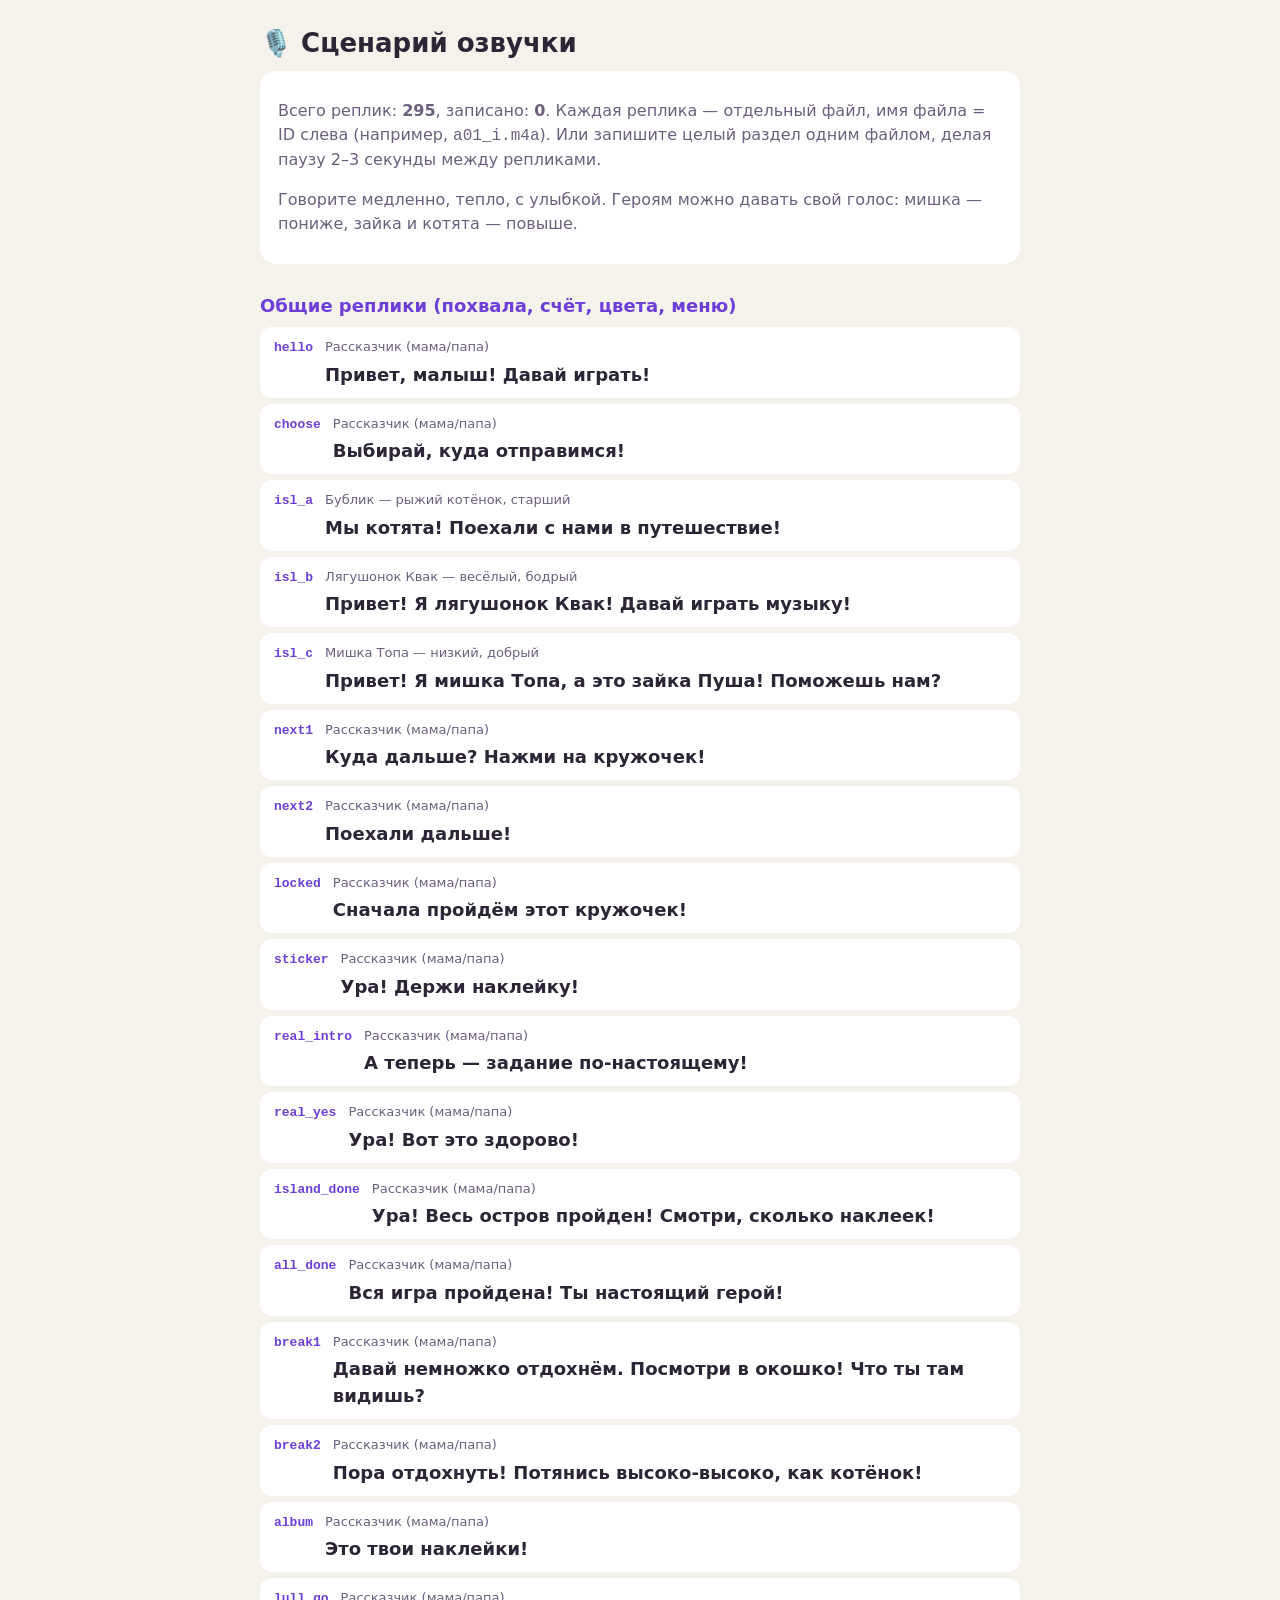
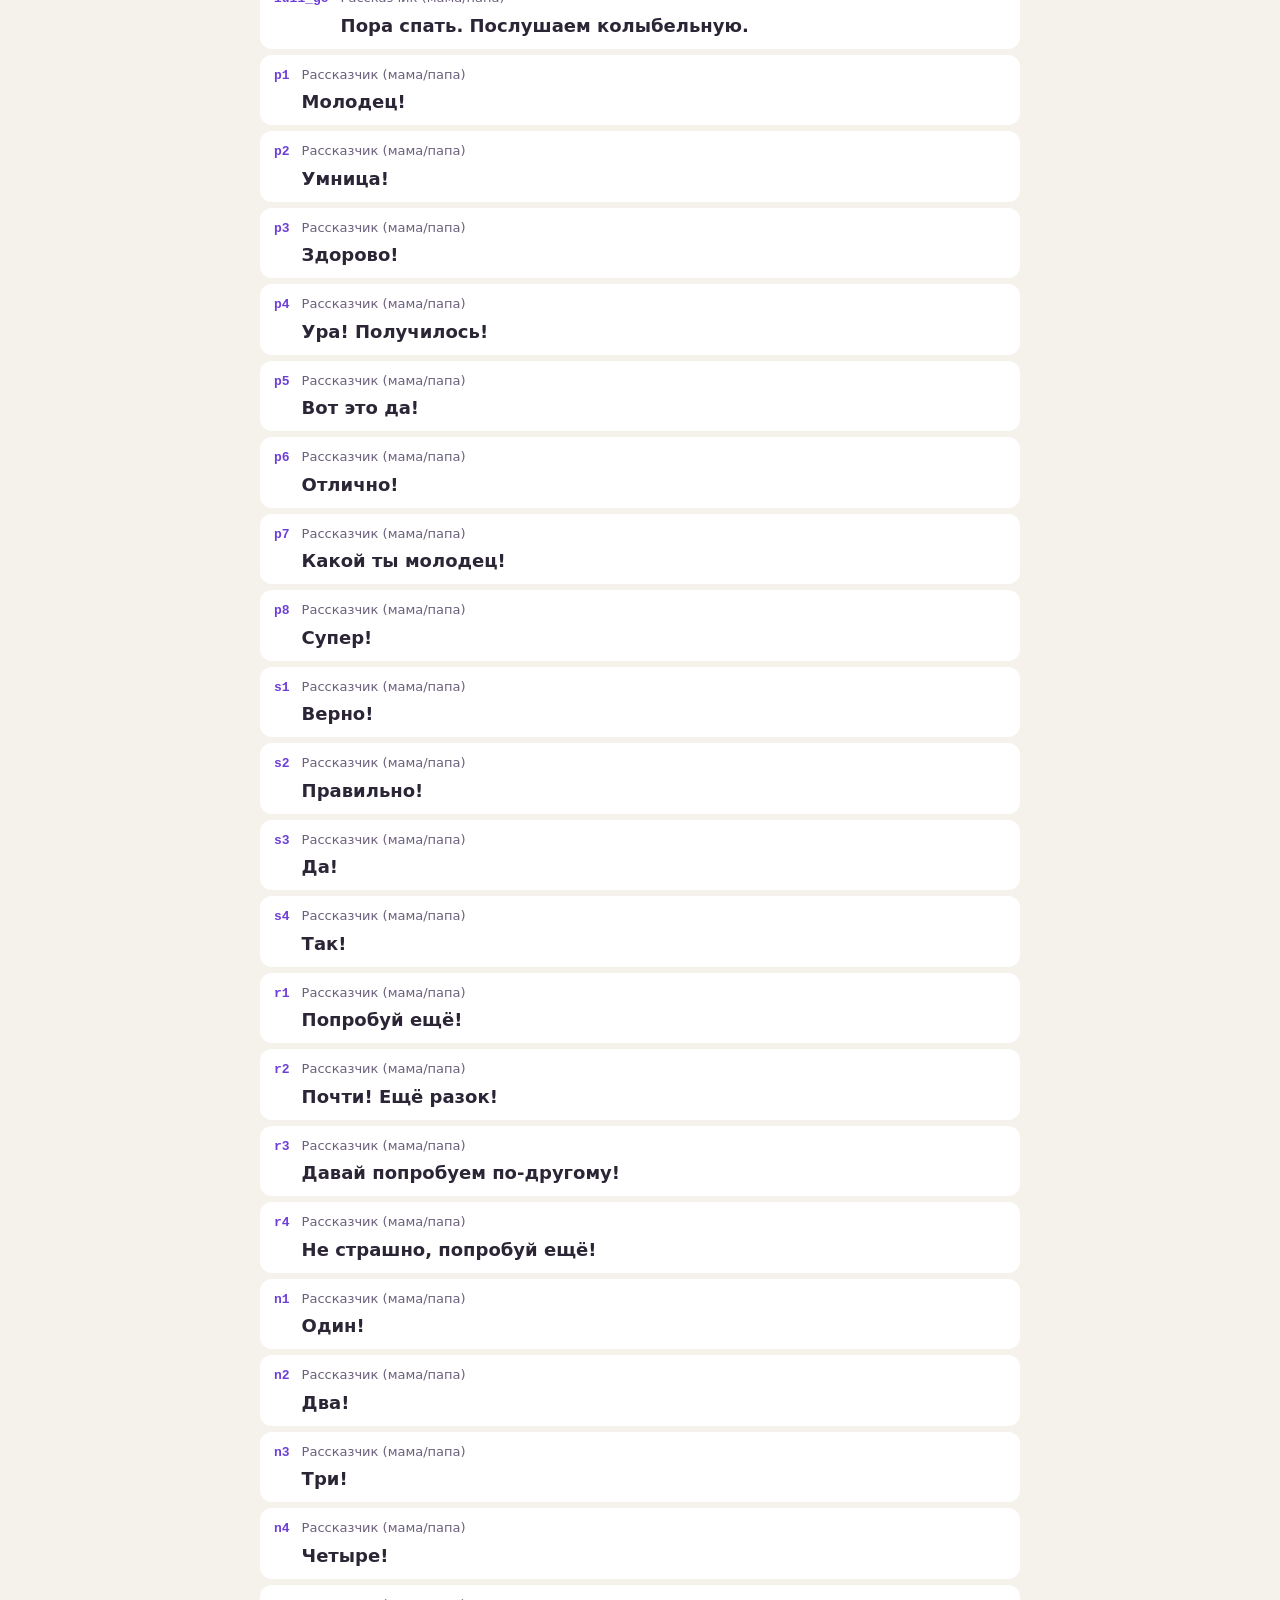
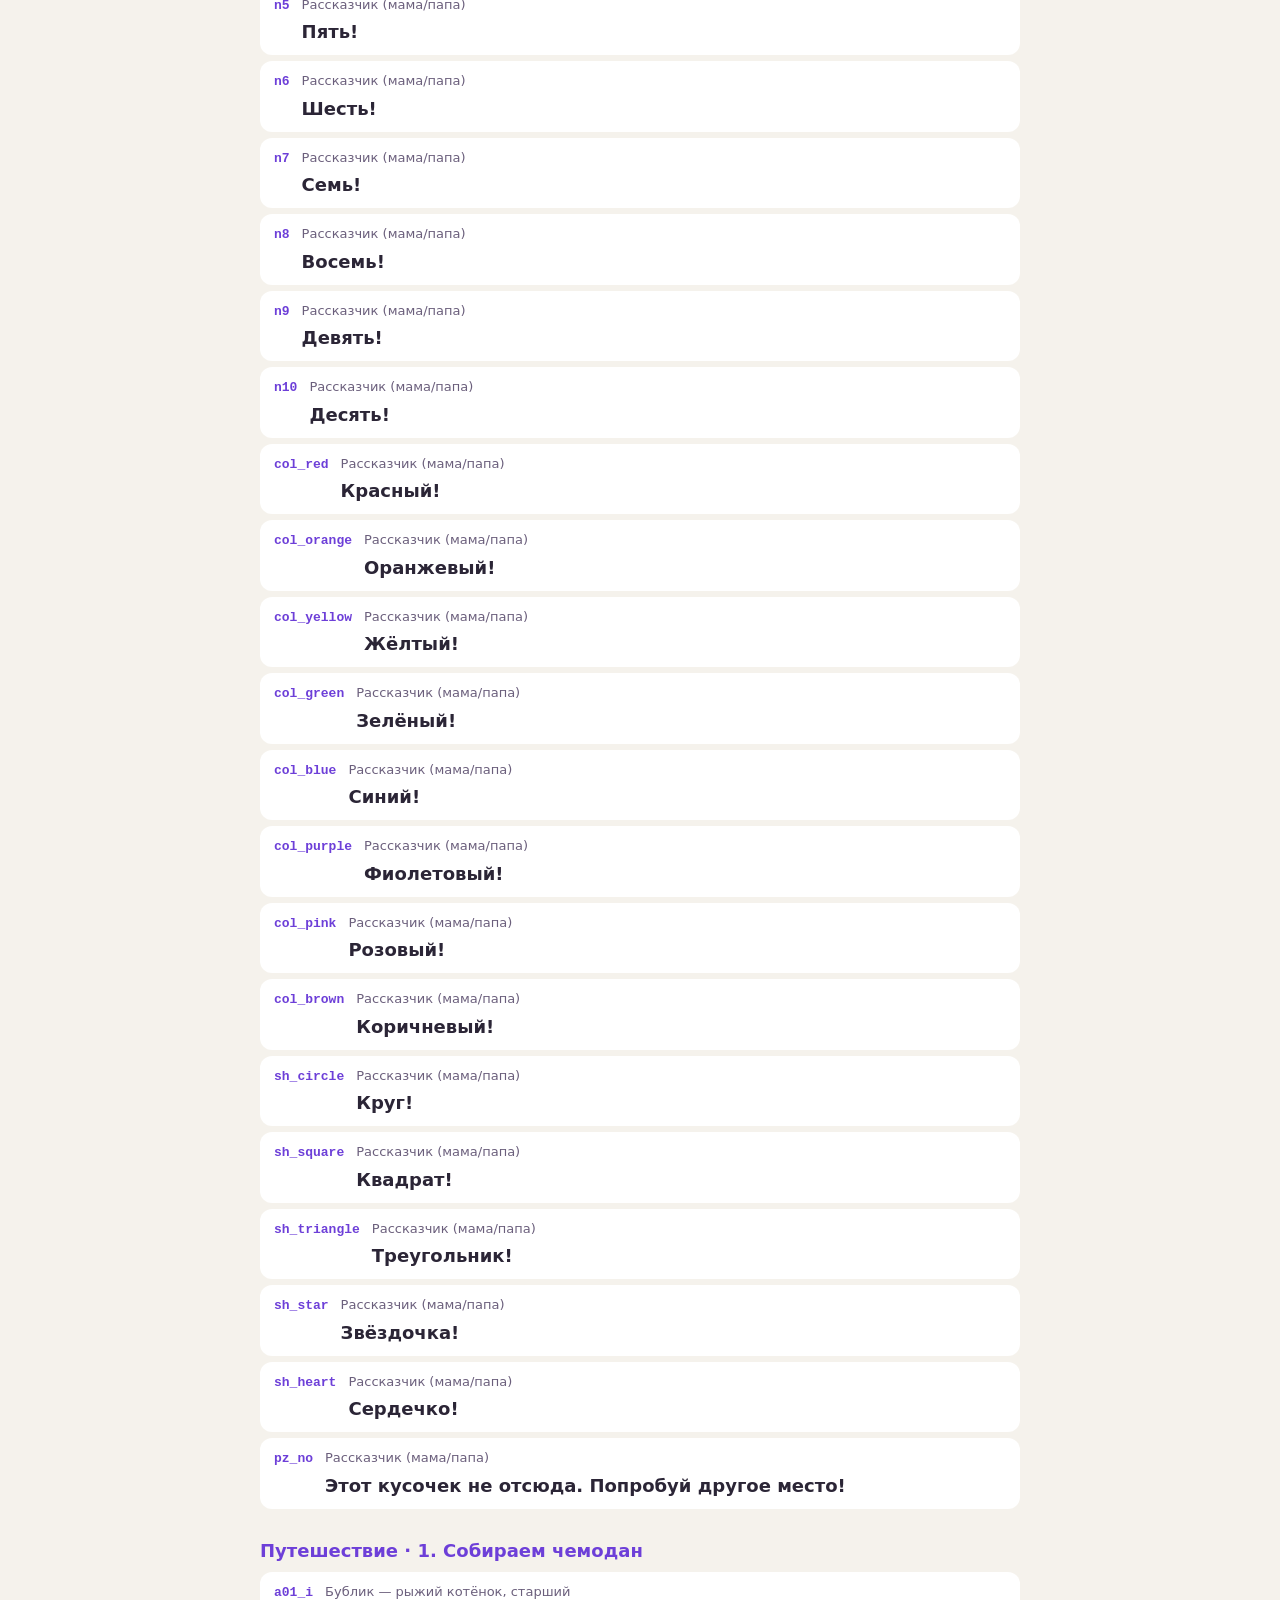
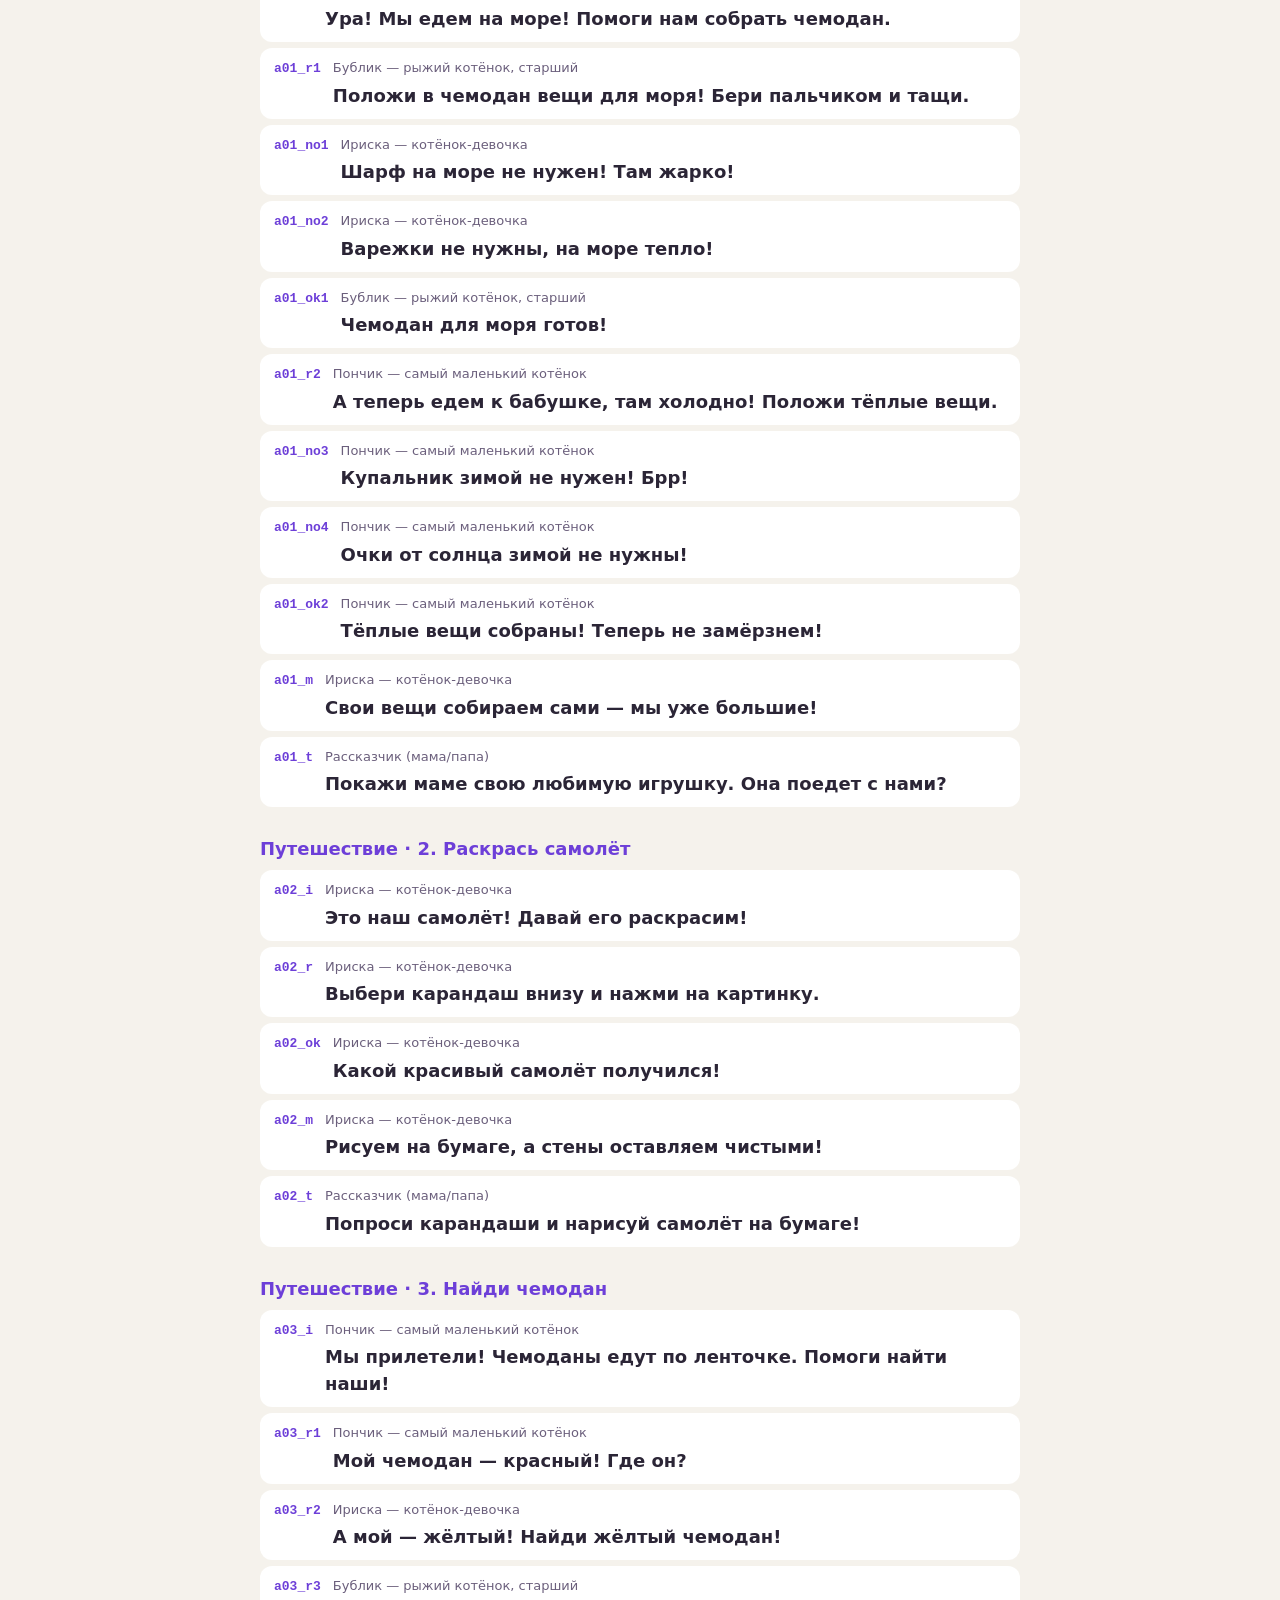
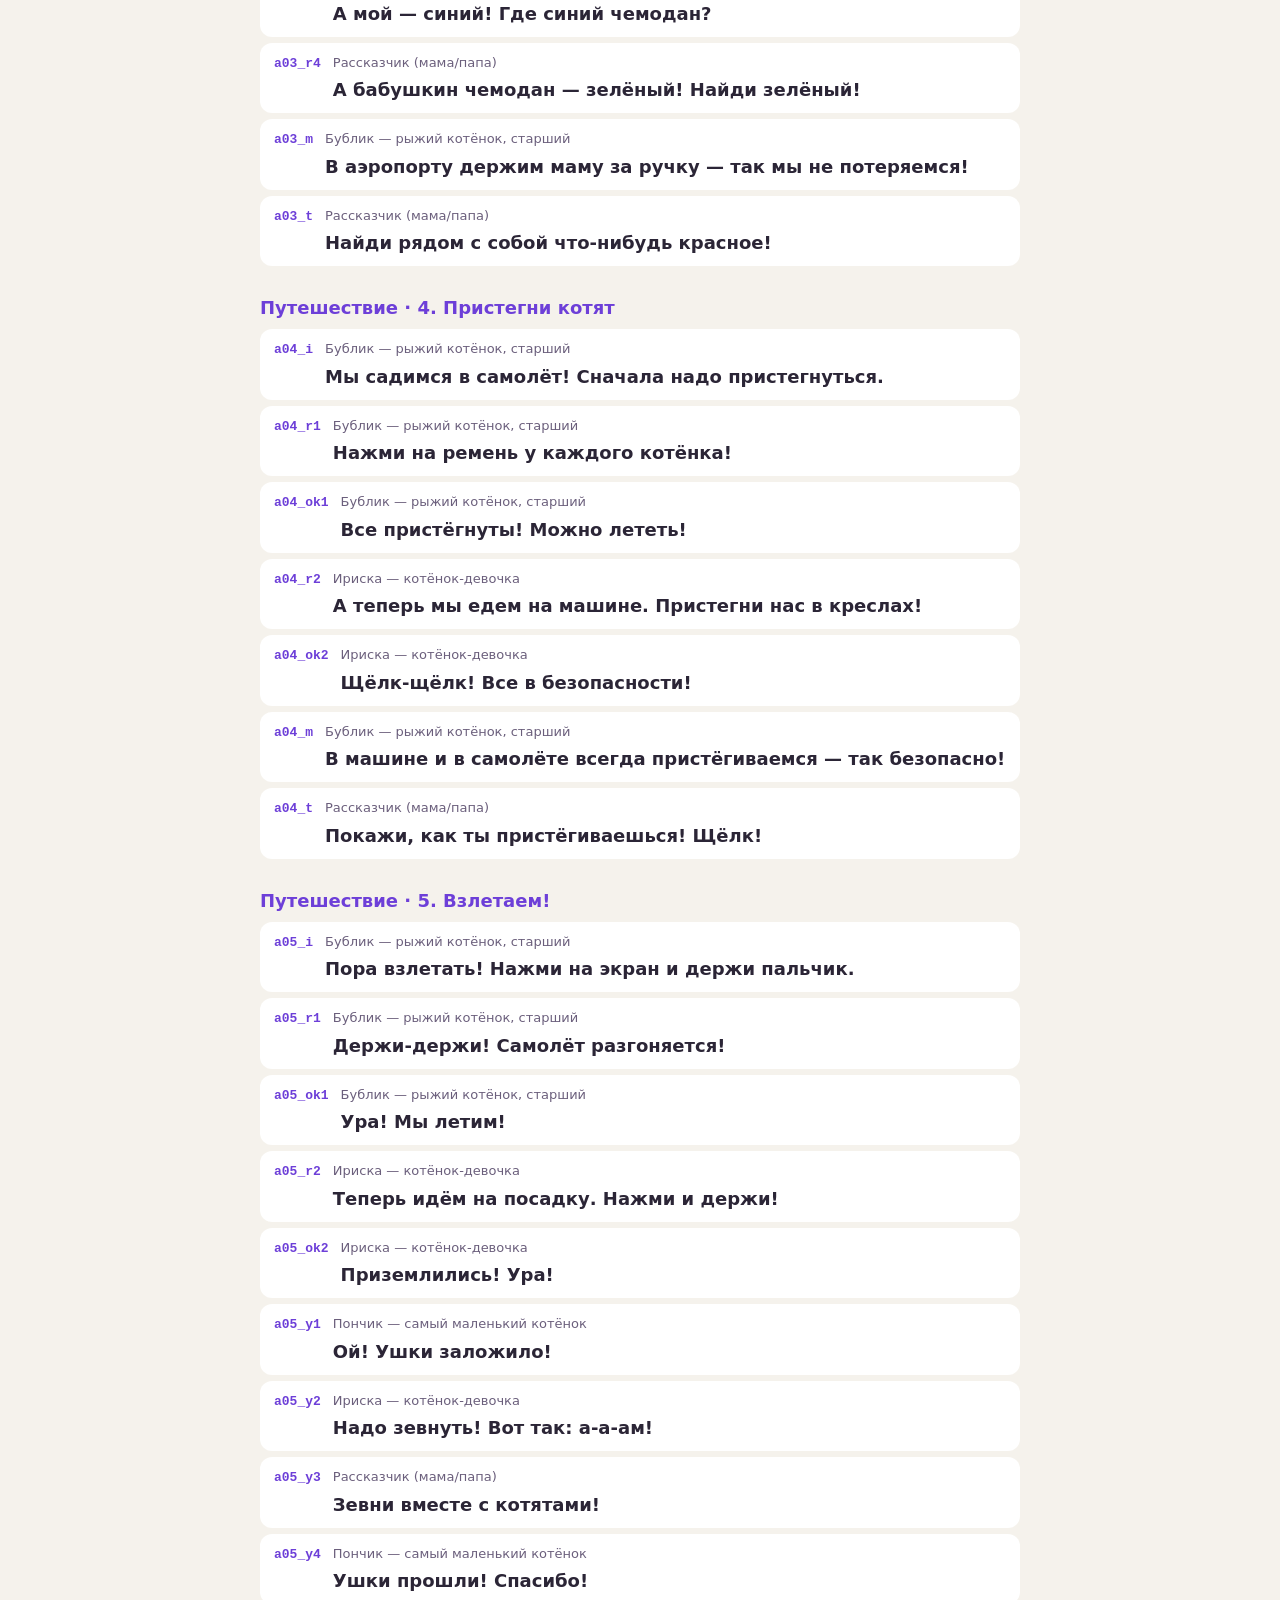
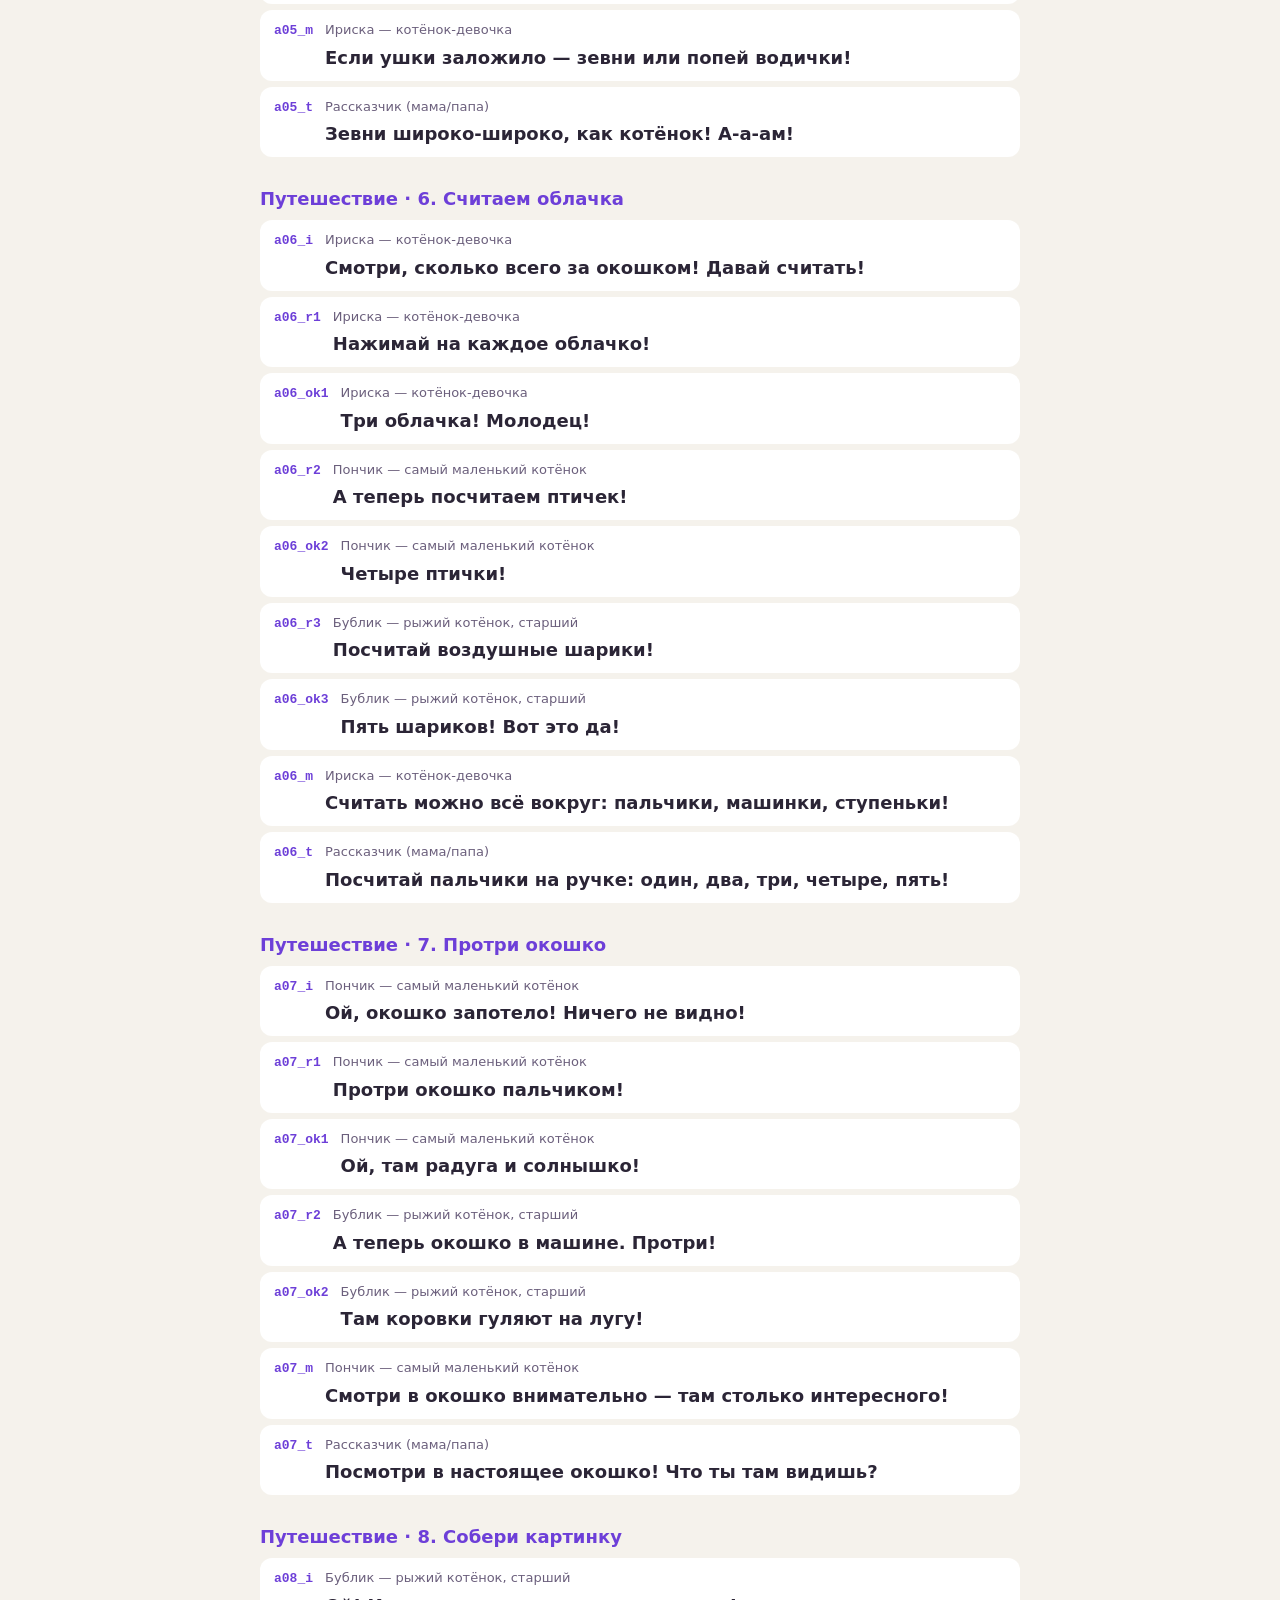
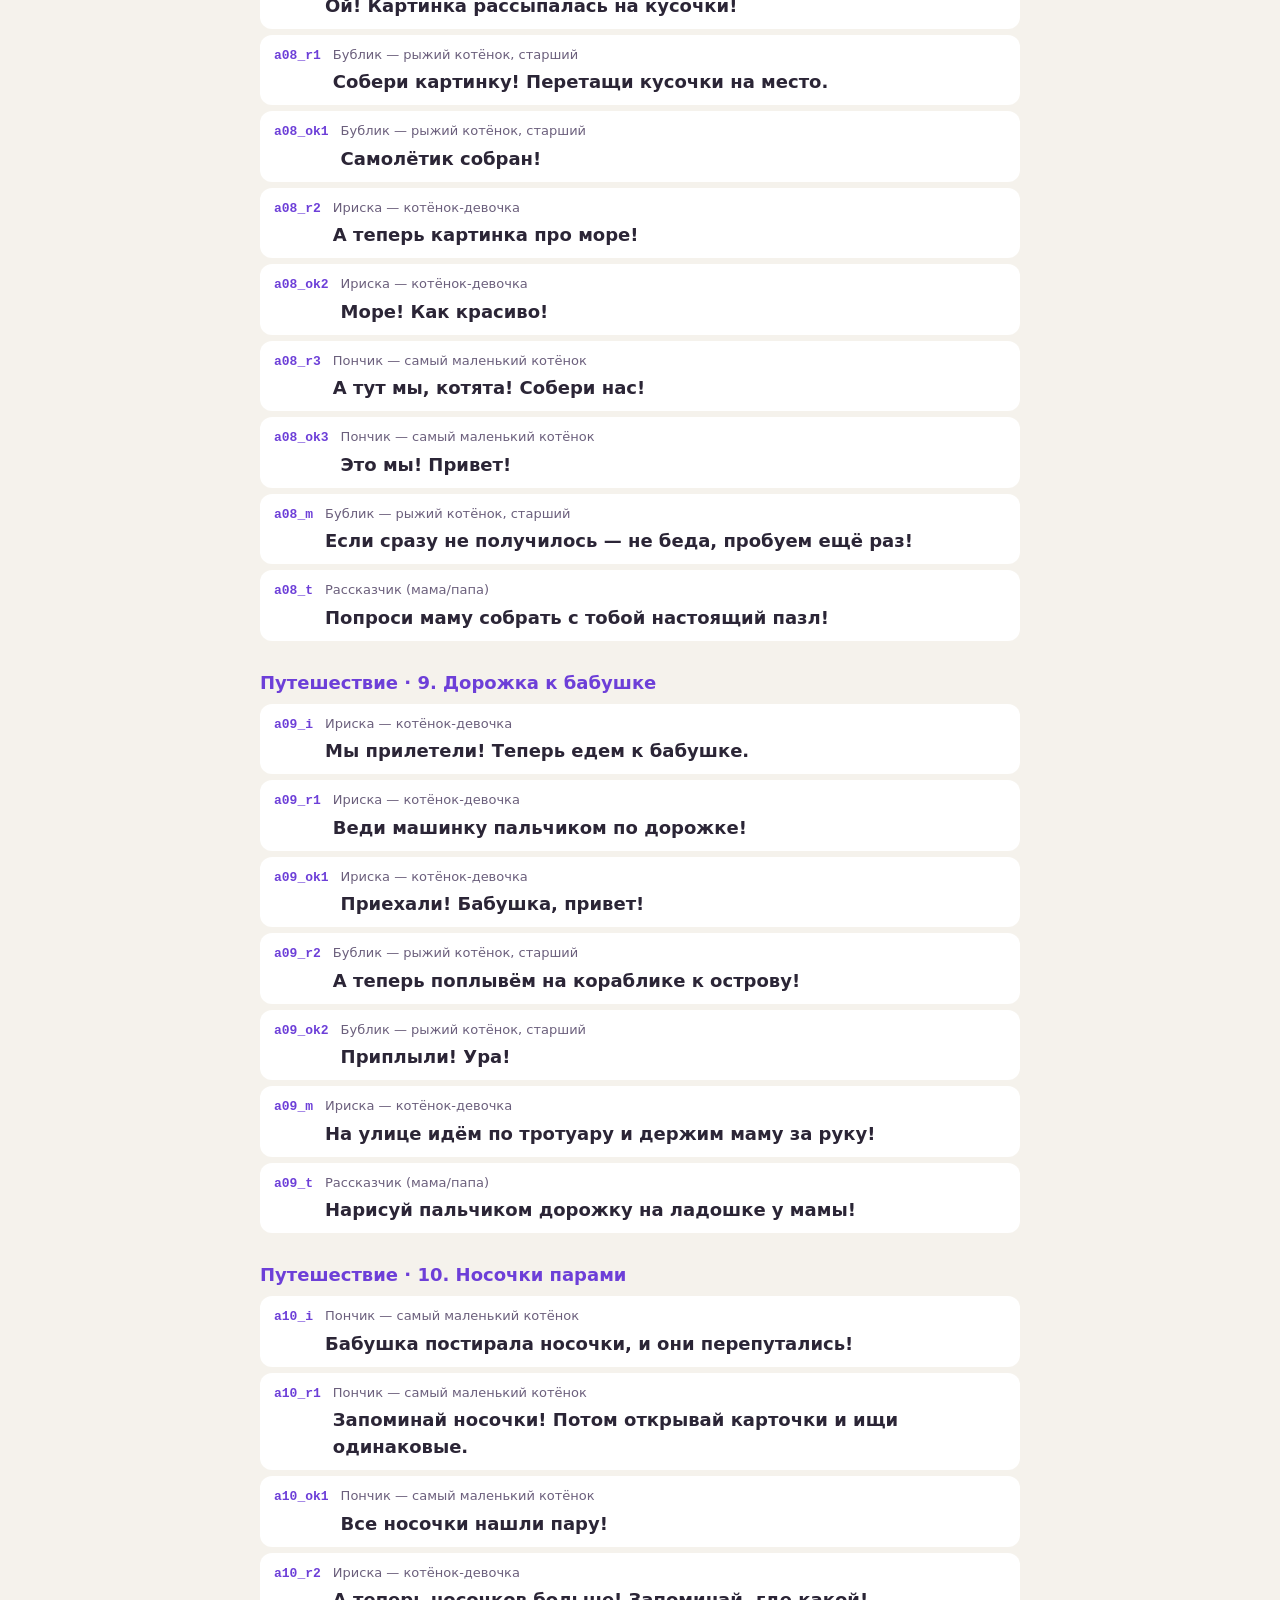
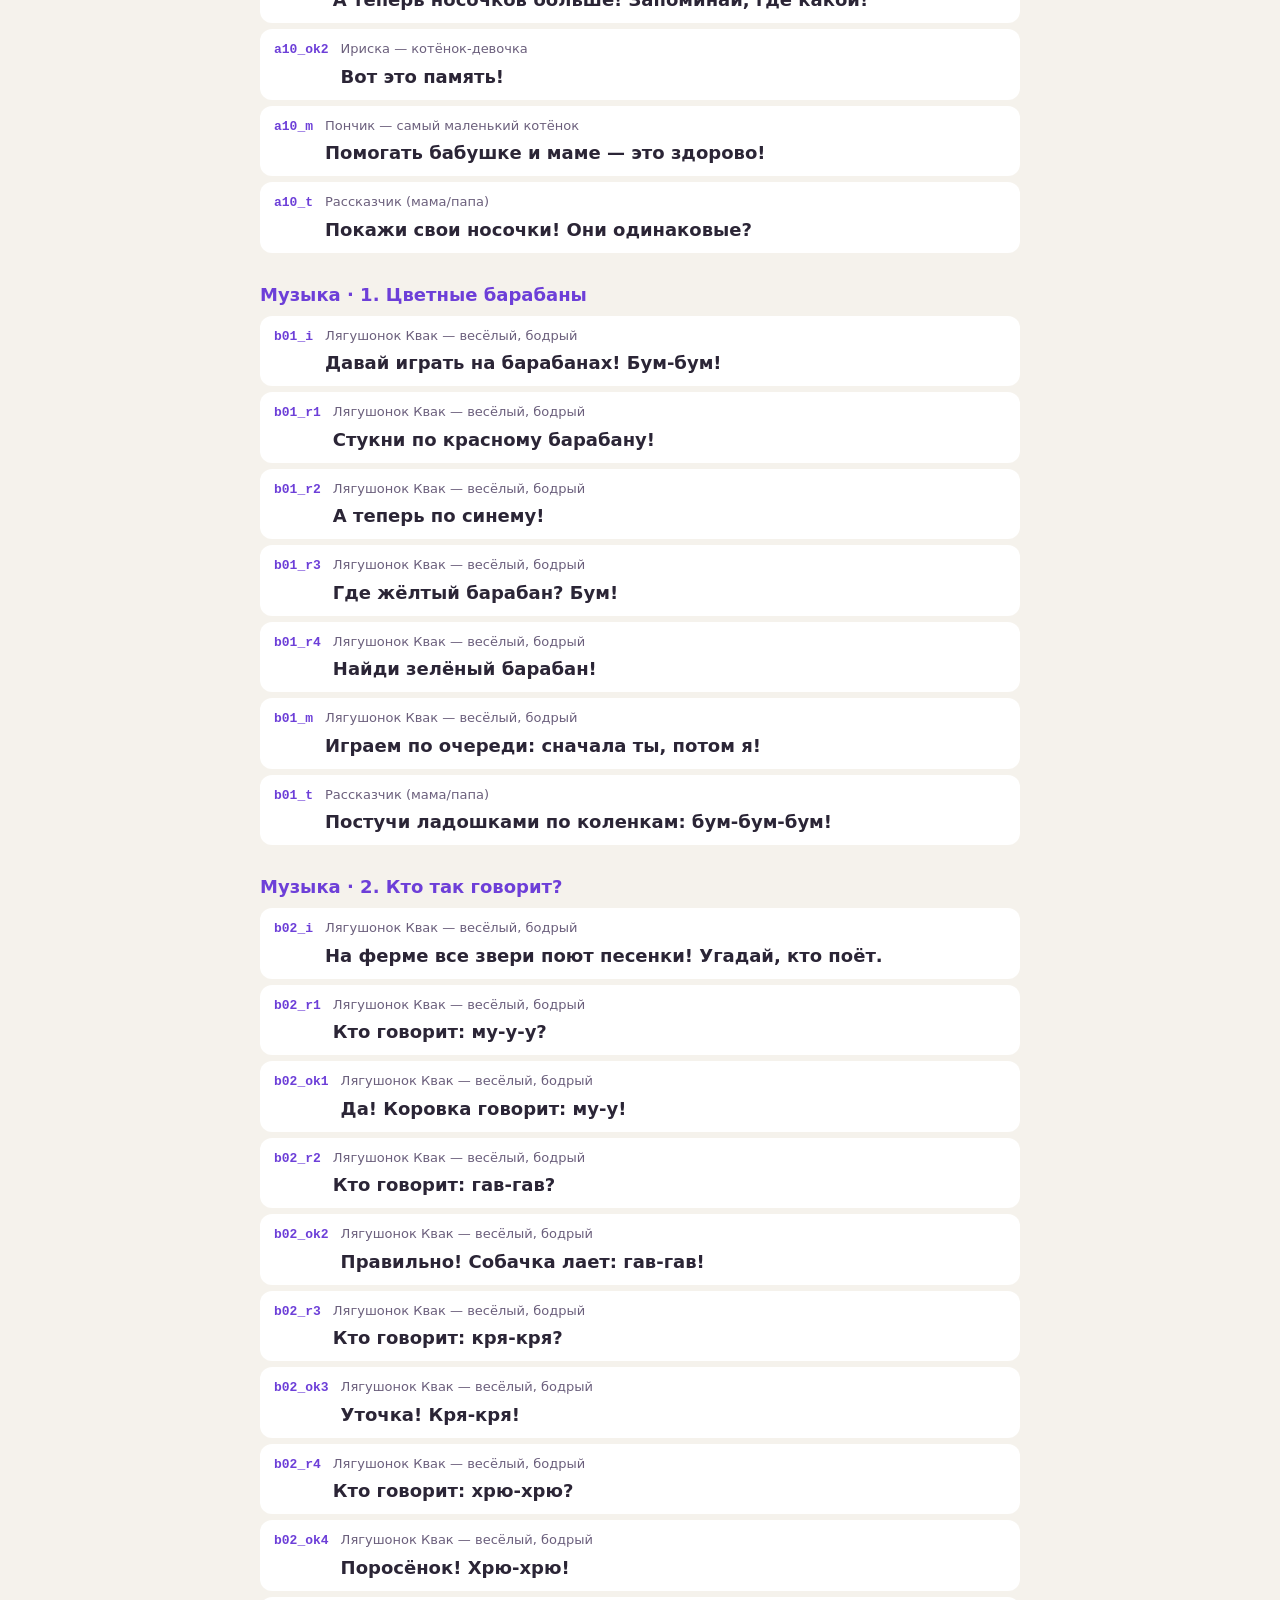
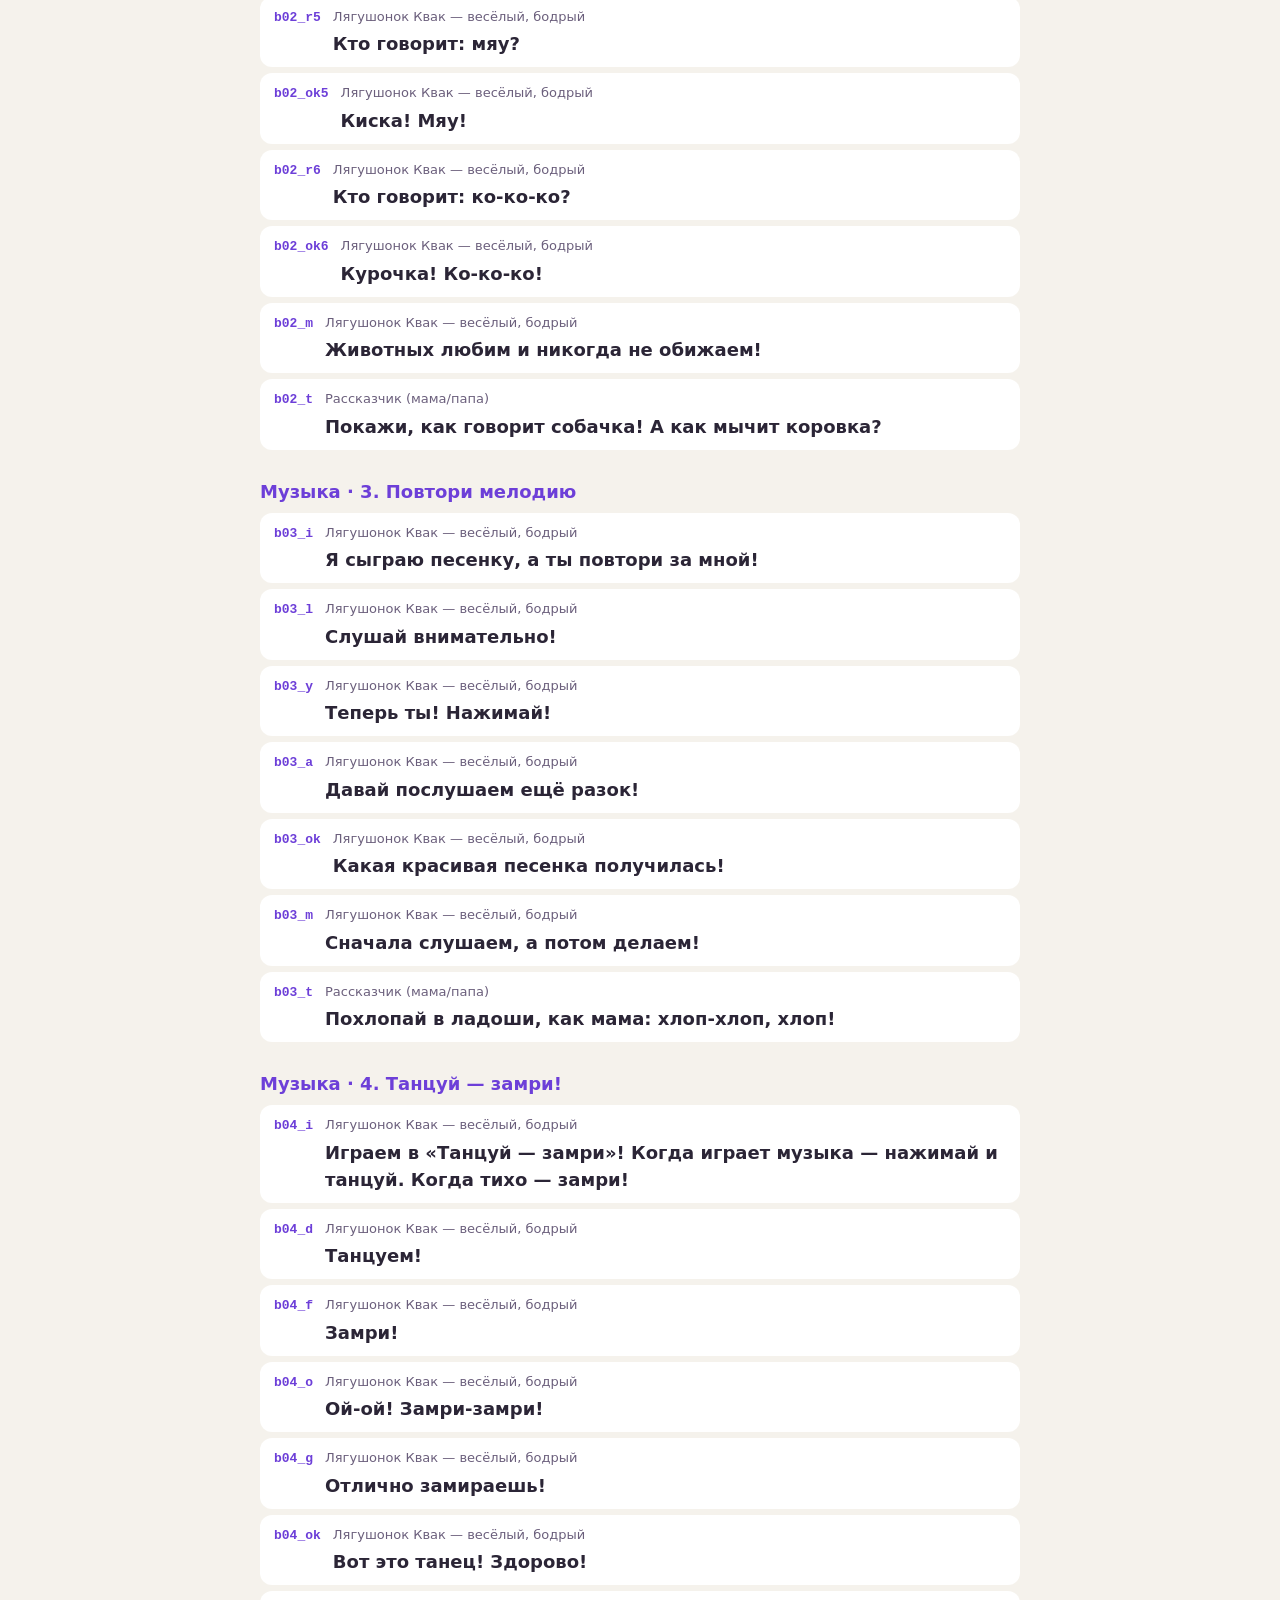
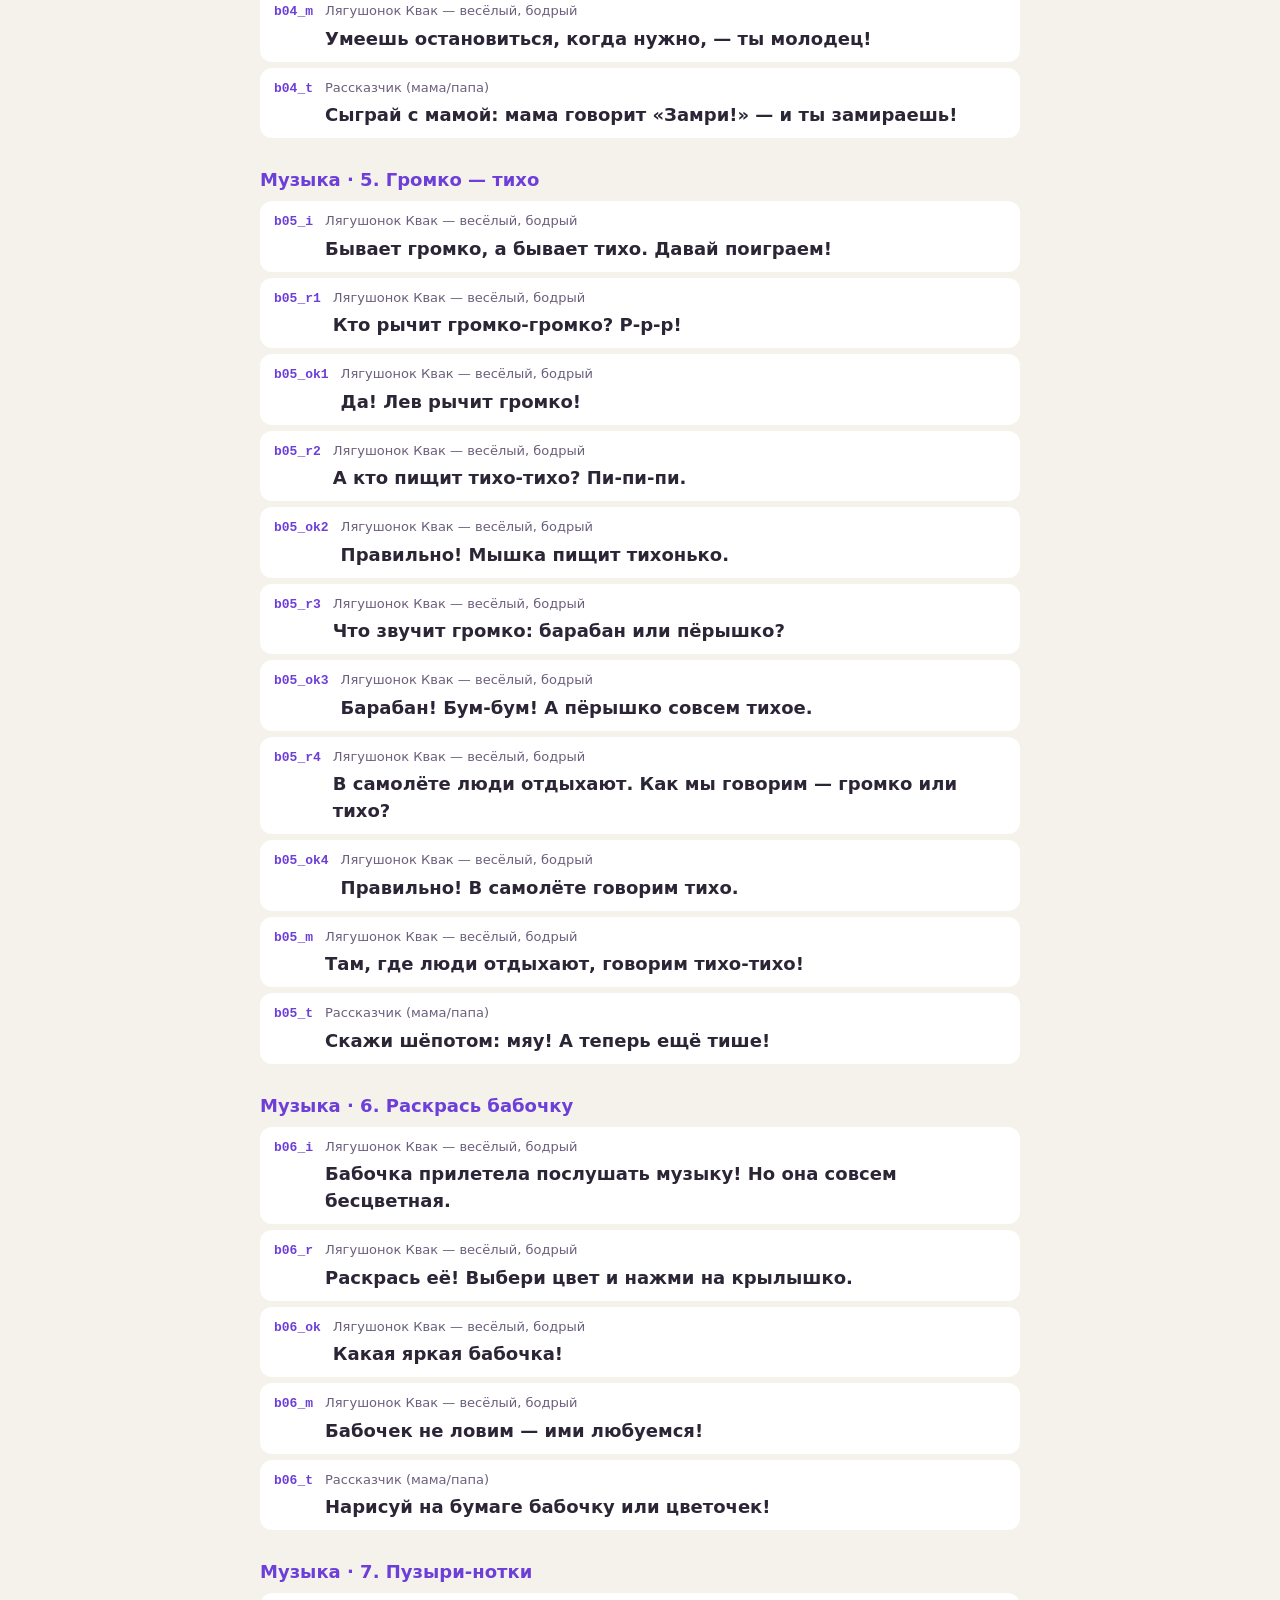
==== script.html @ 2df1c20f "Малыш в пути: развивающая игра в дорогу для детей 3 лет 30 уровней на трёх островах, озвучка (синтез" ====
<!doctype html><html lang="ru"><head><meta charset="utf-8"><meta name="viewport" content="width=device-width,initial-scale=1"><title>Сценарий озвучки</title>
<style>
:root{--ink:#2b2536;--muted:#6b5f7c;--bg:#f5f2ec;--card:#fff;--acc:#6d3fd8;--ok:#2b9a4d}
body{margin:0;background:var(--bg);color:var(--ink);font:16px/1.5 ui-rounded,system-ui,-apple-system,"Segoe UI",Roboto,sans-serif;padding-block:16px 48px}
main{max-width:760px;margin:0 auto;padding:0 16px}
h1{font-size:26px;margin:8px 0}h2{font-size:18px;margin:28px 0 8px;color:var(--acc)}
.note{background:var(--card);border-radius:16px;padding:12px 18px;color:var(--muted)}
.row{display:grid;grid-template-columns:auto 1fr;gap:4px 12px;background:var(--card);border-radius:12px;padding:10px 14px;margin-bottom:6px}
.id{font:600 13px ui-monospace,Menlo,monospace;color:var(--acc);grid-row:span 2;align-self:start;padding-top:3px}
.who{font-size:13px;color:var(--muted)}.txt{font-size:18px;font-weight:600}
.done{outline:2px solid var(--ok)}.done .id::after{content:" ✓";color:var(--ok)}
@media print{body{background:#fff}.row{break-inside:avoid;border:1px solid #ddd}}
</style></head><body><main><h1>🎙️ Сценарий озвучки</h1>
<div class="note"><p>Всего реплик: <b>295</b>, записано: <b>0</b>. Каждая реплика — отдельный файл, имя файла = ID слева (например, <code>a01_i.m4a</code>). Или запишите целый раздел одним файлом, делая паузу 2–3 секунды между репликами.</p><p>Говорите медленно, тепло, с улыбкой. Героям можно давать свой голос: мишка — пониже, зайка и котята — повыше.</p></div><h2>Общие реплики (похвала, счёт, цвета, меню)</h2><div class="row"><span class="id">hello</span><span class="who">Рассказчик (мама/папа)</span><span class="txt">Привет, малыш! Давай играть!</span></div><div class="row"><span class="id">choose</span><span class="who">Рассказчик (мама/папа)</span><span class="txt">Выбирай, куда отправимся!</span></div><div class="row"><span class="id">isl_a</span><span class="who">Бублик — рыжий котёнок, старший</span><span class="txt">Мы котята! Поехали с нами в путешествие!</span></div><div class="row"><span class="id">isl_b</span><span class="who">Лягушонок Квак — весёлый, бодрый</span><span class="txt">Привет! Я лягушонок Квак! Давай играть музыку!</span></div><div class="row"><span class="id">isl_c</span><span class="who">Мишка Топа — низкий, добрый</span><span class="txt">Привет! Я мишка Топа, а это зайка Пуша! Поможешь нам?</span></div><div class="row"><span class="id">next1</span><span class="who">Рассказчик (мама/папа)</span><span class="txt">Куда дальше? Нажми на кружочек!</span></div><div class="row"><span class="id">next2</span><span class="who">Рассказчик (мама/папа)</span><span class="txt">Поехали дальше!</span></div><div class="row"><span class="id">locked</span><span class="who">Рассказчик (мама/папа)</span><span class="txt">Сначала пройдём этот кружочек!</span></div><div class="row"><span class="id">sticker</span><span class="who">Рассказчик (мама/папа)</span><span class="txt">Ура! Держи наклейку!</span></div><div class="row"><span class="id">real_intro</span><span class="who">Рассказчик (мама/папа)</span><span class="txt">А теперь — задание по-настоящему!</span></div><div class="row"><span class="id">real_yes</span><span class="who">Рассказчик (мама/папа)</span><span class="txt">Ура! Вот это здорово!</span></div><div class="row"><span class="id">island_done</span><span class="who">Рассказчик (мама/папа)</span><span class="txt">Ура! Весь остров пройден! Смотри, сколько наклеек!</span></div><div class="row"><span class="id">all_done</span><span class="who">Рассказчик (мама/папа)</span><span class="txt">Вся игра пройдена! Ты настоящий герой!</span></div><div class="row"><span class="id">break1</span><span class="who">Рассказчик (мама/папа)</span><span class="txt">Давай немножко отдохнём. Посмотри в окошко! Что ты там видишь?</span></div><div class="row"><span class="id">break2</span><span class="who">Рассказчик (мама/папа)</span><span class="txt">Пора отдохнуть! Потянись высоко-высоко, как котёнок!</span></div><div class="row"><span class="id">album</span><span class="who">Рассказчик (мама/папа)</span><span class="txt">Это твои наклейки!</span></div><div class="row"><span class="id">lull_go</span><span class="who">Рассказчик (мама/папа)</span><span class="txt">Пора спать. Послушаем колыбельную.</span></div><div class="row"><span class="id">p1</span><span class="who">Рассказчик (мама/папа)</span><span class="txt">Молодец!</span></div><div class="row"><span class="id">p2</span><span class="who">Рассказчик (мама/папа)</span><span class="txt">Умница!</span></div><div class="row"><span class="id">p3</span><span class="who">Рассказчик (мама/папа)</span><span class="txt">Здорово!</span></div><div class="row"><span class="id">p4</span><span class="who">Рассказчик (мама/папа)</span><span class="txt">Ура! Получилось!</span></div><div class="row"><span class="id">p5</span><span class="who">Рассказчик (мама/папа)</span><span class="txt">Вот это да!</span></div><div class="row"><span class="id">p6</span><span class="who">Рассказчик (мама/папа)</span><span class="txt">Отлично!</span></div><div class="row"><span class="id">p7</span><span class="who">Рассказчик (мама/папа)</span><span class="txt">Какой ты молодец!</span></div><div class="row"><span class="id">p8</span><span class="who">Рассказчик (мама/папа)</span><span class="txt">Супер!</span></div><div class="row"><span class="id">s1</span><span class="who">Рассказчик (мама/папа)</span><span class="txt">Верно!</span></div><div class="row"><span class="id">s2</span><span class="who">Рассказчик (мама/папа)</span><span class="txt">Правильно!</span></div><div class="row"><span class="id">s3</span><span class="who">Рассказчик (мама/папа)</span><span class="txt">Да!</span></div><div class="row"><span class="id">s4</span><span class="who">Рассказчик (мама/папа)</span><span class="txt">Так!</span></div><div class="row"><span class="id">r1</span><span class="who">Рассказчик (мама/папа)</span><span class="txt">Попробуй ещё!</span></div><div class="row"><span class="id">r2</span><span class="who">Рассказчик (мама/папа)</span><span class="txt">Почти! Ещё разок!</span></div><div class="row"><span class="id">r3</span><span class="who">Рассказчик (мама/папа)</span><span class="txt">Давай попробуем по-другому!</span></div><div class="row"><span class="id">r4</span><span class="who">Рассказчик (мама/папа)</span><span class="txt">Не страшно, попробуй ещё!</span></div><div class="row"><span class="id">n1</span><span class="who">Рассказчик (мама/папа)</span><span class="txt">Один!</span></div><div class="row"><span class="id">n2</span><span class="who">Рассказчик (мама/папа)</span><span class="txt">Два!</span></div><div class="row"><span class="id">n3</span><span class="who">Рассказчик (мама/папа)</span><span class="txt">Три!</span></div><div class="row"><span class="id">n4</span><span class="who">Рассказчик (мама/папа)</span><span class="txt">Четыре!</span></div><div class="row"><span class="id">n5</span><span class="who">Рассказчик (мама/папа)</span><span class="txt">Пять!</span></div><div class="row"><span class="id">n6</span><span class="who">Рассказчик (мама/папа)</span><span class="txt">Шесть!</span></div><div class="row"><span class="id">n7</span><span class="who">Рассказчик (мама/папа)</span><span class="txt">Семь!</span></div><div class="row"><span class="id">n8</span><span class="who">Рассказчик (мама/папа)</span><span class="txt">Восемь!</span></div><div class="row"><span class="id">n9</span><span class="who">Рассказчик (мама/папа)</span><span class="txt">Девять!</span></div><div class="row"><span class="id">n10</span><span class="who">Рассказчик (мама/папа)</span><span class="txt">Десять!</span></div><div class="row"><span class="id">col_red</span><span class="who">Рассказчик (мама/папа)</span><span class="txt">Красный!</span></div><div class="row"><span class="id">col_orange</span><span class="who">Рассказчик (мама/папа)</span><span class="txt">Оранжевый!</span></div><div class="row"><span class="id">col_yellow</span><span class="who">Рассказчик (мама/папа)</span><span class="txt">Жёлтый!</span></div><div class="row"><span class="id">col_green</span><span class="who">Рассказчик (мама/папа)</span><span class="txt">Зелёный!</span></div><div class="row"><span class="id">col_blue</span><span class="who">Рассказчик (мама/папа)</span><span class="txt">Синий!</span></div><div class="row"><span class="id">col_purple</span><span class="who">Рассказчик (мама/папа)</span><span class="txt">Фиолетовый!</span></div><div class="row"><span class="id">col_pink</span><span class="who">Рассказчик (мама/папа)</span><span class="txt">Розовый!</span></div><div class="row"><span class="id">col_brown</span><span class="who">Рассказчик (мама/папа)</span><span class="txt">Коричневый!</span></div><div class="row"><span class="id">sh_circle</span><span class="who">Рассказчик (мама/папа)</span><span class="txt">Круг!</span></div><div class="row"><span class="id">sh_square</span><span class="who">Рассказчик (мама/папа)</span><span class="txt">Квадрат!</span></div><div class="row"><span class="id">sh_triangle</span><span class="who">Рассказчик (мама/папа)</span><span class="txt">Треугольник!</span></div><div class="row"><span class="id">sh_star</span><span class="who">Рассказчик (мама/папа)</span><span class="txt">Звёздочка!</span></div><div class="row"><span class="id">sh_heart</span><span class="who">Рассказчик (мама/папа)</span><span class="txt">Сердечко!</span></div><div class="row"><span class="id">pz_no</span><span class="who">Рассказчик (мама/папа)</span><span class="txt">Этот кусочек не отсюда. Попробуй другое место!</span></div><h2>Путешествие · 1. Собираем чемодан</h2><div class="row"><span class="id">a01_i</span><span class="who">Бублик — рыжий котёнок, старший</span><span class="txt">Ура! Мы едем на море! Помоги нам собрать чемодан.</span></div><div class="row"><span class="id">a01_r1</span><span class="who">Бублик — рыжий котёнок, старший</span><span class="txt">Положи в чемодан вещи для моря! Бери пальчиком и тащи.</span></div><div class="row"><span class="id">a01_no1</span><span class="who">Ириска — котёнок-девочка</span><span class="txt">Шарф на море не нужен! Там жарко!</span></div><div class="row"><span class="id">a01_no2</span><span class="who">Ириска — котёнок-девочка</span><span class="txt">Варежки не нужны, на море тепло!</span></div><div class="row"><span class="id">a01_ok1</span><span class="who">Бублик — рыжий котёнок, старший</span><span class="txt">Чемодан для моря готов!</span></div><div class="row"><span class="id">a01_r2</span><span class="who">Пончик — самый маленький котёнок</span><span class="txt">А теперь едем к бабушке, там холодно! Положи тёплые вещи.</span></div><div class="row"><span class="id">a01_no3</span><span class="who">Пончик — самый маленький котёнок</span><span class="txt">Купальник зимой не нужен! Брр!</span></div><div class="row"><span class="id">a01_no4</span><span class="who">Пончик — самый маленький котёнок</span><span class="txt">Очки от солнца зимой не нужны!</span></div><div class="row"><span class="id">a01_ok2</span><span class="who">Пончик — самый маленький котёнок</span><span class="txt">Тёплые вещи собраны! Теперь не замёрзнем!</span></div><div class="row"><span class="id">a01_m</span><span class="who">Ириска — котёнок-девочка</span><span class="txt">Свои вещи собираем сами — мы уже большие!</span></div><div class="row"><span class="id">a01_t</span><span class="who">Рассказчик (мама/папа)</span><span class="txt">Покажи маме свою любимую игрушку. Она поедет с нами?</span></div><h2>Путешествие · 2. Раскрась самолёт</h2><div class="row"><span class="id">a02_i</span><span class="who">Ириска — котёнок-девочка</span><span class="txt">Это наш самолёт! Давай его раскрасим!</span></div><div class="row"><span class="id">a02_r</span><span class="who">Ириска — котёнок-девочка</span><span class="txt">Выбери карандаш внизу и нажми на картинку.</span></div><div class="row"><span class="id">a02_ok</span><span class="who">Ириска — котёнок-девочка</span><span class="txt">Какой красивый самолёт получился!</span></div><div class="row"><span class="id">a02_m</span><span class="who">Ириска — котёнок-девочка</span><span class="txt">Рисуем на бумаге, а стены оставляем чистыми!</span></div><div class="row"><span class="id">a02_t</span><span class="who">Рассказчик (мама/папа)</span><span class="txt">Попроси карандаши и нарисуй самолёт на бумаге!</span></div><h2>Путешествие · 3. Найди чемодан</h2><div class="row"><span class="id">a03_i</span><span class="who">Пончик — самый маленький котёнок</span><span class="txt">Мы прилетели! Чемоданы едут по ленточке. Помоги найти наши!</span></div><div class="row"><span class="id">a03_r1</span><span class="who">Пончик — самый маленький котёнок</span><span class="txt">Мой чемодан — красный! Где он?</span></div><div class="row"><span class="id">a03_r2</span><span class="who">Ириска — котёнок-девочка</span><span class="txt">А мой — жёлтый! Найди жёлтый чемодан!</span></div><div class="row"><span class="id">a03_r3</span><span class="who">Бублик — рыжий котёнок, старший</span><span class="txt">А мой — синий! Где синий чемодан?</span></div><div class="row"><span class="id">a03_r4</span><span class="who">Рассказчик (мама/папа)</span><span class="txt">А бабушкин чемодан — зелёный! Найди зелёный!</span></div><div class="row"><span class="id">a03_m</span><span class="who">Бублик — рыжий котёнок, старший</span><span class="txt">В аэропорту держим маму за ручку — так мы не потеряемся!</span></div><div class="row"><span class="id">a03_t</span><span class="who">Рассказчик (мама/папа)</span><span class="txt">Найди рядом с собой что-нибудь красное!</span></div><h2>Путешествие · 4. Пристегни котят</h2><div class="row"><span class="id">a04_i</span><span class="who">Бублик — рыжий котёнок, старший</span><span class="txt">Мы садимся в самолёт! Сначала надо пристегнуться.</span></div><div class="row"><span class="id">a04_r1</span><span class="who">Бублик — рыжий котёнок, старший</span><span class="txt">Нажми на ремень у каждого котёнка!</span></div><div class="row"><span class="id">a04_ok1</span><span class="who">Бублик — рыжий котёнок, старший</span><span class="txt">Все пристёгнуты! Можно лететь!</span></div><div class="row"><span class="id">a04_r2</span><span class="who">Ириска — котёнок-девочка</span><span class="txt">А теперь мы едем на машине. Пристегни нас в креслах!</span></div><div class="row"><span class="id">a04_ok2</span><span class="who">Ириска — котёнок-девочка</span><span class="txt">Щёлк-щёлк! Все в безопасности!</span></div><div class="row"><span class="id">a04_m</span><span class="who">Бублик — рыжий котёнок, старший</span><span class="txt">В машине и в самолёте всегда пристёгиваемся — так безопасно!</span></div><div class="row"><span class="id">a04_t</span><span class="who">Рассказчик (мама/папа)</span><span class="txt">Покажи, как ты пристёгиваешься! Щёлк!</span></div><h2>Путешествие · 5. Взлетаем!</h2><div class="row"><span class="id">a05_i</span><span class="who">Бублик — рыжий котёнок, старший</span><span class="txt">Пора взлетать! Нажми на экран и держи пальчик.</span></div><div class="row"><span class="id">a05_r1</span><span class="who">Бублик — рыжий котёнок, старший</span><span class="txt">Держи-держи! Самолёт разгоняется!</span></div><div class="row"><span class="id">a05_ok1</span><span class="who">Бублик — рыжий котёнок, старший</span><span class="txt">Ура! Мы летим!</span></div><div class="row"><span class="id">a05_r2</span><span class="who">Ириска — котёнок-девочка</span><span class="txt">Теперь идём на посадку. Нажми и держи!</span></div><div class="row"><span class="id">a05_ok2</span><span class="who">Ириска — котёнок-девочка</span><span class="txt">Приземлились! Ура!</span></div><div class="row"><span class="id">a05_y1</span><span class="who">Пончик — самый маленький котёнок</span><span class="txt">Ой! Ушки заложило!</span></div><div class="row"><span class="id">a05_y2</span><span class="who">Ириска — котёнок-девочка</span><span class="txt">Надо зевнуть! Вот так: а-а-ам!</span></div><div class="row"><span class="id">a05_y3</span><span class="who">Рассказчик (мама/папа)</span><span class="txt">Зевни вместе с котятами!</span></div><div class="row"><span class="id">a05_y4</span><span class="who">Пончик — самый маленький котёнок</span><span class="txt">Ушки прошли! Спасибо!</span></div><div class="row"><span class="id">a05_m</span><span class="who">Ириска — котёнок-девочка</span><span class="txt">Если ушки заложило — зевни или попей водички!</span></div><div class="row"><span class="id">a05_t</span><span class="who">Рассказчик (мама/папа)</span><span class="txt">Зевни широко-широко, как котёнок! А-а-ам!</span></div><h2>Путешествие · 6. Считаем облачка</h2><div class="row"><span class="id">a06_i</span><span class="who">Ириска — котёнок-девочка</span><span class="txt">Смотри, сколько всего за окошком! Давай считать!</span></div><div class="row"><span class="id">a06_r1</span><span class="who">Ириска — котёнок-девочка</span><span class="txt">Нажимай на каждое облачко!</span></div><div class="row"><span class="id">a06_ok1</span><span class="who">Ириска — котёнок-девочка</span><span class="txt">Три облачка! Молодец!</span></div><div class="row"><span class="id">a06_r2</span><span class="who">Пончик — самый маленький котёнок</span><span class="txt">А теперь посчитаем птичек!</span></div><div class="row"><span class="id">a06_ok2</span><span class="who">Пончик — самый маленький котёнок</span><span class="txt">Четыре птички!</span></div><div class="row"><span class="id">a06_r3</span><span class="who">Бублик — рыжий котёнок, старший</span><span class="txt">Посчитай воздушные шарики!</span></div><div class="row"><span class="id">a06_ok3</span><span class="who">Бублик — рыжий котёнок, старший</span><span class="txt">Пять шариков! Вот это да!</span></div><div class="row"><span class="id">a06_m</span><span class="who">Ириска — котёнок-девочка</span><span class="txt">Считать можно всё вокруг: пальчики, машинки, ступеньки!</span></div><div class="row"><span class="id">a06_t</span><span class="who">Рассказчик (мама/папа)</span><span class="txt">Посчитай пальчики на ручке: один, два, три, четыре, пять!</span></div><h2>Путешествие · 7. Протри окошко</h2><div class="row"><span class="id">a07_i</span><span class="who">Пончик — самый маленький котёнок</span><span class="txt">Ой, окошко запотело! Ничего не видно!</span></div><div class="row"><span class="id">a07_r1</span><span class="who">Пончик — самый маленький котёнок</span><span class="txt">Протри окошко пальчиком!</span></div><div class="row"><span class="id">a07_ok1</span><span class="who">Пончик — самый маленький котёнок</span><span class="txt">Ой, там радуга и солнышко!</span></div><div class="row"><span class="id">a07_r2</span><span class="who">Бублик — рыжий котёнок, старший</span><span class="txt">А теперь окошко в машине. Протри!</span></div><div class="row"><span class="id">a07_ok2</span><span class="who">Бублик — рыжий котёнок, старший</span><span class="txt">Там коровки гуляют на лугу!</span></div><div class="row"><span class="id">a07_m</span><span class="who">Пончик — самый маленький котёнок</span><span class="txt">Смотри в окошко внимательно — там столько интересного!</span></div><div class="row"><span class="id">a07_t</span><span class="who">Рассказчик (мама/папа)</span><span class="txt">Посмотри в настоящее окошко! Что ты там видишь?</span></div><h2>Путешествие · 8. Собери картинку</h2><div class="row"><span class="id">a08_i</span><span class="who">Бублик — рыжий котёнок, старший</span><span class="txt">Ой! Картинка рассыпалась на кусочки!</span></div><div class="row"><span class="id">a08_r1</span><span class="who">Бублик — рыжий котёнок, старший</span><span class="txt">Собери картинку! Перетащи кусочки на место.</span></div><div class="row"><span class="id">a08_ok1</span><span class="who">Бублик — рыжий котёнок, старший</span><span class="txt">Самолётик собран!</span></div><div class="row"><span class="id">a08_r2</span><span class="who">Ириска — котёнок-девочка</span><span class="txt">А теперь картинка про море!</span></div><div class="row"><span class="id">a08_ok2</span><span class="who">Ириска — котёнок-девочка</span><span class="txt">Море! Как красиво!</span></div><div class="row"><span class="id">a08_r3</span><span class="who">Пончик — самый маленький котёнок</span><span class="txt">А тут мы, котята! Собери нас!</span></div><div class="row"><span class="id">a08_ok3</span><span class="who">Пончик — самый маленький котёнок</span><span class="txt">Это мы! Привет!</span></div><div class="row"><span class="id">a08_m</span><span class="who">Бублик — рыжий котёнок, старший</span><span class="txt">Если сразу не получилось — не беда, пробуем ещё раз!</span></div><div class="row"><span class="id">a08_t</span><span class="who">Рассказчик (мама/папа)</span><span class="txt">Попроси маму собрать с тобой настоящий пазл!</span></div><h2>Путешествие · 9. Дорожка к бабушке</h2><div class="row"><span class="id">a09_i</span><span class="who">Ириска — котёнок-девочка</span><span class="txt">Мы прилетели! Теперь едем к бабушке.</span></div><div class="row"><span class="id">a09_r1</span><span class="who">Ириска — котёнок-девочка</span><span class="txt">Веди машинку пальчиком по дорожке!</span></div><div class="row"><span class="id">a09_ok1</span><span class="who">Ириска — котёнок-девочка</span><span class="txt">Приехали! Бабушка, привет!</span></div><div class="row"><span class="id">a09_r2</span><span class="who">Бублик — рыжий котёнок, старший</span><span class="txt">А теперь поплывём на кораблике к острову!</span></div><div class="row"><span class="id">a09_ok2</span><span class="who">Бублик — рыжий котёнок, старший</span><span class="txt">Приплыли! Ура!</span></div><div class="row"><span class="id">a09_m</span><span class="who">Ириска — котёнок-девочка</span><span class="txt">На улице идём по тротуару и держим маму за руку!</span></div><div class="row"><span class="id">a09_t</span><span class="who">Рассказчик (мама/папа)</span><span class="txt">Нарисуй пальчиком дорожку на ладошке у мамы!</span></div><h2>Путешествие · 10. Носочки парами</h2><div class="row"><span class="id">a10_i</span><span class="who">Пончик — самый маленький котёнок</span><span class="txt">Бабушка постирала носочки, и они перепутались!</span></div><div class="row"><span class="id">a10_r1</span><span class="who">Пончик — самый маленький котёнок</span><span class="txt">Запоминай носочки! Потом открывай карточки и ищи одинаковые.</span></div><div class="row"><span class="id">a10_ok1</span><span class="who">Пончик — самый маленький котёнок</span><span class="txt">Все носочки нашли пару!</span></div><div class="row"><span class="id">a10_r2</span><span class="who">Ириска — котёнок-девочка</span><span class="txt">А теперь носочков больше! Запоминай, где какой!</span></div><div class="row"><span class="id">a10_ok2</span><span class="who">Ириска — котёнок-девочка</span><span class="txt">Вот это память!</span></div><div class="row"><span class="id">a10_m</span><span class="who">Пончик — самый маленький котёнок</span><span class="txt">Помогать бабушке и маме — это здорово!</span></div><div class="row"><span class="id">a10_t</span><span class="who">Рассказчик (мама/папа)</span><span class="txt">Покажи свои носочки! Они одинаковые?</span></div><h2>Музыка · 1. Цветные барабаны</h2><div class="row"><span class="id">b01_i</span><span class="who">Лягушонок Квак — весёлый, бодрый</span><span class="txt">Давай играть на барабанах! Бум-бум!</span></div><div class="row"><span class="id">b01_r1</span><span class="who">Лягушонок Квак — весёлый, бодрый</span><span class="txt">Стукни по красному барабану!</span></div><div class="row"><span class="id">b01_r2</span><span class="who">Лягушонок Квак — весёлый, бодрый</span><span class="txt">А теперь по синему!</span></div><div class="row"><span class="id">b01_r3</span><span class="who">Лягушонок Квак — весёлый, бодрый</span><span class="txt">Где жёлтый барабан? Бум!</span></div><div class="row"><span class="id">b01_r4</span><span class="who">Лягушонок Квак — весёлый, бодрый</span><span class="txt">Найди зелёный барабан!</span></div><div class="row"><span class="id">b01_m</span><span class="who">Лягушонок Квак — весёлый, бодрый</span><span class="txt">Играем по очереди: сначала ты, потом я!</span></div><div class="row"><span class="id">b01_t</span><span class="who">Рассказчик (мама/папа)</span><span class="txt">Постучи ладошками по коленкам: бум-бум-бум!</span></div><h2>Музыка · 2. Кто так говорит?</h2><div class="row"><span class="id">b02_i</span><span class="who">Лягушонок Квак — весёлый, бодрый</span><span class="txt">На ферме все звери поют песенки! Угадай, кто поёт.</span></div><div class="row"><span class="id">b02_r1</span><span class="who">Лягушонок Квак — весёлый, бодрый</span><span class="txt">Кто говорит: му-у-у?</span></div><div class="row"><span class="id">b02_ok1</span><span class="who">Лягушонок Квак — весёлый, бодрый</span><span class="txt">Да! Коровка говорит: му-у!</span></div><div class="row"><span class="id">b02_r2</span><span class="who">Лягушонок Квак — весёлый, бодрый</span><span class="txt">Кто говорит: гав-гав?</span></div><div class="row"><span class="id">b02_ok2</span><span class="who">Лягушонок Квак — весёлый, бодрый</span><span class="txt">Правильно! Собачка лает: гав-гав!</span></div><div class="row"><span class="id">b02_r3</span><span class="who">Лягушонок Квак — весёлый, бодрый</span><span class="txt">Кто говорит: кря-кря?</span></div><div class="row"><span class="id">b02_ok3</span><span class="who">Лягушонок Квак — весёлый, бодрый</span><span class="txt">Уточка! Кря-кря!</span></div><div class="row"><span class="id">b02_r4</span><span class="who">Лягушонок Квак — весёлый, бодрый</span><span class="txt">Кто говорит: хрю-хрю?</span></div><div class="row"><span class="id">b02_ok4</span><span class="who">Лягушонок Квак — весёлый, бодрый</span><span class="txt">Поросёнок! Хрю-хрю!</span></div><div class="row"><span class="id">b02_r5</span><span class="who">Лягушонок Квак — весёлый, бодрый</span><span class="txt">Кто говорит: мяу?</span></div><div class="row"><span class="id">b02_ok5</span><span class="who">Лягушонок Квак — весёлый, бодрый</span><span class="txt">Киска! Мяу!</span></div><div class="row"><span class="id">b02_r6</span><span class="who">Лягушонок Квак — весёлый, бодрый</span><span class="txt">Кто говорит: ко-ко-ко?</span></div><div class="row"><span class="id">b02_ok6</span><span class="who">Лягушонок Квак — весёлый, бодрый</span><span class="txt">Курочка! Ко-ко-ко!</span></div><div class="row"><span class="id">b02_m</span><span class="who">Лягушонок Квак — весёлый, бодрый</span><span class="txt">Животных любим и никогда не обижаем!</span></div><div class="row"><span class="id">b02_t</span><span class="who">Рассказчик (мама/папа)</span><span class="txt">Покажи, как говорит собачка! А как мычит коровка?</span></div><h2>Музыка · 3. Повтори мелодию</h2><div class="row"><span class="id">b03_i</span><span class="who">Лягушонок Квак — весёлый, бодрый</span><span class="txt">Я сыграю песенку, а ты повтори за мной!</span></div><div class="row"><span class="id">b03_l</span><span class="who">Лягушонок Квак — весёлый, бодрый</span><span class="txt">Слушай внимательно!</span></div><div class="row"><span class="id">b03_y</span><span class="who">Лягушонок Квак — весёлый, бодрый</span><span class="txt">Теперь ты! Нажимай!</span></div><div class="row"><span class="id">b03_a</span><span class="who">Лягушонок Квак — весёлый, бодрый</span><span class="txt">Давай послушаем ещё разок!</span></div><div class="row"><span class="id">b03_ok</span><span class="who">Лягушонок Квак — весёлый, бодрый</span><span class="txt">Какая красивая песенка получилась!</span></div><div class="row"><span class="id">b03_m</span><span class="who">Лягушонок Квак — весёлый, бодрый</span><span class="txt">Сначала слушаем, а потом делаем!</span></div><div class="row"><span class="id">b03_t</span><span class="who">Рассказчик (мама/папа)</span><span class="txt">Похлопай в ладоши, как мама: хлоп-хлоп, хлоп!</span></div><h2>Музыка · 4. Танцуй — замри!</h2><div class="row"><span class="id">b04_i</span><span class="who">Лягушонок Квак — весёлый, бодрый</span><span class="txt">Играем в «Танцуй — замри»! Когда играет музыка — нажимай и танцуй. Когда тихо — замри!</span></div><div class="row"><span class="id">b04_d</span><span class="who">Лягушонок Квак — весёлый, бодрый</span><span class="txt">Танцуем!</span></div><div class="row"><span class="id">b04_f</span><span class="who">Лягушонок Квак — весёлый, бодрый</span><span class="txt">Замри!</span></div><div class="row"><span class="id">b04_o</span><span class="who">Лягушонок Квак — весёлый, бодрый</span><span class="txt">Ой-ой! Замри-замри!</span></div><div class="row"><span class="id">b04_g</span><span class="who">Лягушонок Квак — весёлый, бодрый</span><span class="txt">Отлично замираешь!</span></div><div class="row"><span class="id">b04_ok</span><span class="who">Лягушонок Квак — весёлый, бодрый</span><span class="txt">Вот это танец! Здорово!</span></div><div class="row"><span class="id">b04_m</span><span class="who">Лягушонок Квак — весёлый, бодрый</span><span class="txt">Умеешь остановиться, когда нужно, — ты молодец!</span></div><div class="row"><span class="id">b04_t</span><span class="who">Рассказчик (мама/папа)</span><span class="txt">Сыграй с мамой: мама говорит «Замри!» — и ты замираешь!</span></div><h2>Музыка · 5. Громко — тихо</h2><div class="row"><span class="id">b05_i</span><span class="who">Лягушонок Квак — весёлый, бодрый</span><span class="txt">Бывает громко, а бывает тихо. Давай поиграем!</span></div><div class="row"><span class="id">b05_r1</span><span class="who">Лягушонок Квак — весёлый, бодрый</span><span class="txt">Кто рычит громко-громко? Р-р-р!</span></div><div class="row"><span class="id">b05_ok1</span><span class="who">Лягушонок Квак — весёлый, бодрый</span><span class="txt">Да! Лев рычит громко!</span></div><div class="row"><span class="id">b05_r2</span><span class="who">Лягушонок Квак — весёлый, бодрый</span><span class="txt">А кто пищит тихо-тихо? Пи-пи-пи.</span></div><div class="row"><span class="id">b05_ok2</span><span class="who">Лягушонок Квак — весёлый, бодрый</span><span class="txt">Правильно! Мышка пищит тихонько.</span></div><div class="row"><span class="id">b05_r3</span><span class="who">Лягушонок Квак — весёлый, бодрый</span><span class="txt">Что звучит громко: барабан или пёрышко?</span></div><div class="row"><span class="id">b05_ok3</span><span class="who">Лягушонок Квак — весёлый, бодрый</span><span class="txt">Барабан! Бум-бум! А пёрышко совсем тихое.</span></div><div class="row"><span class="id">b05_r4</span><span class="who">Лягушонок Квак — весёлый, бодрый</span><span class="txt">В самолёте люди отдыхают. Как мы говорим — громко или тихо?</span></div><div class="row"><span class="id">b05_ok4</span><span class="who">Лягушонок Квак — весёлый, бодрый</span><span class="txt">Правильно! В самолёте говорим тихо.</span></div><div class="row"><span class="id">b05_m</span><span class="who">Лягушонок Квак — весёлый, бодрый</span><span class="txt">Там, где люди отдыхают, говорим тихо-тихо!</span></div><div class="row"><span class="id">b05_t</span><span class="who">Рассказчик (мама/папа)</span><span class="txt">Скажи шёпотом: мяу! А теперь ещё тише!</span></div><h2>Музыка · 6. Раскрась бабочку</h2><div class="row"><span class="id">b06_i</span><span class="who">Лягушонок Квак — весёлый, бодрый</span><span class="txt">Бабочка прилетела послушать музыку! Но она совсем бесцветная.</span></div><div class="row"><span class="id">b06_r</span><span class="who">Лягушонок Квак — весёлый, бодрый</span><span class="txt">Раскрась её! Выбери цвет и нажми на крылышко.</span></div><div class="row"><span class="id">b06_ok</span><span class="who">Лягушонок Квак — весёлый, бодрый</span><span class="txt">Какая яркая бабочка!</span></div><div class="row"><span class="id">b06_m</span><span class="who">Лягушонок Квак — весёлый, бодрый</span><span class="txt">Бабочек не ловим — ими любуемся!</span></div><div class="row"><span class="id">b06_t</span><span class="who">Рассказчик (мама/папа)</span><span class="txt">Нарисуй на бумаге бабочку или цветочек!</span></div><h2>Музыка · 7. Пузыри-нотки</h2><div class="row"><span class="id">b07_i</span><span class="who">Лягушонок Квак — весёлый, бодрый</span><span class="txt">Смотри, пузыри! Они умеют петь!</span></div><div class="row"><span class="id">b07_r</span><span class="who">Лягушонок Квак — весёлый, бодрый</span><span class="txt">Лопай пузыри — и услышишь музыку!</span></div><div class="row"><span class="id">b07_ok</span><span class="who">Лягушонок Квак — весёлый, бодрый</span><span class="txt">Какая весёлая музыка!</span></div><div class="row"><span class="id">b07_m</span><span class="who">Лягушонок Квак — весёлый, бодрый</span><span class="txt">Всё вокруг может звучать — надо только прислушаться!</span></div><div class="row"><span class="id">b07_t</span><span class="who">Рассказчик (мама/папа)</span><span class="txt">Подуй на ладошку, как будто пускаешь пузыри: ф-ф-ф!</span></div><h2>Музыка · 8. Собери оркестр</h2><div class="row"><span class="id">b08_i</span><span class="who">Лягушонок Квак — весёлый, бодрый</span><span class="txt">Мои друзья-музыканты потеряли инструменты!</span></div><div class="row"><span class="id">b08_r1</span><span class="who">Лягушонок Квак — весёлый, бодрый</span><span class="txt">Положи каждый инструмент на его тень!</span></div><div class="row"><span class="id">b08_ok1</span><span class="who">Лягушонок Квак — весёлый, бодрый</span><span class="txt">Оркестр готов! Играем!</span></div><div class="row"><span class="id">b08_r2</span><span class="who">Лягушонок Квак — весёлый, бодрый</span><span class="txt">А теперь ещё инструменты!</span></div><div class="row"><span class="id">b08_ok2</span><span class="who">Лягушонок Квак — весёлый, бодрый</span><span class="txt">Ура! Все инструменты на месте!</span></div><div class="row"><span class="id">b08_m</span><span class="who">Лягушонок Квак — весёлый, бодрый</span><span class="txt">У каждой вещи есть свой домик. Поиграл — положи на место!</span></div><div class="row"><span class="id">b08_t</span><span class="who">Рассказчик (мама/папа)</span><span class="txt">Найди рядом что-нибудь, что звенит или шуршит!</span></div><h2>Музыка · 9. Поющая пирамидка</h2><div class="row"><span class="id">b09_i</span><span class="who">Лягушонок Квак — весёлый, бодрый</span><span class="txt">Это волшебная пирамидка — каждое колечко поёт!</span></div><div class="row"><span class="id">b09_r1</span><span class="who">Лягушонок Квак — весёлый, бодрый</span><span class="txt">Собери пирамидку! Сначала — самое большое колечко.</span></div><div class="row"><span class="id">b09_ok1</span><span class="who">Лягушонок Квак — весёлый, бодрый</span><span class="txt">Получилось! Послушай, как поёт!</span></div><div class="row"><span class="id">b09_r2</span><span class="who">Лягушонок Квак — весёлый, бодрый</span><span class="txt">А теперь колечек больше! Начинай с самого большого.</span></div><div class="row"><span class="id">b09_ok2</span><span class="who">Лягушонок Квак — весёлый, бодрый</span><span class="txt">Какая высокая пирамидка!</span></div><div class="row"><span class="id">b09_no</span><span class="who">Лягушонок Квак — весёлый, бодрый</span><span class="txt">Это колечко поменьше. Найди самое большое!</span></div><div class="row"><span class="id">b09_m</span><span class="who">Лягушонок Квак — весёлый, бодрый</span><span class="txt">Большое — вниз, маленькое — наверх. Тогда башенка не упадёт!</span></div><div class="row"><span class="id">b09_t</span><span class="who">Рассказчик (мама/папа)</span><span class="txt">Покажи ручками: большой-пребольшой! А теперь маленький-маленький!</span></div><h2>Музыка · 10. Колыбельная</h2><div class="row"><span class="id">b10_i</span><span class="who">Лягушонок Квак — весёлый, бодрый</span><span class="txt">Мы так много играли... Пора отдохнуть. Послушай колыбельную.</span></div><div class="row"><span class="id">b10_1</span><span class="who">Рассказчик (мама/папа)</span><span class="txt">На небе зажигаются звёздочки... Можно нажать на звёздочку.</span></div><div class="row"><span class="id">b10_m</span><span class="who">Лягушонок Квак — весёлый, бодрый</span><span class="txt">Когда устал — нужно отдохнуть. Сон даёт силы!</span></div><div class="row"><span class="id">b10_2</span><span class="who">Рассказчик (мама/папа)</span><span class="txt">Котята укладываются спать. Мишка сладко зевает.</span></div><div class="row"><span class="id">b10_3</span><span class="who">Рассказчик (мама/папа)</span><span class="txt">Лягушонок Квак тихо поёт песенку...</span></div><div class="row"><span class="id">b10_4</span><span class="who">Рассказчик (мама/папа)</span><span class="txt">Закрывай глазки... Спокойной ночи, малыш.</span></div><div class="row"><span class="id">b10_t</span><span class="who">Рассказчик (мама/папа)</span><span class="txt">Обними свою любимую игрушку и закрой глазки.</span></div><h2>Добрые дела · 1. Помой лапки</h2><div class="row"><span class="id">c01_i</span><span class="who">Мишка Топа — низкий, добрый</span><span class="txt">Привет! Я мишка Топа. Я играл в песочнице, и лапки стали грязные!</span></div><div class="row"><span class="id">c01_r1</span><span class="who">Мишка Топа — низкий, добрый</span><span class="txt">Помоги помыть лапки! Три пальчиком!</span></div><div class="row"><span class="id">c01_ok1</span><span class="who">Мишка Топа — низкий, добрый</span><span class="txt">Лапки чистые! Спасибо!</span></div><div class="row"><span class="id">c01_r2</span><span class="who">Зайка Пуша — высокий, нежный</span><span class="txt">А я принесла яблочко. Его тоже надо помыть!</span></div><div class="row"><span class="id">c01_ok2</span><span class="who">Зайка Пуша — высокий, нежный</span><span class="txt">Чистое яблочко! Теперь можно кушать.</span></div><div class="row"><span class="id">c01_m</span><span class="who">Мишка Топа — низкий, добрый</span><span class="txt">Перед едой всегда моем лапки с мылом!</span></div><div class="row"><span class="id">c01_t</span><span class="who">Рассказчик (мама/папа)</span><span class="txt">Помой ручки или протри их салфеткой!</span></div><h2>Добрые дела · 2. Почисти зубки</h2><div class="row"><span class="id">c02_i</span><span class="who">Зайка Пуша — высокий, нежный</span><span class="txt">Я зайка Пуша! Мишка съел много мёда, и зубки стали жёлтые.</span></div><div class="row"><span class="id">c02_r1</span><span class="who">Зайка Пуша — высокий, нежный</span><span class="txt">Почисти мишке зубки! Води пальчиком туда-сюда.</span></div><div class="row"><span class="id">c02_ok1</span><span class="who">Мишка Топа — низкий, добрый</span><span class="txt">Какие белые зубки! Спасибо!</span></div><div class="row"><span class="id">c02_r2</span><span class="who">Зайка Пуша — высокий, нежный</span><span class="txt">А теперь мои зубки! Почисти, пожалуйста.</span></div><div class="row"><span class="id">c02_ok2</span><span class="who">Зайка Пуша — высокий, нежный</span><span class="txt">Блестят! Как красиво!</span></div><div class="row"><span class="id">c02_m</span><span class="who">Зайка Пуша — высокий, нежный</span><span class="txt">Зубки чистим утром и вечером — тогда они здоровые!</span></div><div class="row"><span class="id">c02_t</span><span class="who">Рассказчик (мама/папа)</span><span class="txt">Покажи свои зубки! Какие они красивые!</span></div><h2>Добрые дела · 3. Убери игрушки</h2><div class="row"><span class="id">c03_i</span><span class="who">Зайка Пуша — высокий, нежный</span><span class="txt">Ой, какой беспорядок! Игрушки разбросаны.</span></div><div class="row"><span class="id">c03_r1</span><span class="who">Зайка Пуша — высокий, нежный</span><span class="txt">Красные игрушки — в красную коробку, синие — в синюю!</span></div><div class="row"><span class="id">c03_ok1</span><span class="who">Зайка Пуша — высокий, нежный</span><span class="txt">Как чисто стало!</span></div><div class="row"><span class="id">c03_r2</span><span class="who">Мишка Топа — низкий, добрый</span><span class="txt">А теперь три коробки: красная, синяя и жёлтая!</span></div><div class="row"><span class="id">c03_ok2</span><span class="who">Мишка Топа — низкий, добрый</span><span class="txt">Все игрушки на месте! Спасибо!</span></div><div class="row"><span class="id">c03_m</span><span class="who">Зайка Пуша — высокий, нежный</span><span class="txt">Поиграл — убери игрушки на место!</span></div><div class="row"><span class="id">c03_t</span><span class="who">Рассказчик (мама/папа)</span><span class="txt">Собери свои игрушки в рюкзак или в коробку!</span></div><h2>Добрые дела · 4. Фигурки-домики</h2><div class="row"><span class="id">c04_i</span><span class="who">Мишка Топа — низкий, добрый</span><span class="txt">У каждой фигурки есть свой домик.</span></div><div class="row"><span class="id">c04_r1</span><span class="who">Мишка Топа — низкий, добрый</span><span class="txt">Помоги фигуркам найти домик! Положи каждую на её тень.</span></div><div class="row"><span class="id">c04_ok1</span><span class="who">Мишка Топа — низкий, добрый</span><span class="txt">Все фигурки дома!</span></div><div class="row"><span class="id">c04_r2</span><span class="who">Зайка Пуша — высокий, нежный</span><span class="txt">А вот ещё звёздочка и сердечко!</span></div><div class="row"><span class="id">c04_ok2</span><span class="who">Зайка Пуша — высокий, нежный</span><span class="txt">Ура! Все нашли свой домик!</span></div><div class="row"><span class="id">c04_no</span><span class="who">Мишка Топа — низкий, добрый</span><span class="txt">Не подходит! Попробуй другой домик.</span></div><div class="row"><span class="id">c04_m</span><span class="who">Мишка Топа — низкий, добрый</span><span class="txt">Не получилось? Попробуй по-другому — и всё выйдет!</span></div><div class="row"><span class="id">c04_t</span><span class="who">Рассказчик (мама/папа)</span><span class="txt">Найди рядом что-нибудь круглое! А что-нибудь квадратное?</span></div><h2>Добрые дела · 5. Как помочь другу?</h2><div class="row"><span class="id">c05_i</span><span class="who">Мишка Топа — низкий, добрый</span><span class="txt">Друзьям иногда бывает грустно. Давай им поможем!</span></div><div class="row"><span class="id">c05_r1</span><span class="who">Рассказчик (мама/папа)</span><span class="txt">Зайка упала и плачет. Как её пожалеть?</span></div><div class="row"><span class="id">c05_no1</span><span class="who">Зайка Пуша — высокий, нежный</span><span class="txt">Ой, смеяться над тем, кто плачет, нельзя. Попробуй ещё!</span></div><div class="row"><span class="id">c05_ok1</span><span class="who">Зайка Пуша — высокий, нежный</span><span class="txt">Спасибо! Обнимашки помогают! Мне уже лучше!</span></div><div class="row"><span class="id">c05_r2</span><span class="who">Рассказчик (мама/папа)</span><span class="txt">У мишки урчит животик — он голодный. Чем его угостить?</span></div><div class="row"><span class="id">c05_ok2</span><span class="who">Мишка Топа — низкий, добрый</span><span class="txt">Ням-ням! Спасибо за мёд!</span></div><div class="row"><span class="id">c05_r3</span><span class="who">Рассказчик (мама/папа)</span><span class="txt">Зайке холодно, она дрожит. Что ей дать?</span></div><div class="row"><span class="id">c05_ok3</span><span class="who">Зайка Пуша — высокий, нежный</span><span class="txt">Тёплый шарфик! Теперь мне тепло!</span></div><div class="row"><span class="id">c05_r4</span><span class="who">Рассказчик (мама/папа)</span><span class="txt">Мишке страшно в темноте. Что ему поможет?</span></div><div class="row"><span class="id">c05_ok4</span><span class="who">Мишка Топа — низкий, добрый</span><span class="txt">С фонариком не страшно! Спасибо!</span></div><div class="row"><span class="id">c05_m</span><span class="who">Зайка Пуша — высокий, нежный</span><span class="txt">Если кому-то грустно — пожалей и обними!</span></div><div class="row"><span class="id">c05_t</span><span class="who">Рассказчик (мама/папа)</span><span class="txt">Обними маму крепко-крепко!</span></div><h2>Добрые дела · 6. Раскрась домик</h2><div class="row"><span class="id">c06_i</span><span class="who">Зайка Пуша — высокий, нежный</span><span class="txt">Это наш с мишкой домик. Он такой бледный!</span></div><div class="row"><span class="id">c06_r</span><span class="who">Зайка Пуша — высокий, нежный</span><span class="txt">Давай сделаем его ярким! Выбирай цвет и нажимай.</span></div><div class="row"><span class="id">c06_ok</span><span class="who">Мишка Топа — низкий, добрый</span><span class="txt">Какой красивый домик! Спасибо!</span></div><div class="row"><span class="id">c06_m</span><span class="who">Мишка Топа — низкий, добрый</span><span class="txt">Дома хорошо, когда все вместе и помогают друг другу!</span></div><div class="row"><span class="id">c06_t</span><span class="who">Рассказчик (мама/папа)</span><span class="txt">Нарисуй свой домик и всю свою семью!</span></div><h2>Добрые дела · 7. Матрёшки</h2><div class="row"><span class="id">c07_i</span><span class="who">Мишка Топа — низкий, добрый</span><span class="txt">Смотри, матрёшки! Они хотят встать по росту.</span></div><div class="row"><span class="id">c07_r1</span><span class="who">Мишка Топа — низкий, добрый</span><span class="txt">Поставь каждую матрёшку на её место!</span></div><div class="row"><span class="id">c07_ok1</span><span class="who">Мишка Топа — низкий, добрый</span><span class="txt">Большая, средняя и маленькая!</span></div><div class="row"><span class="id">c07_r2</span><span class="who">Зайка Пуша — высокий, нежный</span><span class="txt">А теперь матрёшек пять!</span></div><div class="row"><span class="id">c07_ok2</span><span class="who">Зайка Пуша — высокий, нежный</span><span class="txt">Все стоят по росту! Красота!</span></div><div class="row"><span class="id">c07_no</span><span class="who">Мишка Топа — низкий, добрый</span><span class="txt">Не подходит по росту! Попробуй другое место.</span></div><div class="row"><span class="id">c07_m</span><span class="who">Мишка Топа — низкий, добрый</span><span class="txt">Все мы разные — большие и маленькие. И все дружим!</span></div><div class="row"><span class="id">c07_t</span><span class="who">Рассказчик (мама/папа)</span><span class="txt">Кто в твоей семье самый большой? А кто самый маленький?</span></div><h2>Добрые дела · 8. Порванная картинка</h2><div class="row"><span class="id">c08_i</span><span class="who">Зайка Пуша — высокий, нежный</span><span class="txt">Ой! Наша любимая картинка порвалась.</span></div><div class="row"><span class="id">c08_r1</span><span class="who">Зайка Пуша — высокий, нежный</span><span class="txt">Собери её, пожалуйста!</span></div><div class="row"><span class="id">c08_ok1</span><span class="who">Зайка Пуша — высокий, нежный</span><span class="txt">Это мы с мишкой!</span></div><div class="row"><span class="id">c08_r2</span><span class="who">Мишка Топа — низкий, добрый</span><span class="txt">А вот картинка с нашим домиком!</span></div><div class="row"><span class="id">c08_ok2</span><span class="who">Мишка Топа — низкий, добрый</span><span class="txt">Ура! Домик целый!</span></div><div class="row"><span class="id">c08_r3</span><span class="who">Зайка Пуша — высокий, нежный</span><span class="txt">И последняя! Кто же там?</span></div><div class="row"><span class="id">c08_ok3</span><span class="who">Лягушонок Квак — весёлый, бодрый</span><span class="txt">Это я, лягушонок Квак! Ква!</span></div><div class="row"><span class="id">c08_m</span><span class="who">Зайка Пуша — высокий, нежный</span><span class="txt">Вместе всё получается лучше!</span></div><div class="row"><span class="id">c08_t</span><span class="who">Рассказчик (мама/папа)</span><span class="txt">Построй башенку из кубиков или стаканчиков!</span></div><h2>Добрые дела · 9. Угости друзей</h2><div class="row"><span class="id">c09_i</span><span class="who">Мишка Топа — низкий, добрый</span><span class="txt">К нам пришли гости! Давай их угостим.</span></div><div class="row"><span class="id">c09_r1</span><span class="who">Мишка Топа — низкий, добрый</span><span class="txt">Положи каждому на тарелку по печенью!</span></div><div class="row"><span class="id">c09_no</span><span class="who">Мишка Топа — низкий, добрый</span><span class="txt">У этого гостя уже есть угощение. Дай тому, у кого пусто!</span></div><div class="row"><span class="id">c09_ok1</span><span class="who">Мишка Топа — низкий, добрый</span><span class="txt">Всем досталось поровну!</span></div><div class="row"><span class="id">c09_r2</span><span class="who">Зайка Пуша — высокий, нежный</span><span class="txt">А теперь раздай всем по яблочку!</span></div><div class="row"><span class="id">c09_ok2</span><span class="who">Зайка Пуша — высокий, нежный</span><span class="txt">Каждому по яблочку! Ура!</span></div><div class="row"><span class="id">c09_m</span><span class="who">Мишка Топа — низкий, добрый</span><span class="txt">Делиться — это здорово! Когда всем поровну, всем радостно!</span></div><div class="row"><span class="id">c09_t</span><span class="who">Рассказчик (мама/папа)</span><span class="txt">Поделись чем-нибудь с мамой или папой!</span></div><h2>Добрые дела · 10. Дышим как ёжик</h2><div class="row"><span class="id">c10_i</span><span class="who">Мишка Топа — низкий, добрый</span><span class="txt">Иногда я сержусь: р-р-р! Тогда я надуваю волшебный шарик и успокаиваюсь.</span></div><div class="row"><span class="id">c10_r</span><span class="who">Мишка Топа — низкий, добрый</span><span class="txt">Нажми и держи — шарик надувается. Отпусти — и он сдувается.</span></div><div class="row"><span class="id">c10_in</span><span class="who">Мишка Топа — низкий, добрый</span><span class="txt">Вдыхаем носиком...</span></div><div class="row"><span class="id">c10_out</span><span class="who">Мишка Топа — низкий, добрый</span><span class="txt">И выдыхаем: пф-ф-ф...</span></div><div class="row"><span class="id">c10_ok</span><span class="who">Мишка Топа — низкий, добрый</span><span class="txt">Уф! Мне стало спокойно. Спасибо!</span></div><div class="row"><span class="id">c10_m</span><span class="who">Мишка Топа — низкий, добрый</span><span class="txt">Сердишься — остановись и подыши!</span></div><div class="row"><span class="id">c10_t</span><span class="who">Рассказчик (мама/папа)</span><span class="txt">Сделай с мамой три больших вдоха и выдоха!</span></div></main></body></html>
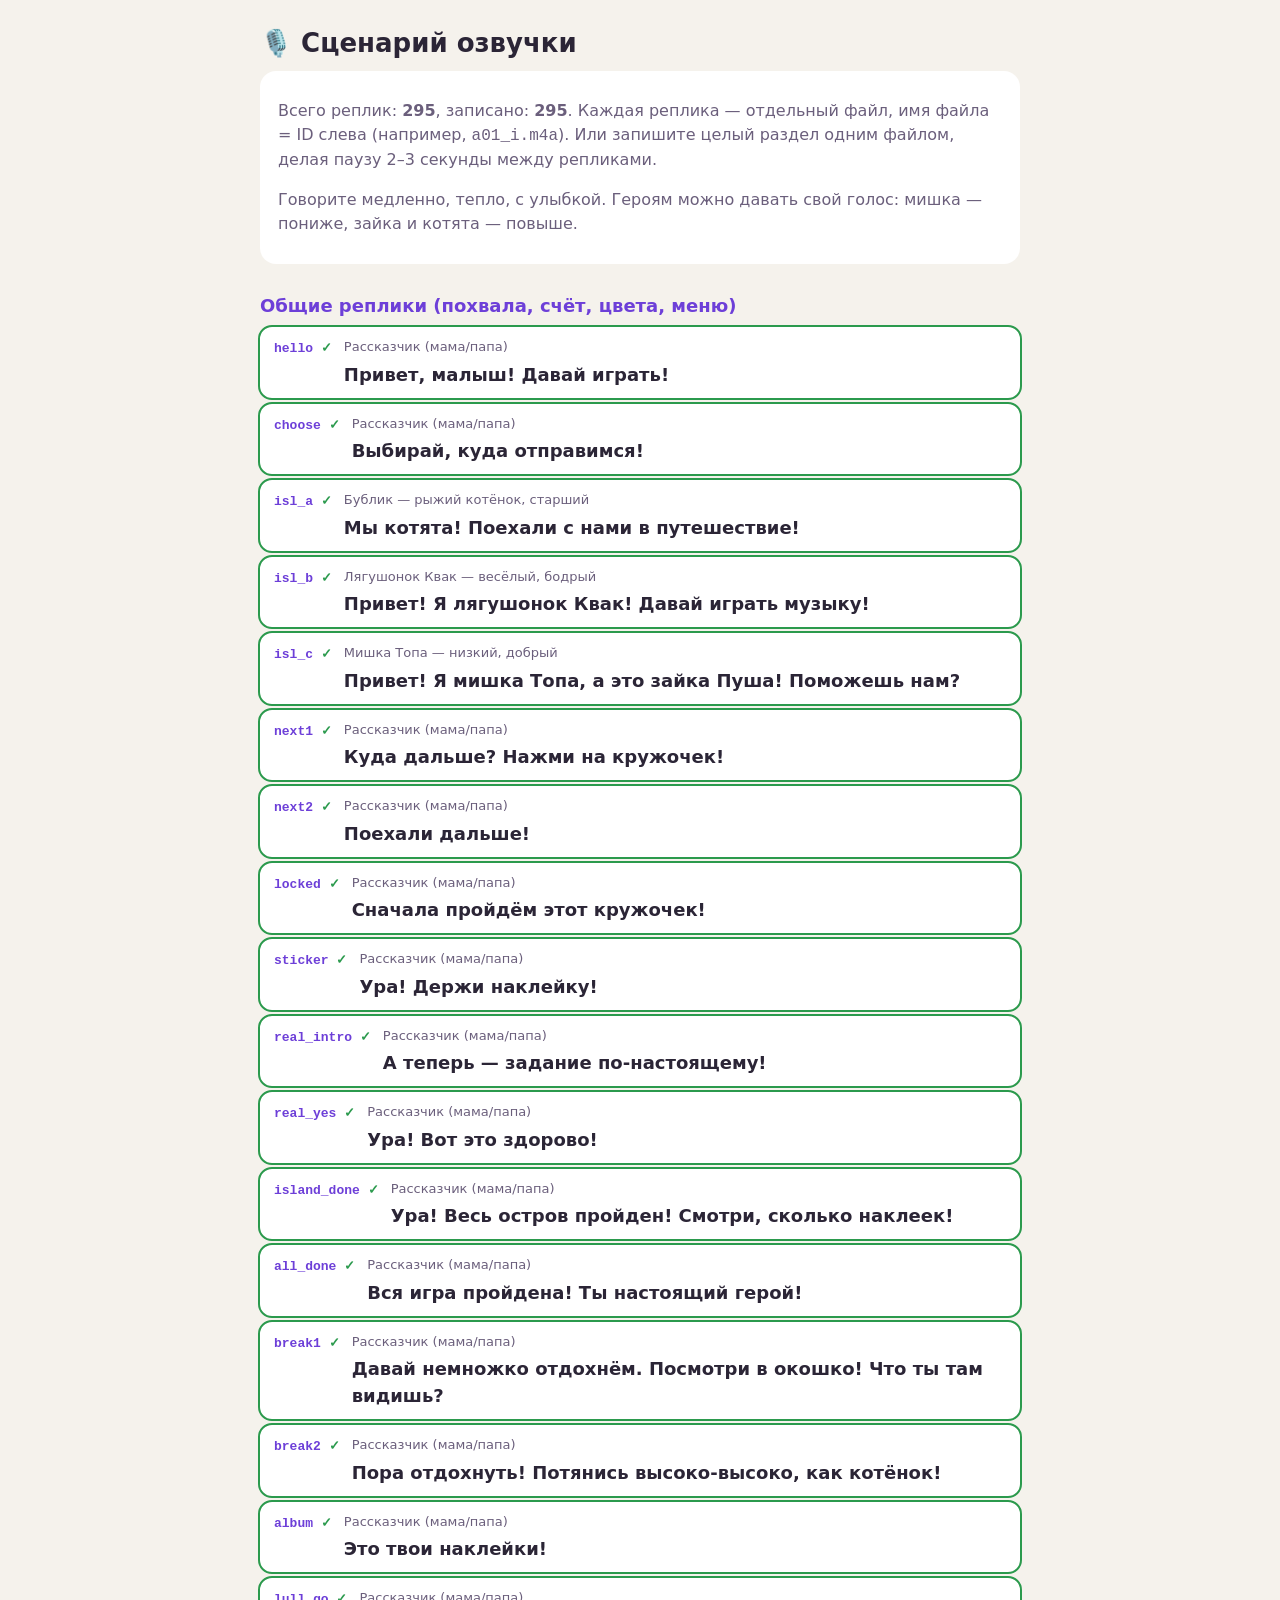
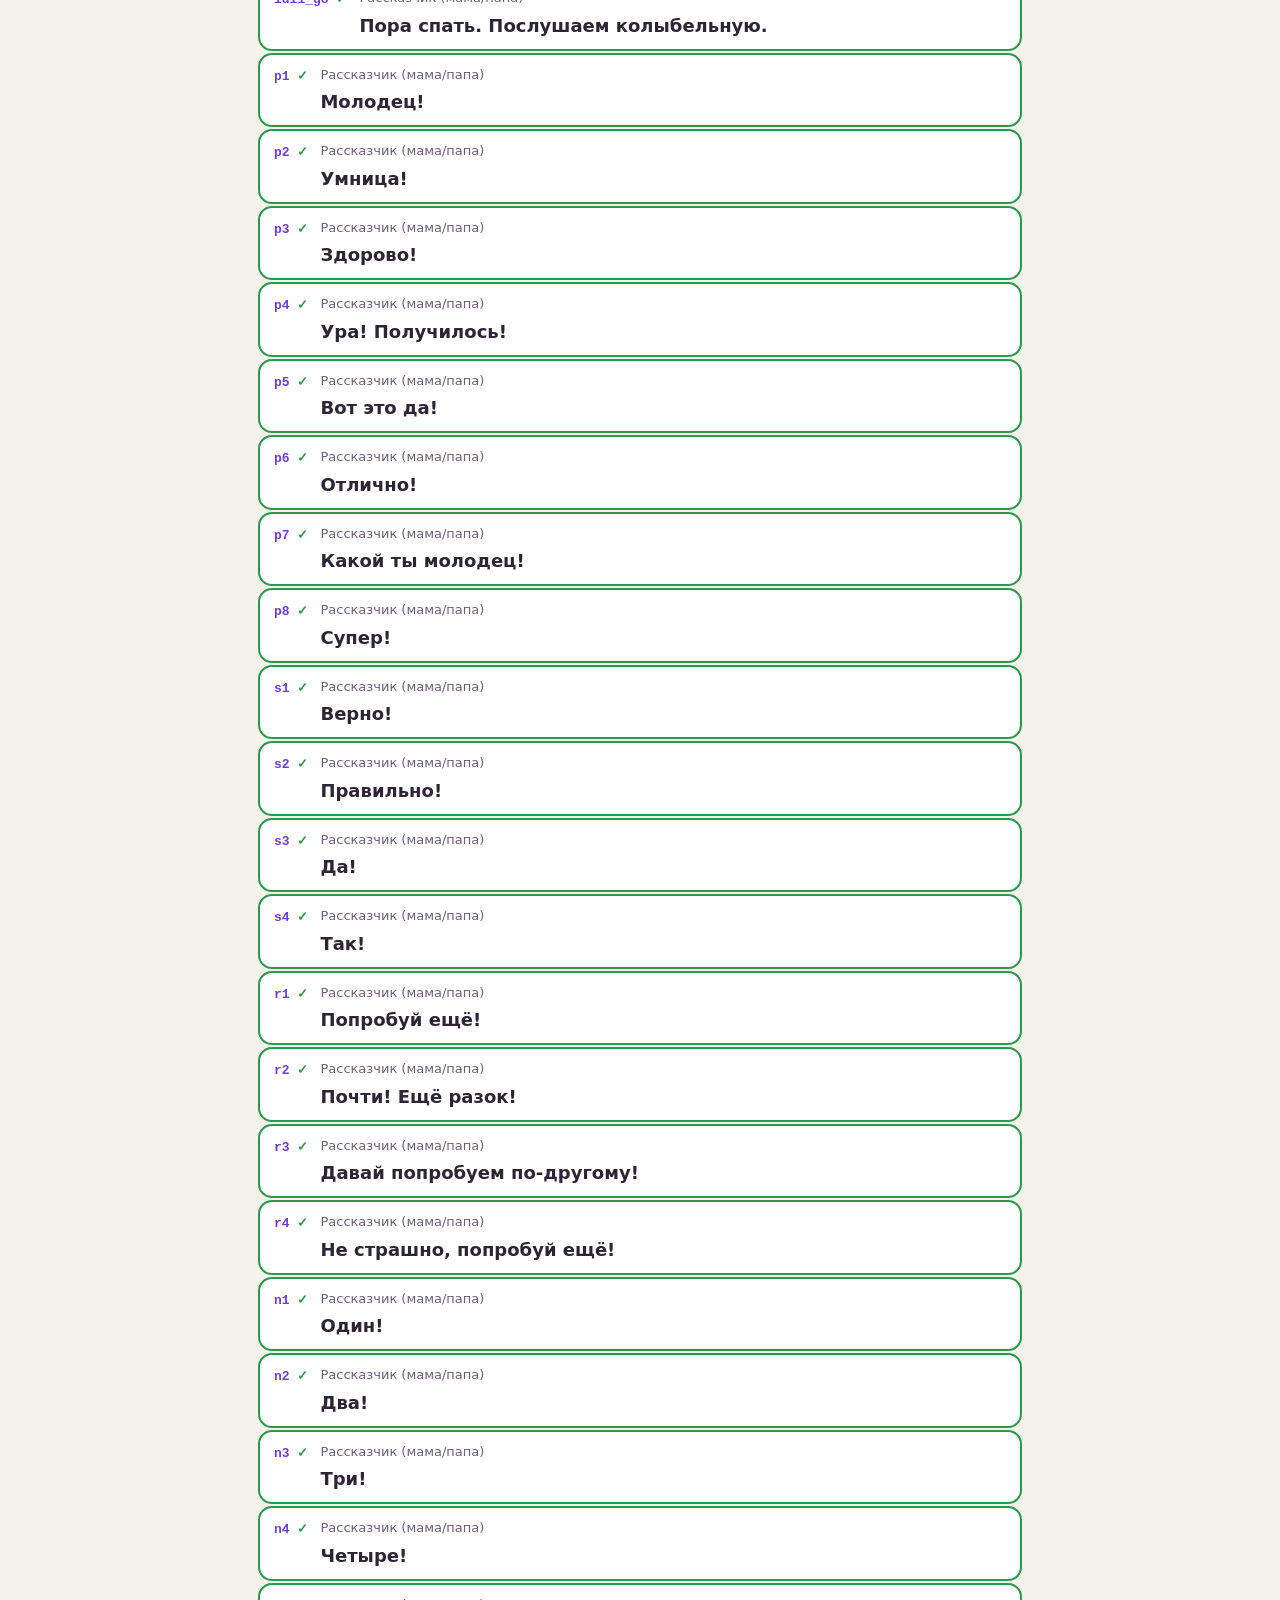
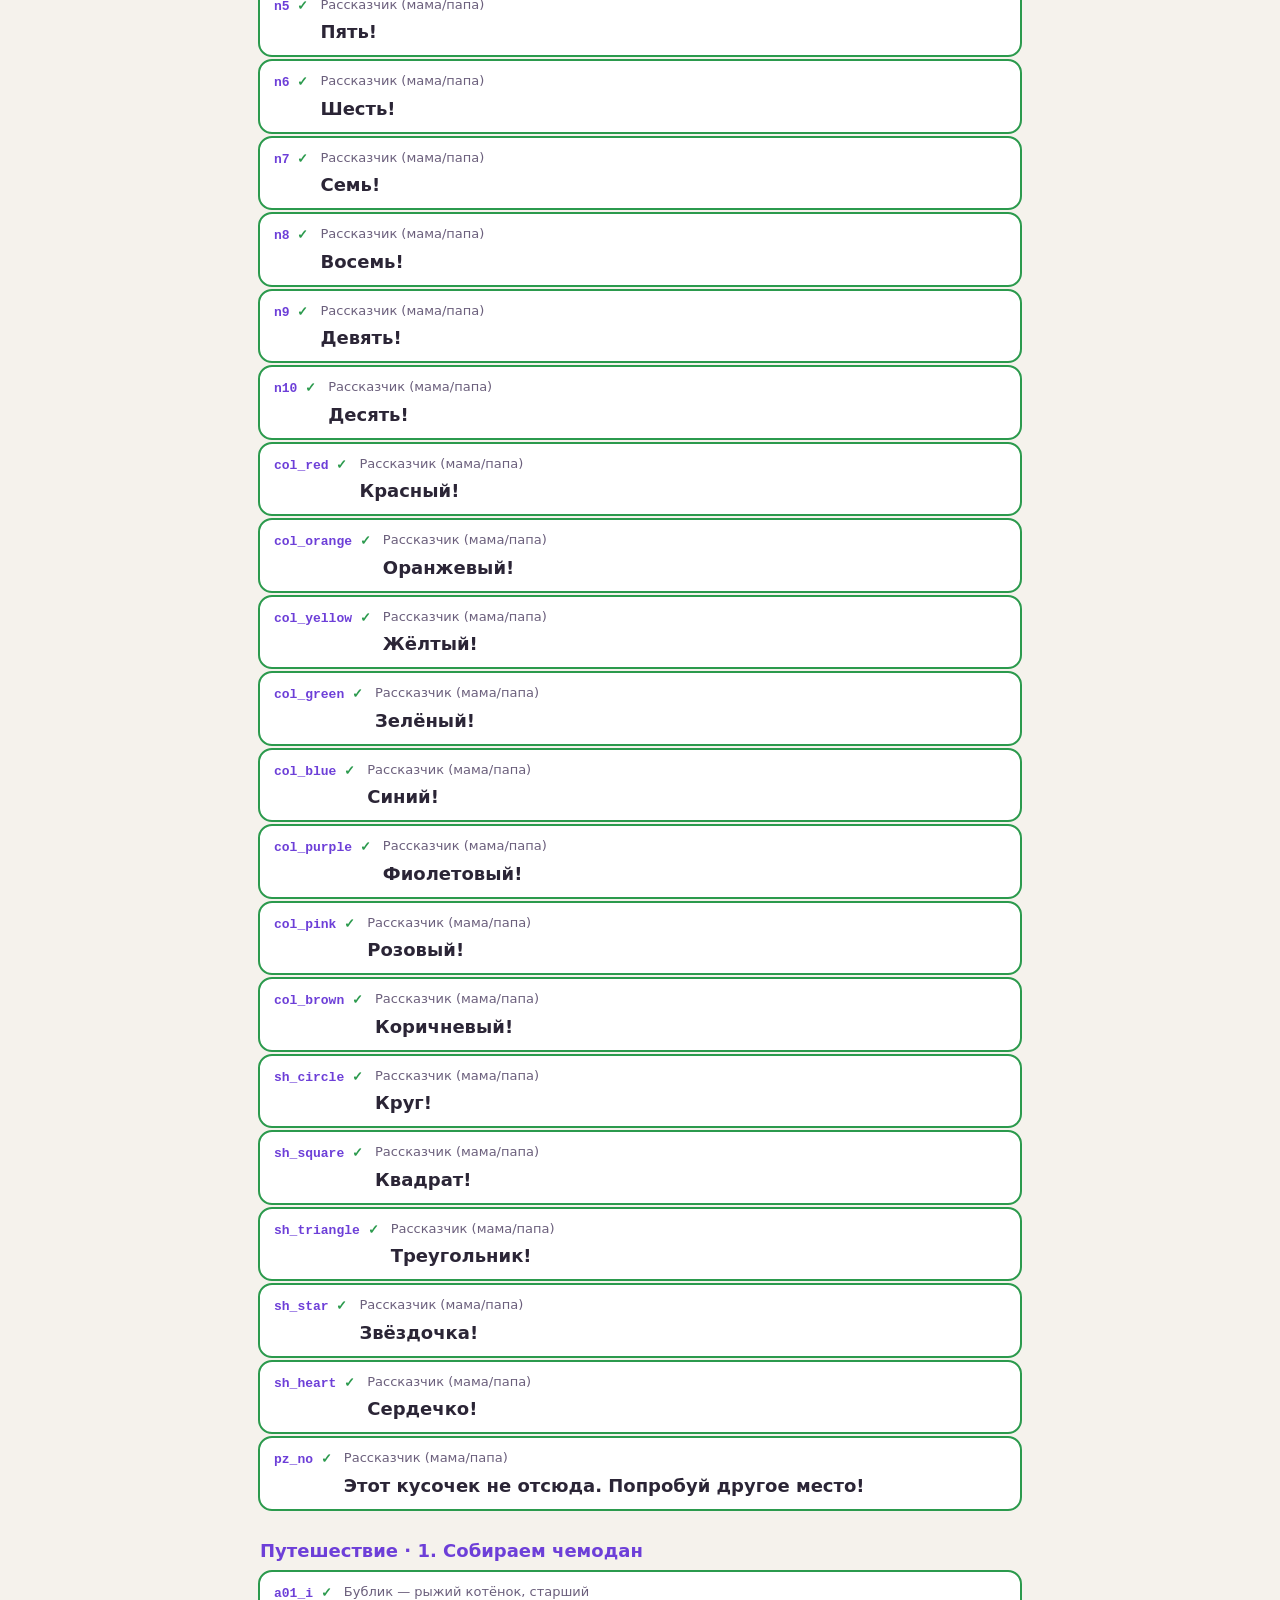
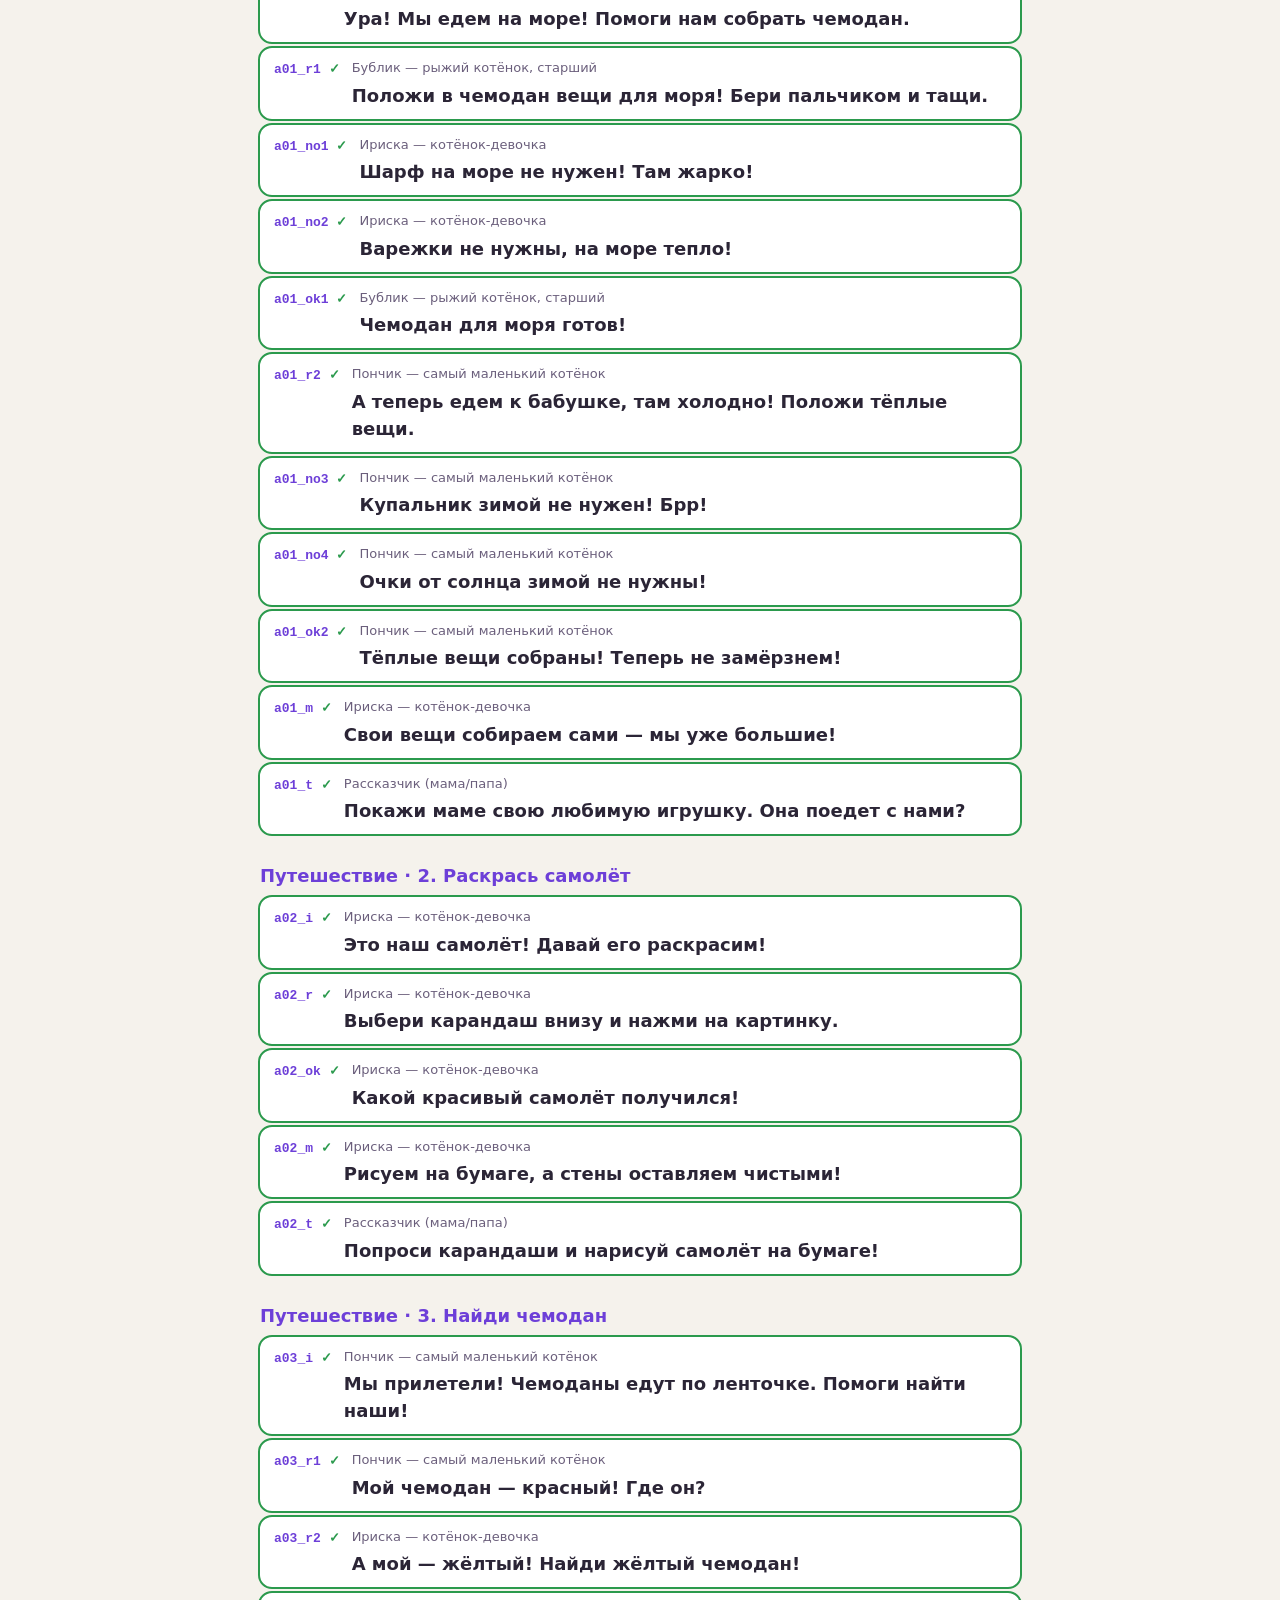
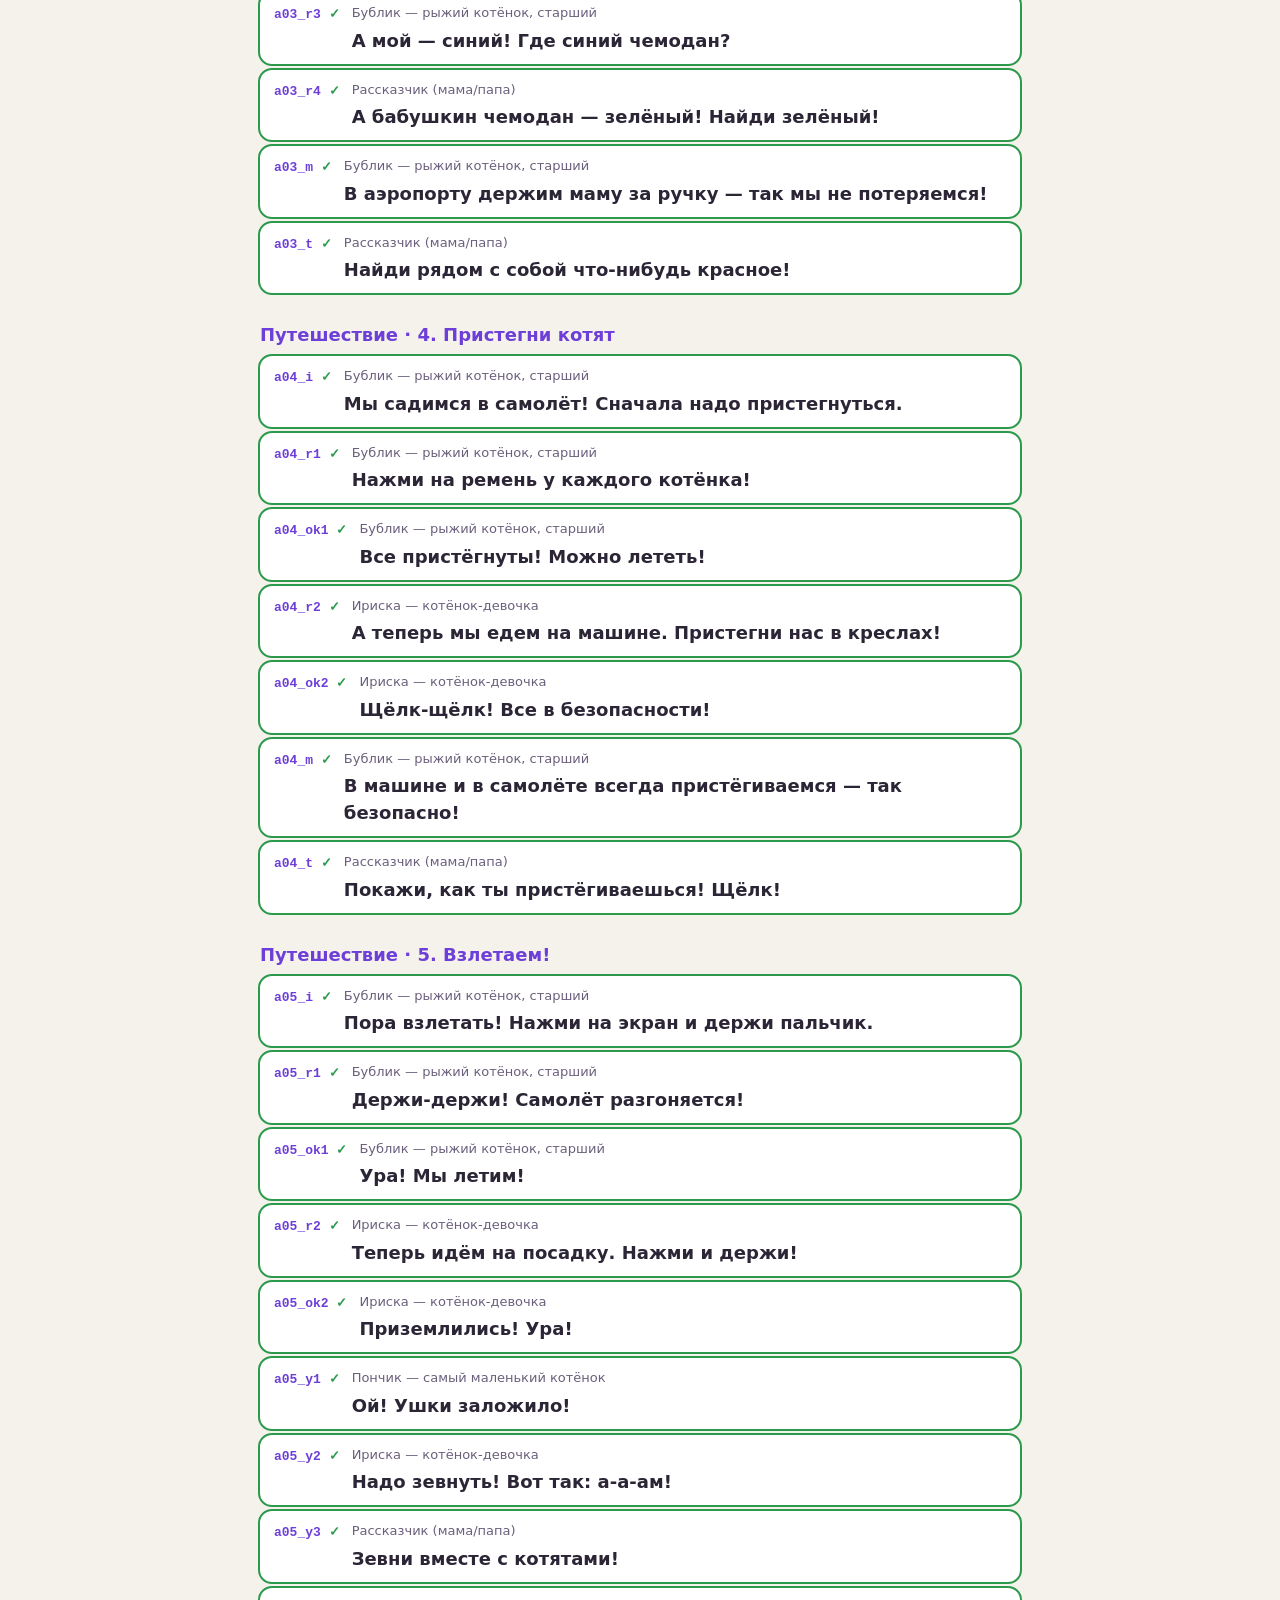
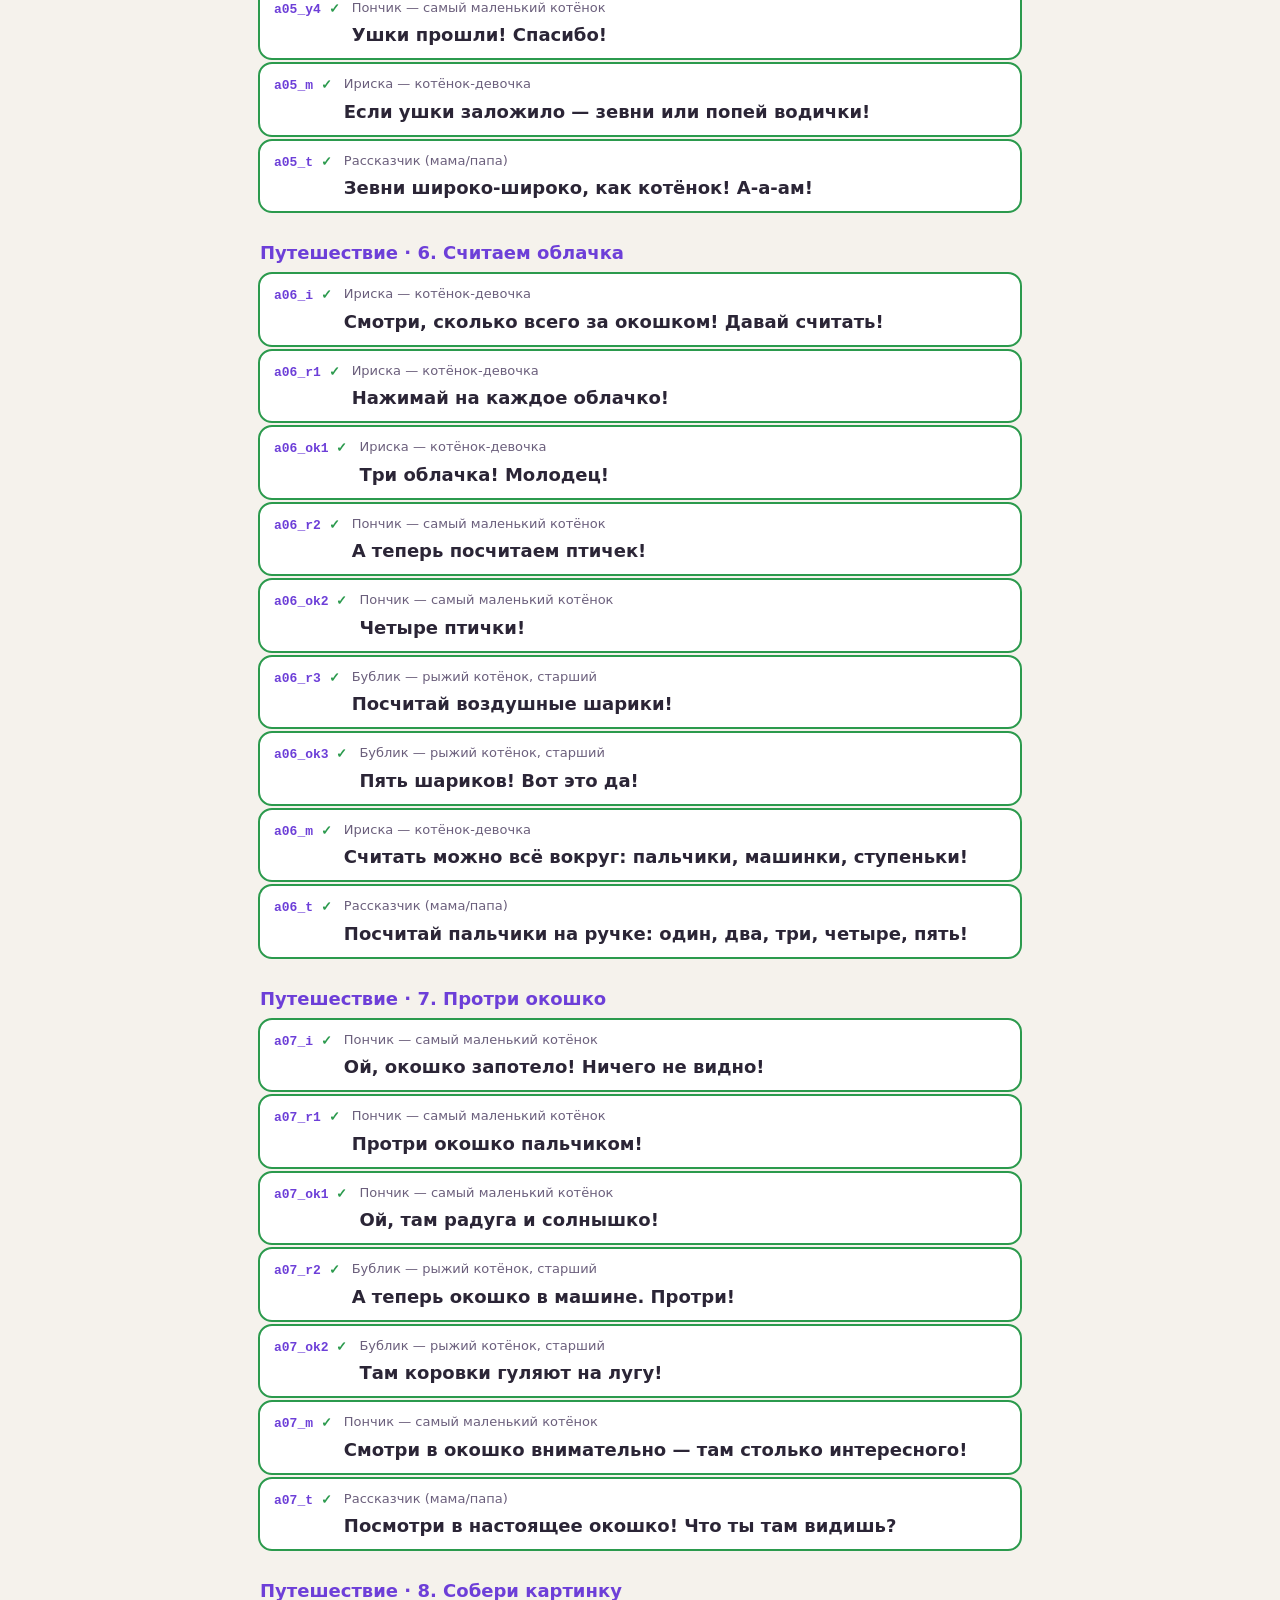
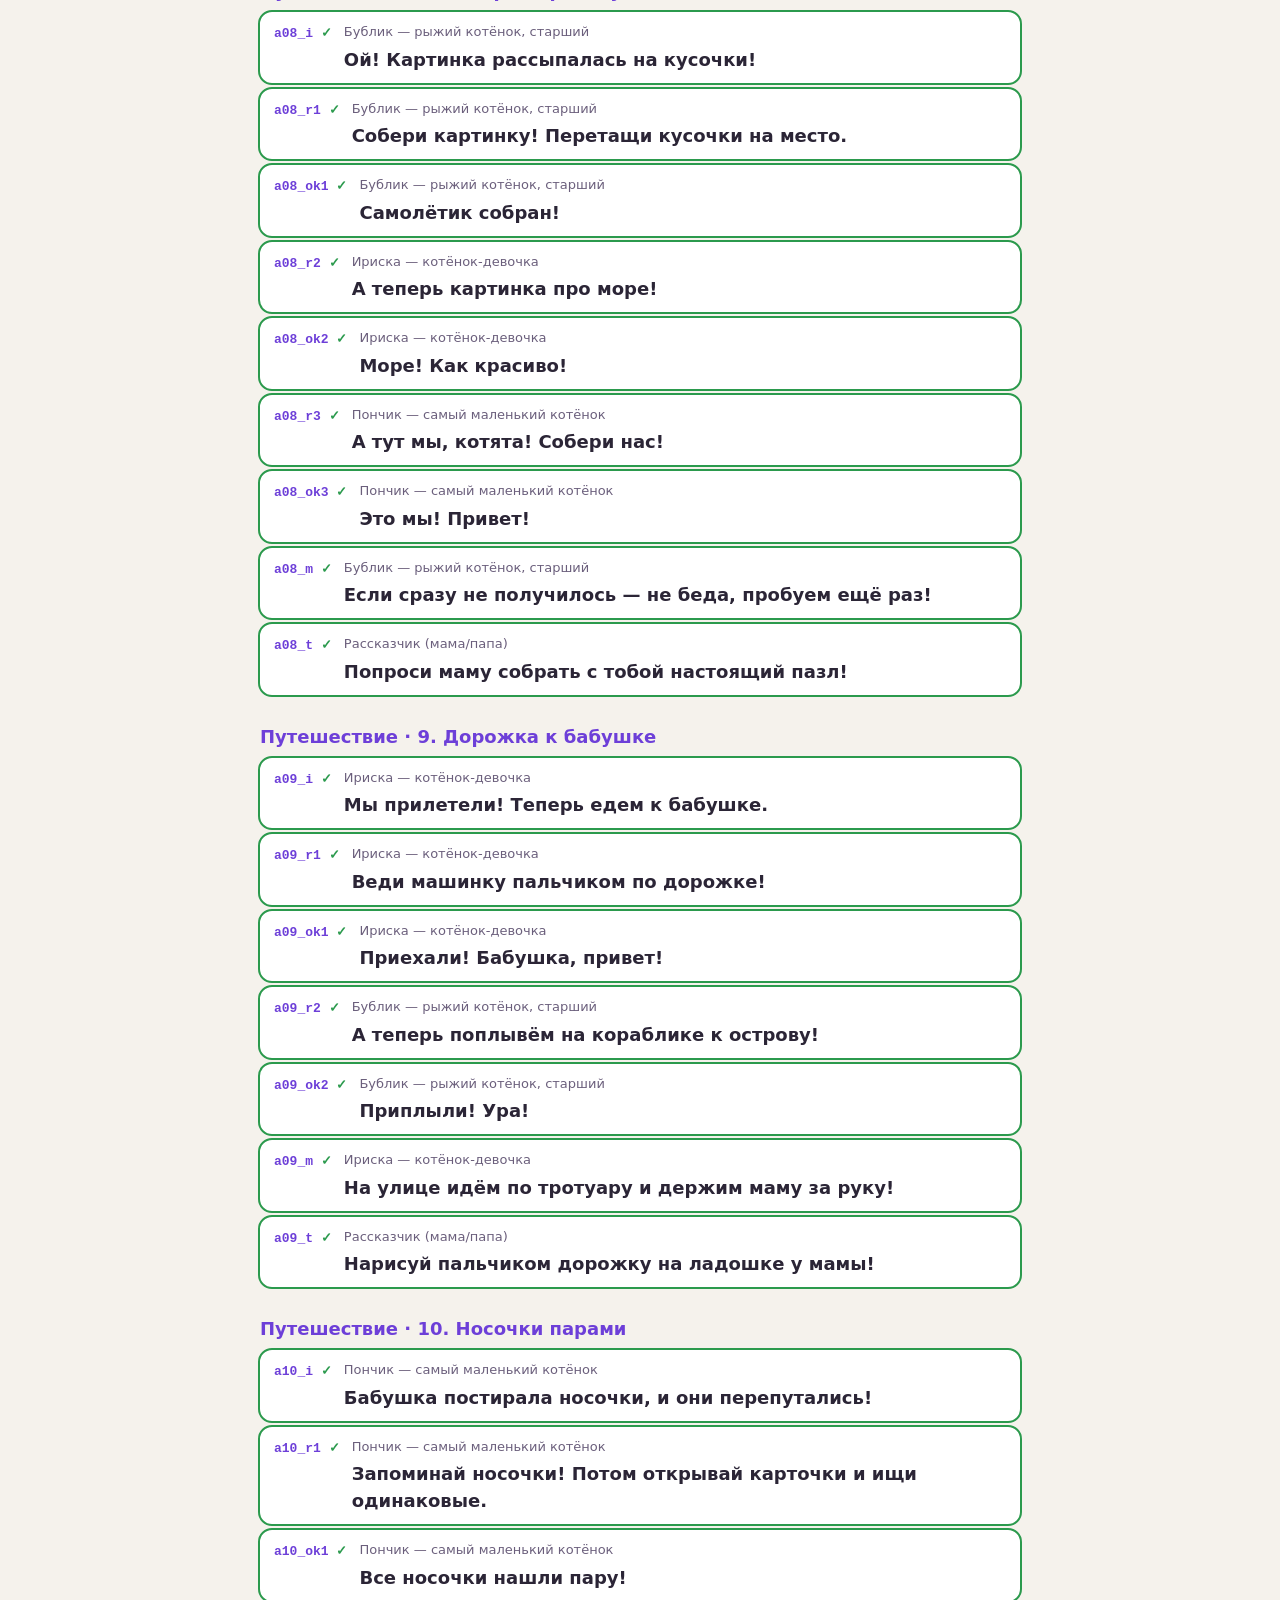
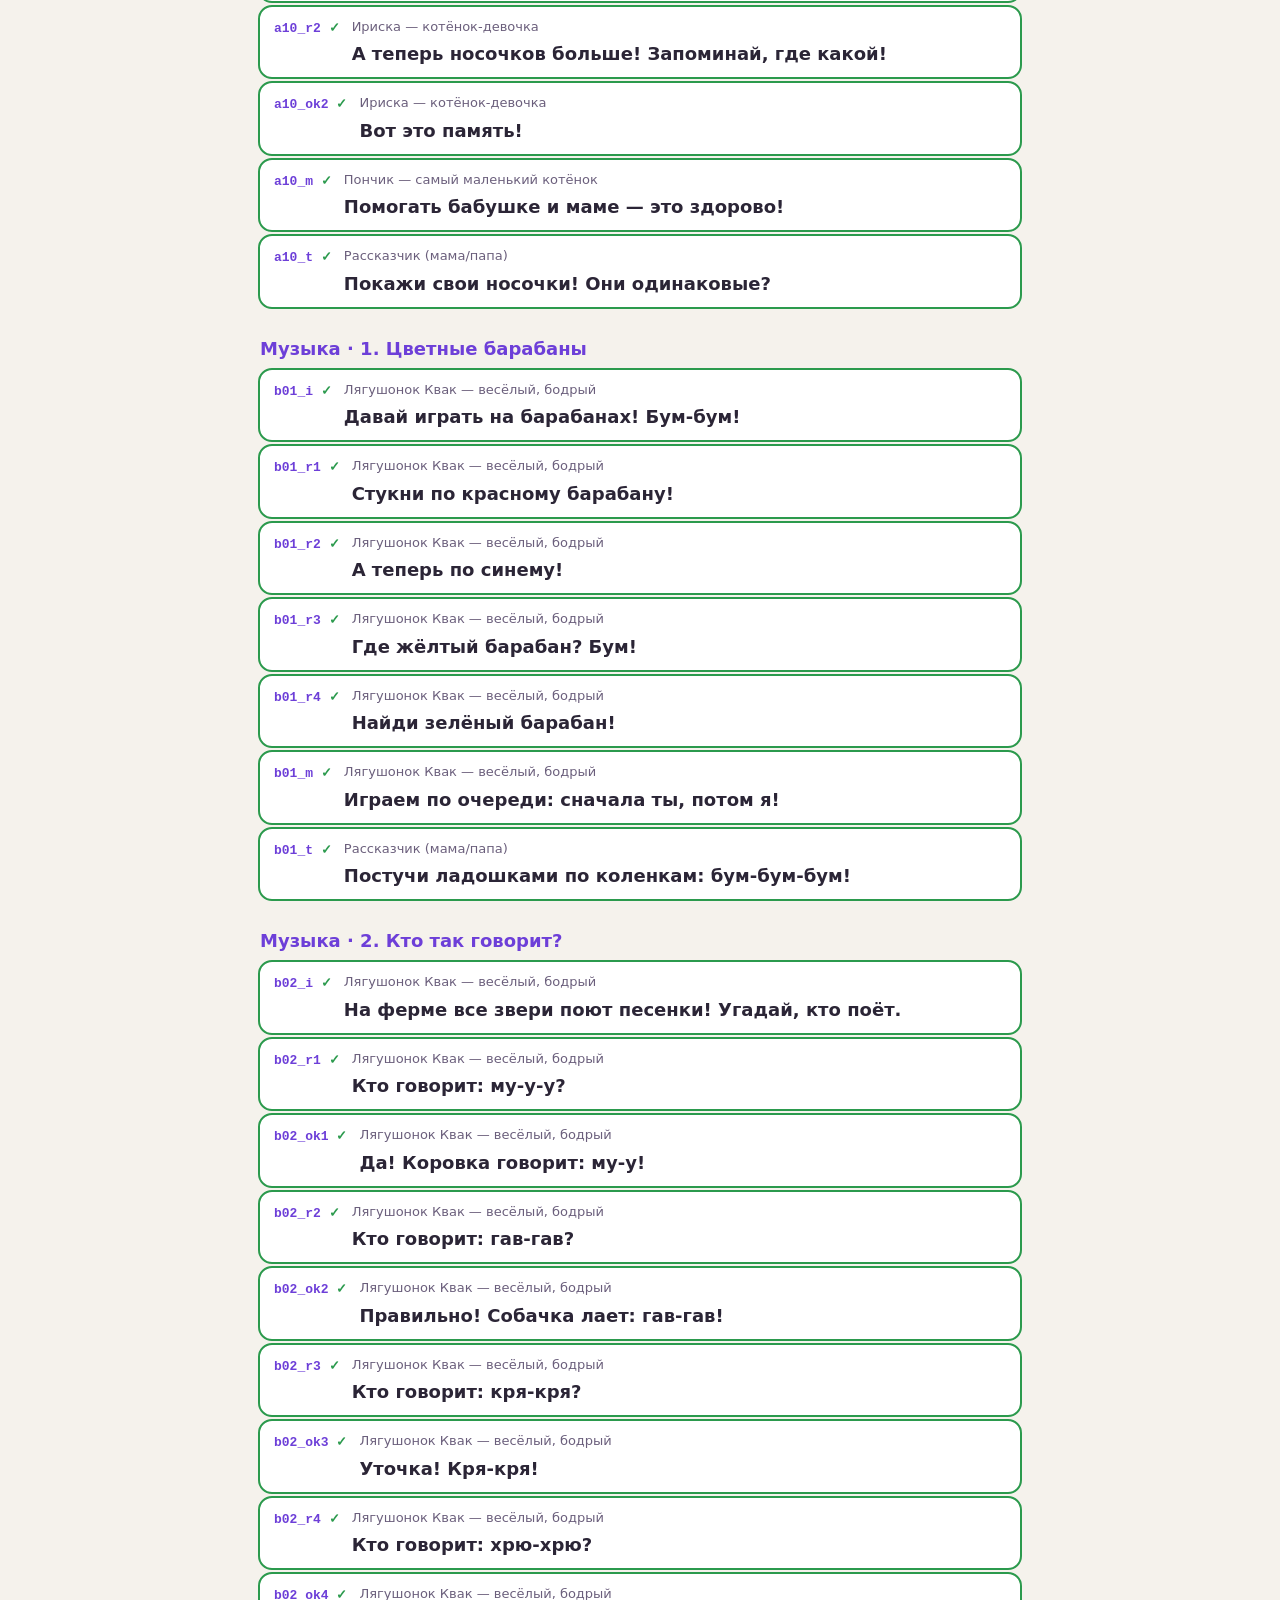
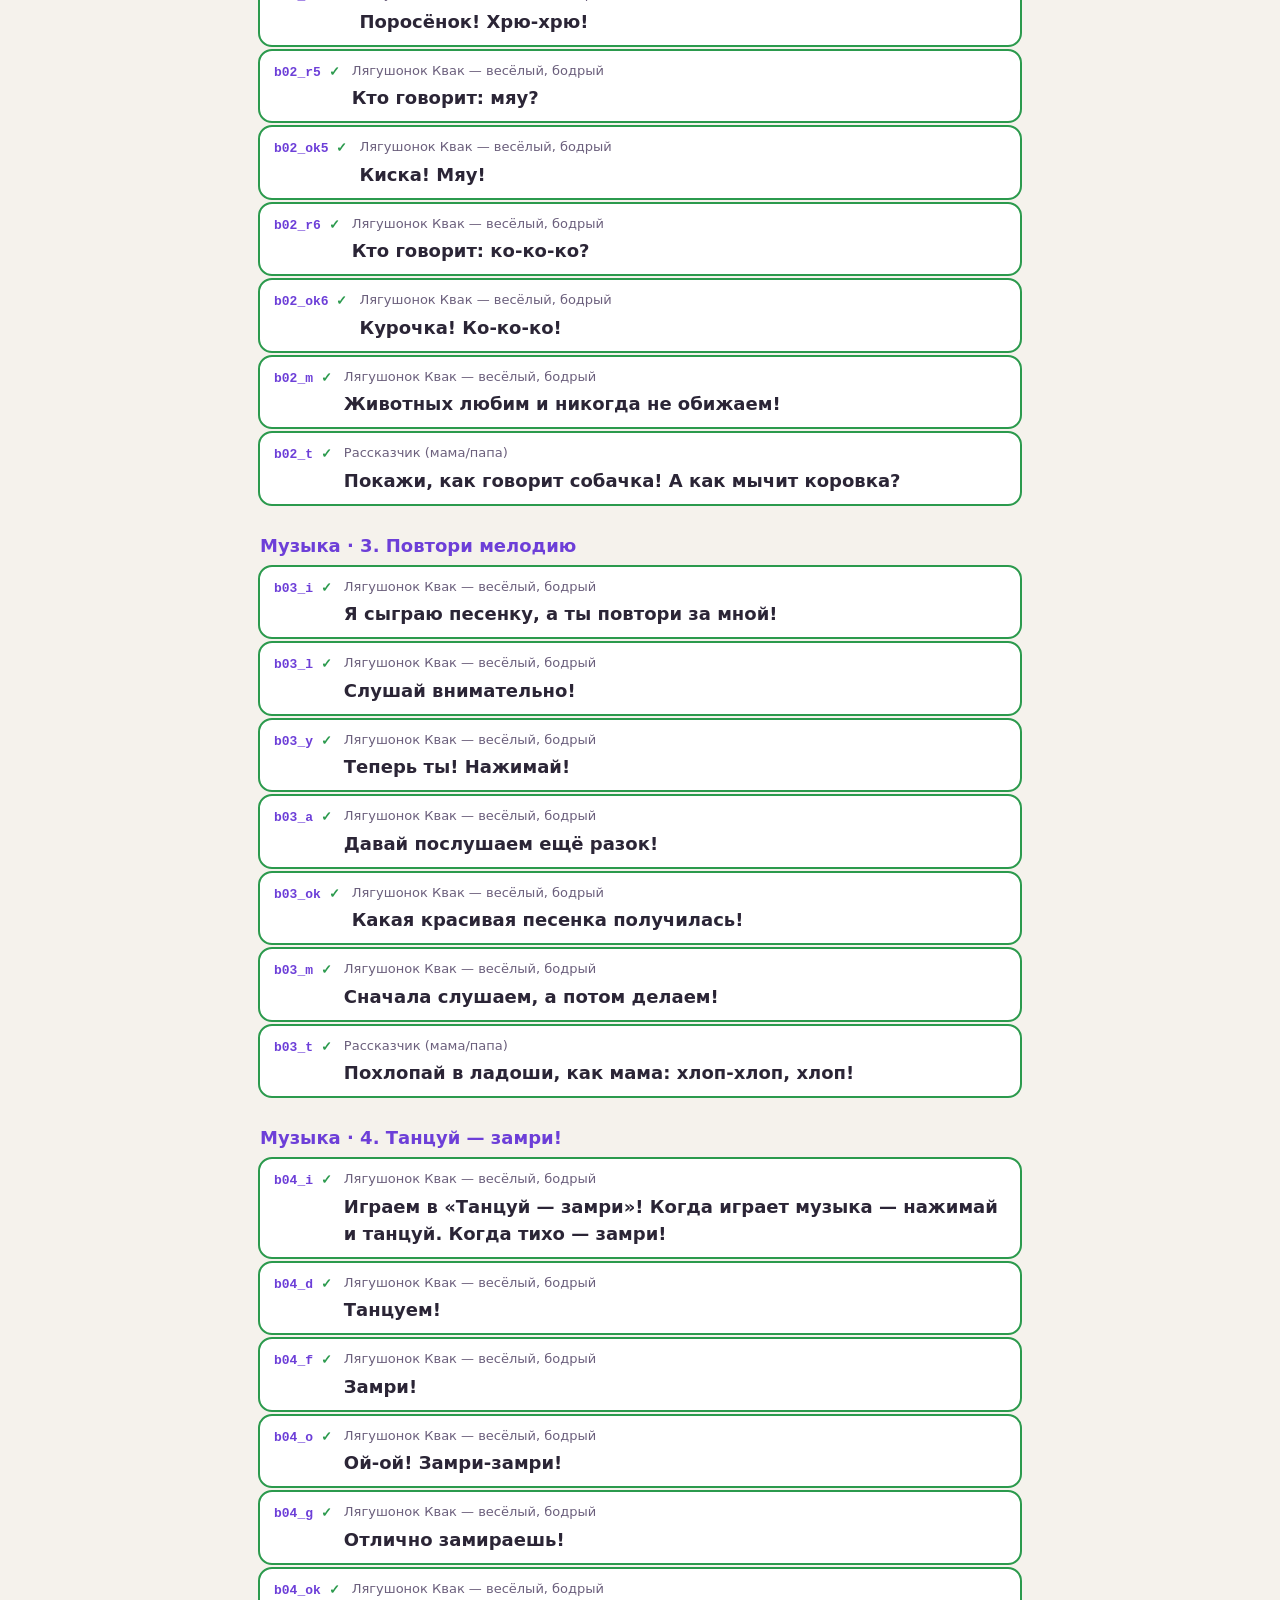
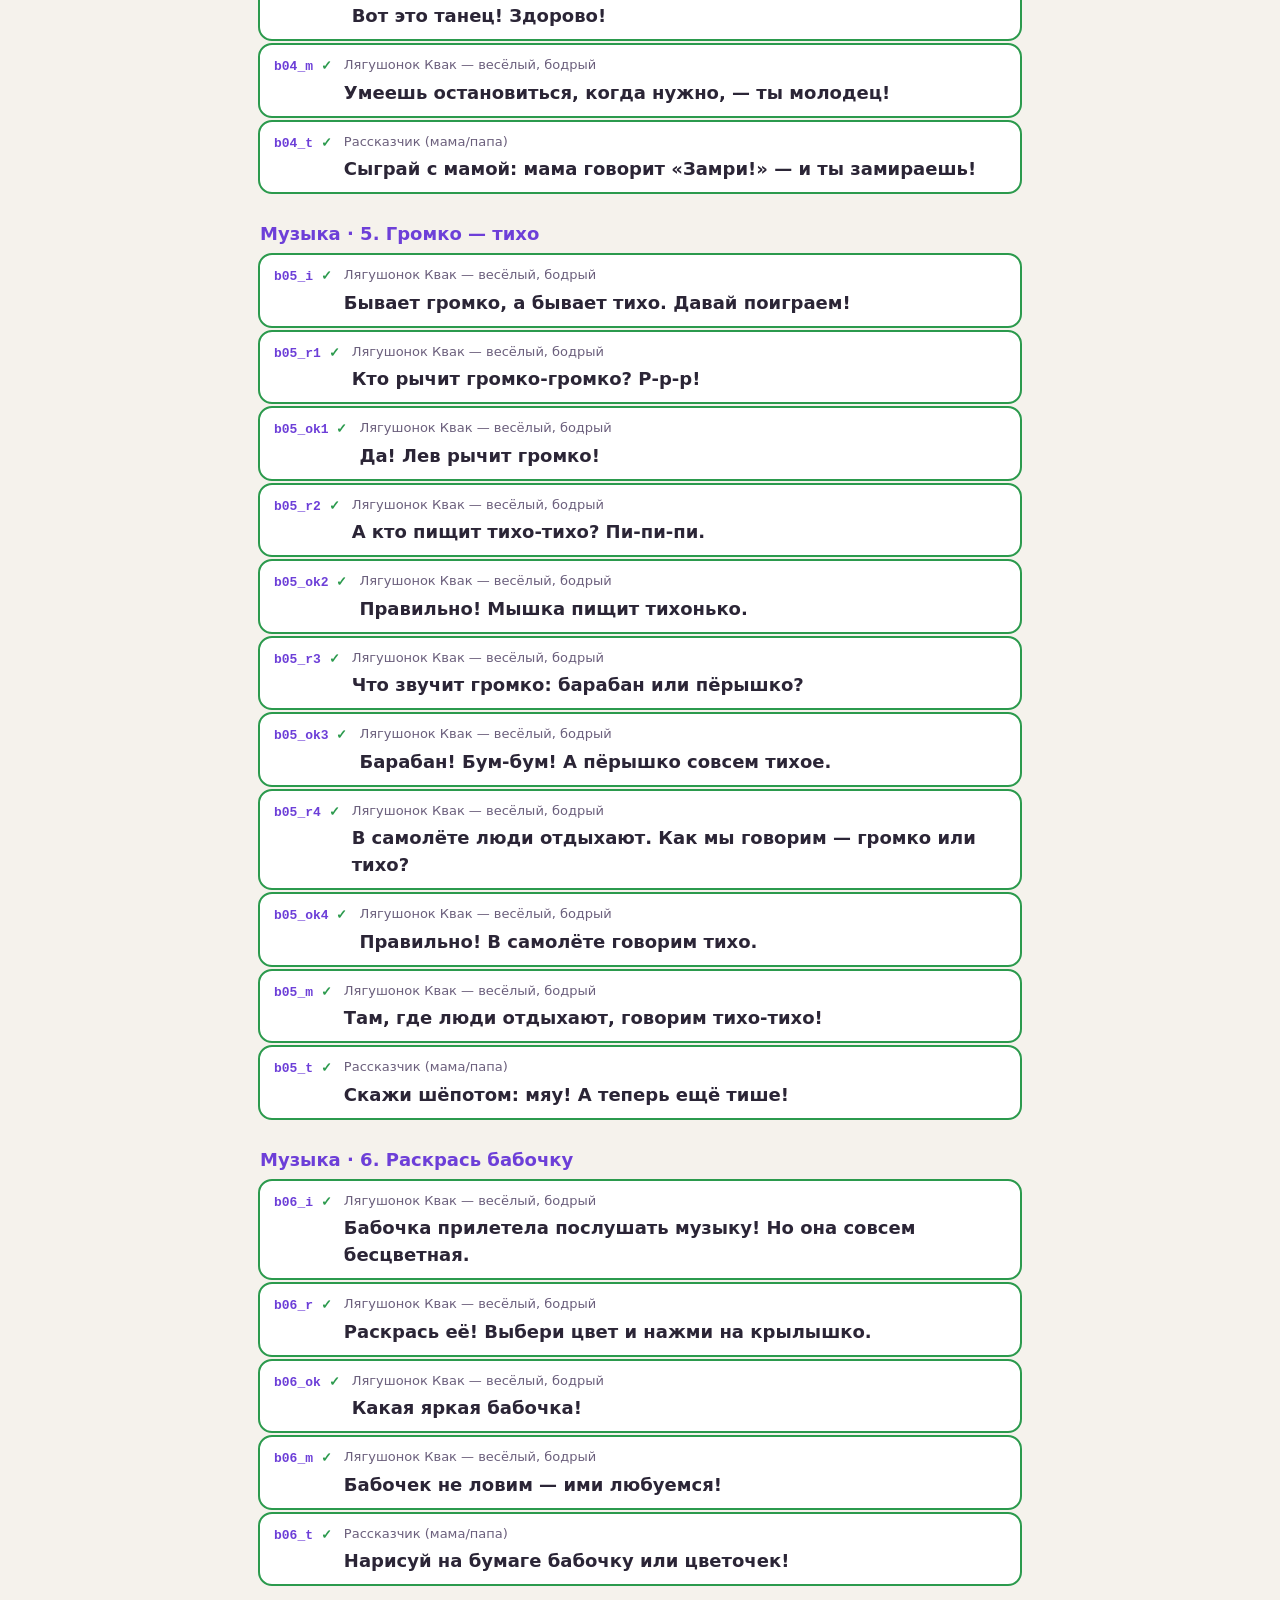
==== commit df4161a5: "Озвучка голосом семьи (295 реплик), музыка на острове «Музыка» - записи из студии озвучки (studio.ht" ====
--- a/script.html
+++ b/script.html
@@ -11,4 +11,4 @@
 .done{outline:2px solid var(--ok)}.done .id::after{content:" ✓";color:var(--ok)}
 @media print{body{background:#fff}.row{break-inside:avoid;border:1px solid #ddd}}
 </style></head><body><main><h1>🎙️ Сценарий озвучки</h1>
-<div class="note"><p>Всего реплик: <b>295</b>, записано: <b>0</b>. Каждая реплика — отдельный файл, имя файла = ID слева (например, <code>a01_i.m4a</code>). Или запишите целый раздел одним файлом, делая паузу 2–3 секунды между репликами.</p><p>Говорите медленно, тепло, с улыбкой. Героям можно давать свой голос: мишка — пониже, зайка и котята — повыше.</p></div><h2>Общие реплики (похвала, счёт, цвета, меню)</h2><div class="row"><span class="id">hello</span><span class="who">Рассказчик (мама/папа)</span><span class="txt">Привет, малыш! Давай играть!</span></div><div class="row"><span class="id">choose</span><span class="who">Рассказчик (мама/папа)</span><span class="txt">Выбирай, куда отправимся!</span></div><div class="row"><span class="id">isl_a</span><span class="who">Бублик — рыжий котёнок, старший</span><span class="txt">Мы котята! Поехали с нами в путешествие!</span></div><div class="row"><span class="id">isl_b</span><span class="who">Лягушонок Квак — весёлый, бодрый</span><span class="txt">Привет! Я лягушонок Квак! Давай играть музыку!</span></div><div class="row"><span class="id">isl_c</span><span class="who">Мишка Топа — низкий, добрый</span><span class="txt">Привет! Я мишка Топа, а это зайка Пуша! Поможешь нам?</span></div><div class="row"><span class="id">next1</span><span class="who">Рассказчик (мама/папа)</span><span class="txt">Куда дальше? Нажми на кружочек!</span></div><div class="row"><span class="id">next2</span><span class="who">Рассказчик (мама/папа)</span><span class="txt">Поехали дальше!</span></div><div class="row"><span class="id">locked</span><span class="who">Рассказчик (мама/папа)</span><span class="txt">Сначала пройдём этот кружочек!</span></div><div class="row"><span class="id">sticker</span><span class="who">Рассказчик (мама/папа)</span><span class="txt">Ура! Держи наклейку!</span></div><div class="row"><span class="id">real_intro</span><span class="who">Рассказчик (мама/папа)</span><span class="txt">А теперь — задание по-настоящему!</span></div><div class="row"><span class="id">real_yes</span><span class="who">Рассказчик (мама/папа)</span><span class="txt">Ура! Вот это здорово!</span></div><div class="row"><span class="id">island_done</span><span class="who">Рассказчик (мама/папа)</span><span class="txt">Ура! Весь остров пройден! Смотри, сколько наклеек!</span></div><div class="row"><span class="id">all_done</span><span class="who">Рассказчик (мама/папа)</span><span class="txt">Вся игра пройдена! Ты настоящий герой!</span></div><div class="row"><span class="id">break1</span><span class="who">Рассказчик (мама/папа)</span><span class="txt">Давай немножко отдохнём. Посмотри в окошко! Что ты там видишь?</span></div><div class="row"><span class="id">break2</span><span class="who">Рассказчик (мама/папа)</span><span class="txt">Пора отдохнуть! Потянись высоко-высоко, как котёнок!</span></div><div class="row"><span class="id">album</span><span class="who">Рассказчик (мама/папа)</span><span class="txt">Это твои наклейки!</span></div><div class="row"><span class="id">lull_go</span><span class="who">Рассказчик (мама/папа)</span><span class="txt">Пора спать. Послушаем колыбельную.</span></div><div class="row"><span class="id">p1</span><span class="who">Рассказчик (мама/папа)</span><span class="txt">Молодец!</span></div><div class="row"><span class="id">p2</span><span class="who">Рассказчик (мама/папа)</span><span class="txt">Умница!</span></div><div class="row"><span class="id">p3</span><span class="who">Рассказчик (мама/папа)</span><span class="txt">Здорово!</span></div><div class="row"><span class="id">p4</span><span class="who">Рассказчик (мама/папа)</span><span class="txt">Ура! Получилось!</span></div><div class="row"><span class="id">p5</span><span class="who">Рассказчик (мама/папа)</span><span class="txt">Вот это да!</span></div><div class="row"><span class="id">p6</span><span class="who">Рассказчик (мама/папа)</span><span class="txt">Отлично!</span></div><div class="row"><span class="id">p7</span><span class="who">Рассказчик (мама/папа)</span><span class="txt">Какой ты молодец!</span></div><div class="row"><span class="id">p8</span><span class="who">Рассказчик (мама/папа)</span><span class="txt">Супер!</span></div><div class="row"><span class="id">s1</span><span class="who">Рассказчик (мама/папа)</span><span class="txt">Верно!</span></div><div class="row"><span class="id">s2</span><span class="who">Рассказчик (мама/папа)</span><span class="txt">Правильно!</span></div><div class="row"><span class="id">s3</span><span class="who">Рассказчик (мама/папа)</span><span class="txt">Да!</span></div><div class="row"><span class="id">s4</span><span class="who">Рассказчик (мама/папа)</span><span class="txt">Так!</span></div><div class="row"><span class="id">r1</span><span class="who">Рассказчик (мама/папа)</span><span class="txt">Попробуй ещё!</span></div><div class="row"><span class="id">r2</span><span class="who">Рассказчик (мама/папа)</span><span class="txt">Почти! Ещё разок!</span></div><div class="row"><span class="id">r3</span><span class="who">Рассказчик (мама/папа)</span><span class="txt">Давай попробуем по-другому!</span></div><div class="row"><span class="id">r4</span><span class="who">Рассказчик (мама/папа)</span><span class="txt">Не страшно, попробуй ещё!</span></div><div class="row"><span class="id">n1</span><span class="who">Рассказчик (мама/папа)</span><span class="txt">Один!</span></div><div class="row"><span class="id">n2</span><span class="who">Рассказчик (мама/папа)</span><span class="txt">Два!</span></div><div class="row"><span class="id">n3</span><span class="who">Рассказчик (мама/папа)</span><span class="txt">Три!</span></div><div class="row"><span class="id">n4</span><span class="who">Рассказчик (мама/папа)</span><span class="txt">Четыре!</span></div><div class="row"><span class="id">n5</span><span class="who">Рассказчик (мама/папа)</span><span class="txt">Пять!</span></div><div class="row"><span class="id">n6</span><span class="who">Рассказчик (мама/папа)</span><span class="txt">Шесть!</span></div><div class="row"><span class="id">n7</span><span class="who">Рассказчик (мама/папа)</span><span class="txt">Семь!</span></div><div class="row"><span class="id">n8</span><span class="who">Рассказчик (мама/папа)</span><span class="txt">Восемь!</span></div><div class="row"><span class="id">n9</span><span class="who">Рассказчик (мама/папа)</span><span class="txt">Девять!</span></div><div class="row"><span class="id">n10</span><span class="who">Рассказчик (мама/папа)</span><span class="txt">Десять!</span></div><div class="row"><span class="id">col_red</span><span class="who">Рассказчик (мама/папа)</span><span class="txt">Красный!</span></div><div class="row"><span class="id">col_orange</span><span class="who">Рассказчик (мама/папа)</span><span class="txt">Оранжевый!</span></div><div class="row"><span class="id">col_yellow</span><span class="who">Рассказчик (мама/папа)</span><span class="txt">Жёлтый!</span></div><div class="row"><span class="id">col_green</span><span class="who">Рассказчик (мама/папа)</span><span class="txt">Зелёный!</span></div><div class="row"><span class="id">col_blue</span><span class="who">Рассказчик (мама/папа)</span><span class="txt">Синий!</span></div><div class="row"><span class="id">col_purple</span><span class="who">Рассказчик (мама/папа)</span><span class="txt">Фиолетовый!</span></div><div class="row"><span class="id">col_pink</span><span class="who">Рассказчик (мама/папа)</span><span class="txt">Розовый!</span></div><div class="row"><span class="id">col_brown</span><span class="who">Рассказчик (мама/папа)</span><span class="txt">Коричневый!</span></div><div class="row"><span class="id">sh_circle</span><span class="who">Рассказчик (мама/папа)</span><span class="txt">Круг!</span></div><div class="row"><span class="id">sh_square</span><span class="who">Рассказчик (мама/папа)</span><span class="txt">Квадрат!</span></div><div class="row"><span class="id">sh_triangle</span><span class="who">Рассказчик (мама/папа)</span><span class="txt">Треугольник!</span></div><div class="row"><span class="id">sh_star</span><span class="who">Рассказчик (мама/папа)</span><span class="txt">Звёздочка!</span></div><div class="row"><span class="id">sh_heart</span><span class="who">Рассказчик (мама/папа)</span><span class="txt">Сердечко!</span></div><div class="row"><span class="id">pz_no</span><span class="who">Рассказчик (мама/папа)</span><span class="txt">Этот кусочек не отсюда. Попробуй другое место!</span></div><h2>Путешествие · 1. Собираем чемодан</h2><div class="row"><span class="id">a01_i</span><span class="who">Бублик — рыжий котёнок, старший</span><span class="txt">Ура! Мы едем на море! Помоги нам собрать чемодан.</span></div><div class="row"><span class="id">a01_r1</span><span class="who">Бублик — рыжий котёнок, старший</span><span class="txt">Положи в чемодан вещи для моря! Бери пальчиком и тащи.</span></div><div class="row"><span class="id">a01_no1</span><span class="who">Ириска — котёнок-девочка</span><span class="txt">Шарф на море не нужен! Там жарко!</span></div><div class="row"><span class="id">a01_no2</span><span class="who">Ириска — котёнок-девочка</span><span class="txt">Варежки не нужны, на море тепло!</span></div><div class="row"><span class="id">a01_ok1</span><span class="who">Бублик — рыжий котёнок, старший</span><span class="txt">Чемодан для моря готов!</span></div><div class="row"><span class="id">a01_r2</span><span class="who">Пончик — самый маленький котёнок</span><span class="txt">А теперь едем к бабушке, там холодно! Положи тёплые вещи.</span></div><div class="row"><span class="id">a01_no3</span><span class="who">Пончик — самый маленький котёнок</span><span class="txt">Купальник зимой не нужен! Брр!</span></div><div class="row"><span class="id">a01_no4</span><span class="who">Пончик — самый маленький котёнок</span><span class="txt">Очки от солнца зимой не нужны!</span></div><div class="row"><span class="id">a01_ok2</span><span class="who">Пончик — самый маленький котёнок</span><span class="txt">Тёплые вещи собраны! Теперь не замёрзнем!</span></div><div class="row"><span class="id">a01_m</span><span class="who">Ириска — котёнок-девочка</span><span class="txt">Свои вещи собираем сами — мы уже большие!</span></div><div class="row"><span class="id">a01_t</span><span class="who">Рассказчик (мама/папа)</span><span class="txt">Покажи маме свою любимую игрушку. Она поедет с нами?</span></div><h2>Путешествие · 2. Раскрась самолёт</h2><div class="row"><span class="id">a02_i</span><span class="who">Ириска — котёнок-девочка</span><span class="txt">Это наш самолёт! Давай его раскрасим!</span></div><div class="row"><span class="id">a02_r</span><span class="who">Ириска — котёнок-девочка</span><span class="txt">Выбери карандаш внизу и нажми на картинку.</span></div><div class="row"><span class="id">a02_ok</span><span class="who">Ириска — котёнок-девочка</span><span class="txt">Какой красивый самолёт получился!</span></div><div class="row"><span class="id">a02_m</span><span class="who">Ириска — котёнок-девочка</span><span class="txt">Рисуем на бумаге, а стены оставляем чистыми!</span></div><div class="row"><span class="id">a02_t</span><span class="who">Рассказчик (мама/папа)</span><span class="txt">Попроси карандаши и нарисуй самолёт на бумаге!</span></div><h2>Путешествие · 3. Найди чемодан</h2><div class="row"><span class="id">a03_i</span><span class="who">Пончик — самый маленький котёнок</span><span class="txt">Мы прилетели! Чемоданы едут по ленточке. Помоги найти наши!</span></div><div class="row"><span class="id">a03_r1</span><span class="who">Пончик — самый маленький котёнок</span><span class="txt">Мой чемодан — красный! Где он?</span></div><div class="row"><span class="id">a03_r2</span><span class="who">Ириска — котёнок-девочка</span><span class="txt">А мой — жёлтый! Найди жёлтый чемодан!</span></div><div class="row"><span class="id">a03_r3</span><span class="who">Бублик — рыжий котёнок, старший</span><span class="txt">А мой — синий! Где синий чемодан?</span></div><div class="row"><span class="id">a03_r4</span><span class="who">Рассказчик (мама/папа)</span><span class="txt">А бабушкин чемодан — зелёный! Найди зелёный!</span></div><div class="row"><span class="id">a03_m</span><span class="who">Бублик — рыжий котёнок, старший</span><span class="txt">В аэропорту держим маму за ручку — так мы не потеряемся!</span></div><div class="row"><span class="id">a03_t</span><span class="who">Рассказчик (мама/папа)</span><span class="txt">Найди рядом с собой что-нибудь красное!</span></div><h2>Путешествие · 4. Пристегни котят</h2><div class="row"><span class="id">a04_i</span><span class="who">Бублик — рыжий котёнок, старший</span><span class="txt">Мы садимся в самолёт! Сначала надо пристегнуться.</span></div><div class="row"><span class="id">a04_r1</span><span class="who">Бублик — рыжий котёнок, старший</span><span class="txt">Нажми на ремень у каждого котёнка!</span></div><div class="row"><span class="id">a04_ok1</span><span class="who">Бублик — рыжий котёнок, старший</span><span class="txt">Все пристёгнуты! Можно лететь!</span></div><div class="row"><span class="id">a04_r2</span><span class="who">Ириска — котёнок-девочка</span><span class="txt">А теперь мы едем на машине. Пристегни нас в креслах!</span></div><div class="row"><span class="id">a04_ok2</span><span class="who">Ириска — котёнок-девочка</span><span class="txt">Щёлк-щёлк! Все в безопасности!</span></div><div class="row"><span class="id">a04_m</span><span class="who">Бублик — рыжий котёнок, старший</span><span class="txt">В машине и в самолёте всегда пристёгиваемся — так безопасно!</span></div><div class="row"><span class="id">a04_t</span><span class="who">Рассказчик (мама/папа)</span><span class="txt">Покажи, как ты пристёгиваешься! Щёлк!</span></div><h2>Путешествие · 5. Взлетаем!</h2><div class="row"><span class="id">a05_i</span><span class="who">Бублик — рыжий котёнок, старший</span><span class="txt">Пора взлетать! Нажми на экран и держи пальчик.</span></div><div class="row"><span class="id">a05_r1</span><span class="who">Бублик — рыжий котёнок, старший</span><span class="txt">Держи-держи! Самолёт разгоняется!</span></div><div class="row"><span class="id">a05_ok1</span><span class="who">Бублик — рыжий котёнок, старший</span><span class="txt">Ура! Мы летим!</span></div><div class="row"><span class="id">a05_r2</span><span class="who">Ириска — котёнок-девочка</span><span class="txt">Теперь идём на посадку. Нажми и держи!</span></div><div class="row"><span class="id">a05_ok2</span><span class="who">Ириска — котёнок-девочка</span><span class="txt">Приземлились! Ура!</span></div><div class="row"><span class="id">a05_y1</span><span class="who">Пончик — самый маленький котёнок</span><span class="txt">Ой! Ушки заложило!</span></div><div class="row"><span class="id">a05_y2</span><span class="who">Ириска — котёнок-девочка</span><span class="txt">Надо зевнуть! Вот так: а-а-ам!</span></div><div class="row"><span class="id">a05_y3</span><span class="who">Рассказчик (мама/папа)</span><span class="txt">Зевни вместе с котятами!</span></div><div class="row"><span class="id">a05_y4</span><span class="who">Пончик — самый маленький котёнок</span><span class="txt">Ушки прошли! Спасибо!</span></div><div class="row"><span class="id">a05_m</span><span class="who">Ириска — котёнок-девочка</span><span class="txt">Если ушки заложило — зевни или попей водички!</span></div><div class="row"><span class="id">a05_t</span><span class="who">Рассказчик (мама/папа)</span><span class="txt">Зевни широко-широко, как котёнок! А-а-ам!</span></div><h2>Путешествие · 6. Считаем облачка</h2><div class="row"><span class="id">a06_i</span><span class="who">Ириска — котёнок-девочка</span><span class="txt">Смотри, сколько всего за окошком! Давай считать!</span></div><div class="row"><span class="id">a06_r1</span><span class="who">Ириска — котёнок-девочка</span><span class="txt">Нажимай на каждое облачко!</span></div><div class="row"><span class="id">a06_ok1</span><span class="who">Ириска — котёнок-девочка</span><span class="txt">Три облачка! Молодец!</span></div><div class="row"><span class="id">a06_r2</span><span class="who">Пончик — самый маленький котёнок</span><span class="txt">А теперь посчитаем птичек!</span></div><div class="row"><span class="id">a06_ok2</span><span class="who">Пончик — самый маленький котёнок</span><span class="txt">Четыре птички!</span></div><div class="row"><span class="id">a06_r3</span><span class="who">Бублик — рыжий котёнок, старший</span><span class="txt">Посчитай воздушные шарики!</span></div><div class="row"><span class="id">a06_ok3</span><span class="who">Бублик — рыжий котёнок, старший</span><span class="txt">Пять шариков! Вот это да!</span></div><div class="row"><span class="id">a06_m</span><span class="who">Ириска — котёнок-девочка</span><span class="txt">Считать можно всё вокруг: пальчики, машинки, ступеньки!</span></div><div class="row"><span class="id">a06_t</span><span class="who">Рассказчик (мама/папа)</span><span class="txt">Посчитай пальчики на ручке: один, два, три, четыре, пять!</span></div><h2>Путешествие · 7. Протри окошко</h2><div class="row"><span class="id">a07_i</span><span class="who">Пончик — самый маленький котёнок</span><span class="txt">Ой, окошко запотело! Ничего не видно!</span></div><div class="row"><span class="id">a07_r1</span><span class="who">Пончик — самый маленький котёнок</span><span class="txt">Протри окошко пальчиком!</span></div><div class="row"><span class="id">a07_ok1</span><span class="who">Пончик — самый маленький котёнок</span><span class="txt">Ой, там радуга и солнышко!</span></div><div class="row"><span class="id">a07_r2</span><span class="who">Бублик — рыжий котёнок, старший</span><span class="txt">А теперь окошко в машине. Протри!</span></div><div class="row"><span class="id">a07_ok2</span><span class="who">Бублик — рыжий котёнок, старший</span><span class="txt">Там коровки гуляют на лугу!</span></div><div class="row"><span class="id">a07_m</span><span class="who">Пончик — самый маленький котёнок</span><span class="txt">Смотри в окошко внимательно — там столько интересного!</span></div><div class="row"><span class="id">a07_t</span><span class="who">Рассказчик (мама/папа)</span><span class="txt">Посмотри в настоящее окошко! Что ты там видишь?</span></div><h2>Путешествие · 8. Собери картинку</h2><div class="row"><span class="id">a08_i</span><span class="who">Бублик — рыжий котёнок, старший</span><span class="txt">Ой! Картинка рассыпалась на кусочки!</span></div><div class="row"><span class="id">a08_r1</span><span class="who">Бублик — рыжий котёнок, старший</span><span class="txt">Собери картинку! Перетащи кусочки на место.</span></div><div class="row"><span class="id">a08_ok1</span><span class="who">Бублик — рыжий котёнок, старший</span><span class="txt">Самолётик собран!</span></div><div class="row"><span class="id">a08_r2</span><span class="who">Ириска — котёнок-девочка</span><span class="txt">А теперь картинка про море!</span></div><div class="row"><span class="id">a08_ok2</span><span class="who">Ириска — котёнок-девочка</span><span class="txt">Море! Как красиво!</span></div><div class="row"><span class="id">a08_r3</span><span class="who">Пончик — самый маленький котёнок</span><span class="txt">А тут мы, котята! Собери нас!</span></div><div class="row"><span class="id">a08_ok3</span><span class="who">Пончик — самый маленький котёнок</span><span class="txt">Это мы! Привет!</span></div><div class="row"><span class="id">a08_m</span><span class="who">Бублик — рыжий котёнок, старший</span><span class="txt">Если сразу не получилось — не беда, пробуем ещё раз!</span></div><div class="row"><span class="id">a08_t</span><span class="who">Рассказчик (мама/папа)</span><span class="txt">Попроси маму собрать с тобой настоящий пазл!</span></div><h2>Путешествие · 9. Дорожка к бабушке</h2><div class="row"><span class="id">a09_i</span><span class="who">Ириска — котёнок-девочка</span><span class="txt">Мы прилетели! Теперь едем к бабушке.</span></div><div class="row"><span class="id">a09_r1</span><span class="who">Ириска — котёнок-девочка</span><span class="txt">Веди машинку пальчиком по дорожке!</span></div><div class="row"><span class="id">a09_ok1</span><span class="who">Ириска — котёнок-девочка</span><span class="txt">Приехали! Бабушка, привет!</span></div><div class="row"><span class="id">a09_r2</span><span class="who">Бублик — рыжий котёнок, старший</span><span class="txt">А теперь поплывём на кораблике к острову!</span></div><div class="row"><span class="id">a09_ok2</span><span class="who">Бублик — рыжий котёнок, старший</span><span class="txt">Приплыли! Ура!</span></div><div class="row"><span class="id">a09_m</span><span class="who">Ириска — котёнок-девочка</span><span class="txt">На улице идём по тротуару и держим маму за руку!</span></div><div class="row"><span class="id">a09_t</span><span class="who">Рассказчик (мама/папа)</span><span class="txt">Нарисуй пальчиком дорожку на ладошке у мамы!</span></div><h2>Путешествие · 10. Носочки парами</h2><div class="row"><span class="id">a10_i</span><span class="who">Пончик — самый маленький котёнок</span><span class="txt">Бабушка постирала носочки, и они перепутались!</span></div><div class="row"><span class="id">a10_r1</span><span class="who">Пончик — самый маленький котёнок</span><span class="txt">Запоминай носочки! Потом открывай карточки и ищи одинаковые.</span></div><div class="row"><span class="id">a10_ok1</span><span class="who">Пончик — самый маленький котёнок</span><span class="txt">Все носочки нашли пару!</span></div><div class="row"><span class="id">a10_r2</span><span class="who">Ириска — котёнок-девочка</span><span class="txt">А теперь носочков больше! Запоминай, где какой!</span></div><div class="row"><span class="id">a10_ok2</span><span class="who">Ириска — котёнок-девочка</span><span class="txt">Вот это память!</span></div><div class="row"><span class="id">a10_m</span><span class="who">Пончик — самый маленький котёнок</span><span class="txt">Помогать бабушке и маме — это здорово!</span></div><div class="row"><span class="id">a10_t</span><span class="who">Рассказчик (мама/папа)</span><span class="txt">Покажи свои носочки! Они одинаковые?</span></div><h2>Музыка · 1. Цветные барабаны</h2><div class="row"><span class="id">b01_i</span><span class="who">Лягушонок Квак — весёлый, бодрый</span><span class="txt">Давай играть на барабанах! Бум-бум!</span></div><div class="row"><span class="id">b01_r1</span><span class="who">Лягушонок Квак — весёлый, бодрый</span><span class="txt">Стукни по красному барабану!</span></div><div class="row"><span class="id">b01_r2</span><span class="who">Лягушонок Квак — весёлый, бодрый</span><span class="txt">А теперь по синему!</span></div><div class="row"><span class="id">b01_r3</span><span class="who">Лягушонок Квак — весёлый, бодрый</span><span class="txt">Где жёлтый барабан? Бум!</span></div><div class="row"><span class="id">b01_r4</span><span class="who">Лягушонок Квак — весёлый, бодрый</span><span class="txt">Найди зелёный барабан!</span></div><div class="row"><span class="id">b01_m</span><span class="who">Лягушонок Квак — весёлый, бодрый</span><span class="txt">Играем по очереди: сначала ты, потом я!</span></div><div class="row"><span class="id">b01_t</span><span class="who">Рассказчик (мама/папа)</span><span class="txt">Постучи ладошками по коленкам: бум-бум-бум!</span></div><h2>Музыка · 2. Кто так говорит?</h2><div class="row"><span class="id">b02_i</span><span class="who">Лягушонок Квак — весёлый, бодрый</span><span class="txt">На ферме все звери поют песенки! Угадай, кто поёт.</span></div><div class="row"><span class="id">b02_r1</span><span class="who">Лягушонок Квак — весёлый, бодрый</span><span class="txt">Кто говорит: му-у-у?</span></div><div class="row"><span class="id">b02_ok1</span><span class="who">Лягушонок Квак — весёлый, бодрый</span><span class="txt">Да! Коровка говорит: му-у!</span></div><div class="row"><span class="id">b02_r2</span><span class="who">Лягушонок Квак — весёлый, бодрый</span><span class="txt">Кто говорит: гав-гав?</span></div><div class="row"><span class="id">b02_ok2</span><span class="who">Лягушонок Квак — весёлый, бодрый</span><span class="txt">Правильно! Собачка лает: гав-гав!</span></div><div class="row"><span class="id">b02_r3</span><span class="who">Лягушонок Квак — весёлый, бодрый</span><span class="txt">Кто говорит: кря-кря?</span></div><div class="row"><span class="id">b02_ok3</span><span class="who">Лягушонок Квак — весёлый, бодрый</span><span class="txt">Уточка! Кря-кря!</span></div><div class="row"><span class="id">b02_r4</span><span class="who">Лягушонок Квак — весёлый, бодрый</span><span class="txt">Кто говорит: хрю-хрю?</span></div><div class="row"><span class="id">b02_ok4</span><span class="who">Лягушонок Квак — весёлый, бодрый</span><span class="txt">Поросёнок! Хрю-хрю!</span></div><div class="row"><span class="id">b02_r5</span><span class="who">Лягушонок Квак — весёлый, бодрый</span><span class="txt">Кто говорит: мяу?</span></div><div class="row"><span class="id">b02_ok5</span><span class="who">Лягушонок Квак — весёлый, бодрый</span><span class="txt">Киска! Мяу!</span></div><div class="row"><span class="id">b02_r6</span><span class="who">Лягушонок Квак — весёлый, бодрый</span><span class="txt">Кто говорит: ко-ко-ко?</span></div><div class="row"><span class="id">b02_ok6</span><span class="who">Лягушонок Квак — весёлый, бодрый</span><span class="txt">Курочка! Ко-ко-ко!</span></div><div class="row"><span class="id">b02_m</span><span class="who">Лягушонок Квак — весёлый, бодрый</span><span class="txt">Животных любим и никогда не обижаем!</span></div><div class="row"><span class="id">b02_t</span><span class="who">Рассказчик (мама/папа)</span><span class="txt">Покажи, как говорит собачка! А как мычит коровка?</span></div><h2>Музыка · 3. Повтори мелодию</h2><div class="row"><span class="id">b03_i</span><span class="who">Лягушонок Квак — весёлый, бодрый</span><span class="txt">Я сыграю песенку, а ты повтори за мной!</span></div><div class="row"><span class="id">b03_l</span><span class="who">Лягушонок Квак — весёлый, бодрый</span><span class="txt">Слушай внимательно!</span></div><div class="row"><span class="id">b03_y</span><span class="who">Лягушонок Квак — весёлый, бодрый</span><span class="txt">Теперь ты! Нажимай!</span></div><div class="row"><span class="id">b03_a</span><span class="who">Лягушонок Квак — весёлый, бодрый</span><span class="txt">Давай послушаем ещё разок!</span></div><div class="row"><span class="id">b03_ok</span><span class="who">Лягушонок Квак — весёлый, бодрый</span><span class="txt">Какая красивая песенка получилась!</span></div><div class="row"><span class="id">b03_m</span><span class="who">Лягушонок Квак — весёлый, бодрый</span><span class="txt">Сначала слушаем, а потом делаем!</span></div><div class="row"><span class="id">b03_t</span><span class="who">Рассказчик (мама/папа)</span><span class="txt">Похлопай в ладоши, как мама: хлоп-хлоп, хлоп!</span></div><h2>Музыка · 4. Танцуй — замри!</h2><div class="row"><span class="id">b04_i</span><span class="who">Лягушонок Квак — весёлый, бодрый</span><span class="txt">Играем в «Танцуй — замри»! Когда играет музыка — нажимай и танцуй. Когда тихо — замри!</span></div><div class="row"><span class="id">b04_d</span><span class="who">Лягушонок Квак — весёлый, бодрый</span><span class="txt">Танцуем!</span></div><div class="row"><span class="id">b04_f</span><span class="who">Лягушонок Квак — весёлый, бодрый</span><span class="txt">Замри!</span></div><div class="row"><span class="id">b04_o</span><span class="who">Лягушонок Квак — весёлый, бодрый</span><span class="txt">Ой-ой! Замри-замри!</span></div><div class="row"><span class="id">b04_g</span><span class="who">Лягушонок Квак — весёлый, бодрый</span><span class="txt">Отлично замираешь!</span></div><div class="row"><span class="id">b04_ok</span><span class="who">Лягушонок Квак — весёлый, бодрый</span><span class="txt">Вот это танец! Здорово!</span></div><div class="row"><span class="id">b04_m</span><span class="who">Лягушонок Квак — весёлый, бодрый</span><span class="txt">Умеешь остановиться, когда нужно, — ты молодец!</span></div><div class="row"><span class="id">b04_t</span><span class="who">Рассказчик (мама/папа)</span><span class="txt">Сыграй с мамой: мама говорит «Замри!» — и ты замираешь!</span></div><h2>Музыка · 5. Громко — тихо</h2><div class="row"><span class="id">b05_i</span><span class="who">Лягушонок Квак — весёлый, бодрый</span><span class="txt">Бывает громко, а бывает тихо. Давай поиграем!</span></div><div class="row"><span class="id">b05_r1</span><span class="who">Лягушонок Квак — весёлый, бодрый</span><span class="txt">Кто рычит громко-громко? Р-р-р!</span></div><div class="row"><span class="id">b05_ok1</span><span class="who">Лягушонок Квак — весёлый, бодрый</span><span class="txt">Да! Лев рычит громко!</span></div><div class="row"><span class="id">b05_r2</span><span class="who">Лягушонок Квак — весёлый, бодрый</span><span class="txt">А кто пищит тихо-тихо? Пи-пи-пи.</span></div><div class="row"><span class="id">b05_ok2</span><span class="who">Лягушонок Квак — весёлый, бодрый</span><span class="txt">Правильно! Мышка пищит тихонько.</span></div><div class="row"><span class="id">b05_r3</span><span class="who">Лягушонок Квак — весёлый, бодрый</span><span class="txt">Что звучит громко: барабан или пёрышко?</span></div><div class="row"><span class="id">b05_ok3</span><span class="who">Лягушонок Квак — весёлый, бодрый</span><span class="txt">Барабан! Бум-бум! А пёрышко совсем тихое.</span></div><div class="row"><span class="id">b05_r4</span><span class="who">Лягушонок Квак — весёлый, бодрый</span><span class="txt">В самолёте люди отдыхают. Как мы говорим — громко или тихо?</span></div><div class="row"><span class="id">b05_ok4</span><span class="who">Лягушонок Квак — весёлый, бодрый</span><span class="txt">Правильно! В самолёте говорим тихо.</span></div><div class="row"><span class="id">b05_m</span><span class="who">Лягушонок Квак — весёлый, бодрый</span><span class="txt">Там, где люди отдыхают, говорим тихо-тихо!</span></div><div class="row"><span class="id">b05_t</span><span class="who">Рассказчик (мама/папа)</span><span class="txt">Скажи шёпотом: мяу! А теперь ещё тише!</span></div><h2>Музыка · 6. Раскрась бабочку</h2><div class="row"><span class="id">b06_i</span><span class="who">Лягушонок Квак — весёлый, бодрый</span><span class="txt">Бабочка прилетела послушать музыку! Но она совсем бесцветная.</span></div><div class="row"><span class="id">b06_r</span><span class="who">Лягушонок Квак — весёлый, бодрый</span><span class="txt">Раскрась её! Выбери цвет и нажми на крылышко.</span></div><div class="row"><span class="id">b06_ok</span><span class="who">Лягушонок Квак — весёлый, бодрый</span><span class="txt">Какая яркая бабочка!</span></div><div class="row"><span class="id">b06_m</span><span class="who">Лягушонок Квак — весёлый, бодрый</span><span class="txt">Бабочек не ловим — ими любуемся!</span></div><div class="row"><span class="id">b06_t</span><span class="who">Рассказчик (мама/папа)</span><span class="txt">Нарисуй на бумаге бабочку или цветочек!</span></div><h2>Музыка · 7. Пузыри-нотки</h2><div class="row"><span class="id">b07_i</span><span class="who">Лягушонок Квак — весёлый, бодрый</span><span class="txt">Смотри, пузыри! Они умеют петь!</span></div><div class="row"><span class="id">b07_r</span><span class="who">Лягушонок Квак — весёлый, бодрый</span><span class="txt">Лопай пузыри — и услышишь музыку!</span></div><div class="row"><span class="id">b07_ok</span><span class="who">Лягушонок Квак — весёлый, бодрый</span><span class="txt">Какая весёлая музыка!</span></div><div class="row"><span class="id">b07_m</span><span class="who">Лягушонок Квак — весёлый, бодрый</span><span class="txt">Всё вокруг может звучать — надо только прислушаться!</span></div><div class="row"><span class="id">b07_t</span><span class="who">Рассказчик (мама/папа)</span><span class="txt">Подуй на ладошку, как будто пускаешь пузыри: ф-ф-ф!</span></div><h2>Музыка · 8. Собери оркестр</h2><div class="row"><span class="id">b08_i</span><span class="who">Лягушонок Квак — весёлый, бодрый</span><span class="txt">Мои друзья-музыканты потеряли инструменты!</span></div><div class="row"><span class="id">b08_r1</span><span class="who">Лягушонок Квак — весёлый, бодрый</span><span class="txt">Положи каждый инструмент на его тень!</span></div><div class="row"><span class="id">b08_ok1</span><span class="who">Лягушонок Квак — весёлый, бодрый</span><span class="txt">Оркестр готов! Играем!</span></div><div class="row"><span class="id">b08_r2</span><span class="who">Лягушонок Квак — весёлый, бодрый</span><span class="txt">А теперь ещё инструменты!</span></div><div class="row"><span class="id">b08_ok2</span><span class="who">Лягушонок Квак — весёлый, бодрый</span><span class="txt">Ура! Все инструменты на месте!</span></div><div class="row"><span class="id">b08_m</span><span class="who">Лягушонок Квак — весёлый, бодрый</span><span class="txt">У каждой вещи есть свой домик. Поиграл — положи на место!</span></div><div class="row"><span class="id">b08_t</span><span class="who">Рассказчик (мама/папа)</span><span class="txt">Найди рядом что-нибудь, что звенит или шуршит!</span></div><h2>Музыка · 9. Поющая пирамидка</h2><div class="row"><span class="id">b09_i</span><span class="who">Лягушонок Квак — весёлый, бодрый</span><span class="txt">Это волшебная пирамидка — каждое колечко поёт!</span></div><div class="row"><span class="id">b09_r1</span><span class="who">Лягушонок Квак — весёлый, бодрый</span><span class="txt">Собери пирамидку! Сначала — самое большое колечко.</span></div><div class="row"><span class="id">b09_ok1</span><span class="who">Лягушонок Квак — весёлый, бодрый</span><span class="txt">Получилось! Послушай, как поёт!</span></div><div class="row"><span class="id">b09_r2</span><span class="who">Лягушонок Квак — весёлый, бодрый</span><span class="txt">А теперь колечек больше! Начинай с самого большого.</span></div><div class="row"><span class="id">b09_ok2</span><span class="who">Лягушонок Квак — весёлый, бодрый</span><span class="txt">Какая высокая пирамидка!</span></div><div class="row"><span class="id">b09_no</span><span class="who">Лягушонок Квак — весёлый, бодрый</span><span class="txt">Это колечко поменьше. Найди самое большое!</span></div><div class="row"><span class="id">b09_m</span><span class="who">Лягушонок Квак — весёлый, бодрый</span><span class="txt">Большое — вниз, маленькое — наверх. Тогда башенка не упадёт!</span></div><div class="row"><span class="id">b09_t</span><span class="who">Рассказчик (мама/папа)</span><span class="txt">Покажи ручками: большой-пребольшой! А теперь маленький-маленький!</span></div><h2>Музыка · 10. Колыбельная</h2><div class="row"><span class="id">b10_i</span><span class="who">Лягушонок Квак — весёлый, бодрый</span><span class="txt">Мы так много играли... Пора отдохнуть. Послушай колыбельную.</span></div><div class="row"><span class="id">b10_1</span><span class="who">Рассказчик (мама/папа)</span><span class="txt">На небе зажигаются звёздочки... Можно нажать на звёздочку.</span></div><div class="row"><span class="id">b10_m</span><span class="who">Лягушонок Квак — весёлый, бодрый</span><span class="txt">Когда устал — нужно отдохнуть. Сон даёт силы!</span></div><div class="row"><span class="id">b10_2</span><span class="who">Рассказчик (мама/папа)</span><span class="txt">Котята укладываются спать. Мишка сладко зевает.</span></div><div class="row"><span class="id">b10_3</span><span class="who">Рассказчик (мама/папа)</span><span class="txt">Лягушонок Квак тихо поёт песенку...</span></div><div class="row"><span class="id">b10_4</span><span class="who">Рассказчик (мама/папа)</span><span class="txt">Закрывай глазки... Спокойной ночи, малыш.</span></div><div class="row"><span class="id">b10_t</span><span class="who">Рассказчик (мама/папа)</span><span class="txt">Обними свою любимую игрушку и закрой глазки.</span></div><h2>Добрые дела · 1. Помой лапки</h2><div class="row"><span class="id">c01_i</span><span class="who">Мишка Топа — низкий, добрый</span><span class="txt">Привет! Я мишка Топа. Я играл в песочнице, и лапки стали грязные!</span></div><div class="row"><span class="id">c01_r1</span><span class="who">Мишка Топа — низкий, добрый</span><span class="txt">Помоги помыть лапки! Три пальчиком!</span></div><div class="row"><span class="id">c01_ok1</span><span class="who">Мишка Топа — низкий, добрый</span><span class="txt">Лапки чистые! Спасибо!</span></div><div class="row"><span class="id">c01_r2</span><span class="who">Зайка Пуша — высокий, нежный</span><span class="txt">А я принесла яблочко. Его тоже надо помыть!</span></div><div class="row"><span class="id">c01_ok2</span><span class="who">Зайка Пуша — высокий, нежный</span><span class="txt">Чистое яблочко! Теперь можно кушать.</span></div><div class="row"><span class="id">c01_m</span><span class="who">Мишка Топа — низкий, добрый</span><span class="txt">Перед едой всегда моем лапки с мылом!</span></div><div class="row"><span class="id">c01_t</span><span class="who">Рассказчик (мама/папа)</span><span class="txt">Помой ручки или протри их салфеткой!</span></div><h2>Добрые дела · 2. Почисти зубки</h2><div class="row"><span class="id">c02_i</span><span class="who">Зайка Пуша — высокий, нежный</span><span class="txt">Я зайка Пуша! Мишка съел много мёда, и зубки стали жёлтые.</span></div><div class="row"><span class="id">c02_r1</span><span class="who">Зайка Пуша — высокий, нежный</span><span class="txt">Почисти мишке зубки! Води пальчиком туда-сюда.</span></div><div class="row"><span class="id">c02_ok1</span><span class="who">Мишка Топа — низкий, добрый</span><span class="txt">Какие белые зубки! Спасибо!</span></div><div class="row"><span class="id">c02_r2</span><span class="who">Зайка Пуша — высокий, нежный</span><span class="txt">А теперь мои зубки! Почисти, пожалуйста.</span></div><div class="row"><span class="id">c02_ok2</span><span class="who">Зайка Пуша — высокий, нежный</span><span class="txt">Блестят! Как красиво!</span></div><div class="row"><span class="id">c02_m</span><span class="who">Зайка Пуша — высокий, нежный</span><span class="txt">Зубки чистим утром и вечером — тогда они здоровые!</span></div><div class="row"><span class="id">c02_t</span><span class="who">Рассказчик (мама/папа)</span><span class="txt">Покажи свои зубки! Какие они красивые!</span></div><h2>Добрые дела · 3. Убери игрушки</h2><div class="row"><span class="id">c03_i</span><span class="who">Зайка Пуша — высокий, нежный</span><span class="txt">Ой, какой беспорядок! Игрушки разбросаны.</span></div><div class="row"><span class="id">c03_r1</span><span class="who">Зайка Пуша — высокий, нежный</span><span class="txt">Красные игрушки — в красную коробку, синие — в синюю!</span></div><div class="row"><span class="id">c03_ok1</span><span class="who">Зайка Пуша — высокий, нежный</span><span class="txt">Как чисто стало!</span></div><div class="row"><span class="id">c03_r2</span><span class="who">Мишка Топа — низкий, добрый</span><span class="txt">А теперь три коробки: красная, синяя и жёлтая!</span></div><div class="row"><span class="id">c03_ok2</span><span class="who">Мишка Топа — низкий, добрый</span><span class="txt">Все игрушки на месте! Спасибо!</span></div><div class="row"><span class="id">c03_m</span><span class="who">Зайка Пуша — высокий, нежный</span><span class="txt">Поиграл — убери игрушки на место!</span></div><div class="row"><span class="id">c03_t</span><span class="who">Рассказчик (мама/папа)</span><span class="txt">Собери свои игрушки в рюкзак или в коробку!</span></div><h2>Добрые дела · 4. Фигурки-домики</h2><div class="row"><span class="id">c04_i</span><span class="who">Мишка Топа — низкий, добрый</span><span class="txt">У каждой фигурки есть свой домик.</span></div><div class="row"><span class="id">c04_r1</span><span class="who">Мишка Топа — низкий, добрый</span><span class="txt">Помоги фигуркам найти домик! Положи каждую на её тень.</span></div><div class="row"><span class="id">c04_ok1</span><span class="who">Мишка Топа — низкий, добрый</span><span class="txt">Все фигурки дома!</span></div><div class="row"><span class="id">c04_r2</span><span class="who">Зайка Пуша — высокий, нежный</span><span class="txt">А вот ещё звёздочка и сердечко!</span></div><div class="row"><span class="id">c04_ok2</span><span class="who">Зайка Пуша — высокий, нежный</span><span class="txt">Ура! Все нашли свой домик!</span></div><div class="row"><span class="id">c04_no</span><span class="who">Мишка Топа — низкий, добрый</span><span class="txt">Не подходит! Попробуй другой домик.</span></div><div class="row"><span class="id">c04_m</span><span class="who">Мишка Топа — низкий, добрый</span><span class="txt">Не получилось? Попробуй по-другому — и всё выйдет!</span></div><div class="row"><span class="id">c04_t</span><span class="who">Рассказчик (мама/папа)</span><span class="txt">Найди рядом что-нибудь круглое! А что-нибудь квадратное?</span></div><h2>Добрые дела · 5. Как помочь другу?</h2><div class="row"><span class="id">c05_i</span><span class="who">Мишка Топа — низкий, добрый</span><span class="txt">Друзьям иногда бывает грустно. Давай им поможем!</span></div><div class="row"><span class="id">c05_r1</span><span class="who">Рассказчик (мама/папа)</span><span class="txt">Зайка упала и плачет. Как её пожалеть?</span></div><div class="row"><span class="id">c05_no1</span><span class="who">Зайка Пуша — высокий, нежный</span><span class="txt">Ой, смеяться над тем, кто плачет, нельзя. Попробуй ещё!</span></div><div class="row"><span class="id">c05_ok1</span><span class="who">Зайка Пуша — высокий, нежный</span><span class="txt">Спасибо! Обнимашки помогают! Мне уже лучше!</span></div><div class="row"><span class="id">c05_r2</span><span class="who">Рассказчик (мама/папа)</span><span class="txt">У мишки урчит животик — он голодный. Чем его угостить?</span></div><div class="row"><span class="id">c05_ok2</span><span class="who">Мишка Топа — низкий, добрый</span><span class="txt">Ням-ням! Спасибо за мёд!</span></div><div class="row"><span class="id">c05_r3</span><span class="who">Рассказчик (мама/папа)</span><span class="txt">Зайке холодно, она дрожит. Что ей дать?</span></div><div class="row"><span class="id">c05_ok3</span><span class="who">Зайка Пуша — высокий, нежный</span><span class="txt">Тёплый шарфик! Теперь мне тепло!</span></div><div class="row"><span class="id">c05_r4</span><span class="who">Рассказчик (мама/папа)</span><span class="txt">Мишке страшно в темноте. Что ему поможет?</span></div><div class="row"><span class="id">c05_ok4</span><span class="who">Мишка Топа — низкий, добрый</span><span class="txt">С фонариком не страшно! Спасибо!</span></div><div class="row"><span class="id">c05_m</span><span class="who">Зайка Пуша — высокий, нежный</span><span class="txt">Если кому-то грустно — пожалей и обними!</span></div><div class="row"><span class="id">c05_t</span><span class="who">Рассказчик (мама/папа)</span><span class="txt">Обними маму крепко-крепко!</span></div><h2>Добрые дела · 6. Раскрась домик</h2><div class="row"><span class="id">c06_i</span><span class="who">Зайка Пуша — высокий, нежный</span><span class="txt">Это наш с мишкой домик. Он такой бледный!</span></div><div class="row"><span class="id">c06_r</span><span class="who">Зайка Пуша — высокий, нежный</span><span class="txt">Давай сделаем его ярким! Выбирай цвет и нажимай.</span></div><div class="row"><span class="id">c06_ok</span><span class="who">Мишка Топа — низкий, добрый</span><span class="txt">Какой красивый домик! Спасибо!</span></div><div class="row"><span class="id">c06_m</span><span class="who">Мишка Топа — низкий, добрый</span><span class="txt">Дома хорошо, когда все вместе и помогают друг другу!</span></div><div class="row"><span class="id">c06_t</span><span class="who">Рассказчик (мама/папа)</span><span class="txt">Нарисуй свой домик и всю свою семью!</span></div><h2>Добрые дела · 7. Матрёшки</h2><div class="row"><span class="id">c07_i</span><span class="who">Мишка Топа — низкий, добрый</span><span class="txt">Смотри, матрёшки! Они хотят встать по росту.</span></div><div class="row"><span class="id">c07_r1</span><span class="who">Мишка Топа — низкий, добрый</span><span class="txt">Поставь каждую матрёшку на её место!</span></div><div class="row"><span class="id">c07_ok1</span><span class="who">Мишка Топа — низкий, добрый</span><span class="txt">Большая, средняя и маленькая!</span></div><div class="row"><span class="id">c07_r2</span><span class="who">Зайка Пуша — высокий, нежный</span><span class="txt">А теперь матрёшек пять!</span></div><div class="row"><span class="id">c07_ok2</span><span class="who">Зайка Пуша — высокий, нежный</span><span class="txt">Все стоят по росту! Красота!</span></div><div class="row"><span class="id">c07_no</span><span class="who">Мишка Топа — низкий, добрый</span><span class="txt">Не подходит по росту! Попробуй другое место.</span></div><div class="row"><span class="id">c07_m</span><span class="who">Мишка Топа — низкий, добрый</span><span class="txt">Все мы разные — большие и маленькие. И все дружим!</span></div><div class="row"><span class="id">c07_t</span><span class="who">Рассказчик (мама/папа)</span><span class="txt">Кто в твоей семье самый большой? А кто самый маленький?</span></div><h2>Добрые дела · 8. Порванная картинка</h2><div class="row"><span class="id">c08_i</span><span class="who">Зайка Пуша — высокий, нежный</span><span class="txt">Ой! Наша любимая картинка порвалась.</span></div><div class="row"><span class="id">c08_r1</span><span class="who">Зайка Пуша — высокий, нежный</span><span class="txt">Собери её, пожалуйста!</span></div><div class="row"><span class="id">c08_ok1</span><span class="who">Зайка Пуша — высокий, нежный</span><span class="txt">Это мы с мишкой!</span></div><div class="row"><span class="id">c08_r2</span><span class="who">Мишка Топа — низкий, добрый</span><span class="txt">А вот картинка с нашим домиком!</span></div><div class="row"><span class="id">c08_ok2</span><span class="who">Мишка Топа — низкий, добрый</span><span class="txt">Ура! Домик целый!</span></div><div class="row"><span class="id">c08_r3</span><span class="who">Зайка Пуша — высокий, нежный</span><span class="txt">И последняя! Кто же там?</span></div><div class="row"><span class="id">c08_ok3</span><span class="who">Лягушонок Квак — весёлый, бодрый</span><span class="txt">Это я, лягушонок Квак! Ква!</span></div><div class="row"><span class="id">c08_m</span><span class="who">Зайка Пуша — высокий, нежный</span><span class="txt">Вместе всё получается лучше!</span></div><div class="row"><span class="id">c08_t</span><span class="who">Рассказчик (мама/папа)</span><span class="txt">Построй башенку из кубиков или стаканчиков!</span></div><h2>Добрые дела · 9. Угости друзей</h2><div class="row"><span class="id">c09_i</span><span class="who">Мишка Топа — низкий, добрый</span><span class="txt">К нам пришли гости! Давай их угостим.</span></div><div class="row"><span class="id">c09_r1</span><span class="who">Мишка Топа — низкий, добрый</span><span class="txt">Положи каждому на тарелку по печенью!</span></div><div class="row"><span class="id">c09_no</span><span class="who">Мишка Топа — низкий, добрый</span><span class="txt">У этого гостя уже есть угощение. Дай тому, у кого пусто!</span></div><div class="row"><span class="id">c09_ok1</span><span class="who">Мишка Топа — низкий, добрый</span><span class="txt">Всем досталось поровну!</span></div><div class="row"><span class="id">c09_r2</span><span class="who">Зайка Пуша — высокий, нежный</span><span class="txt">А теперь раздай всем по яблочку!</span></div><div class="row"><span class="id">c09_ok2</span><span class="who">Зайка Пуша — высокий, нежный</span><span class="txt">Каждому по яблочку! Ура!</span></div><div class="row"><span class="id">c09_m</span><span class="who">Мишка Топа — низкий, добрый</span><span class="txt">Делиться — это здорово! Когда всем поровну, всем радостно!</span></div><div class="row"><span class="id">c09_t</span><span class="who">Рассказчик (мама/папа)</span><span class="txt">Поделись чем-нибудь с мамой или папой!</span></div><h2>Добрые дела · 10. Дышим как ёжик</h2><div class="row"><span class="id">c10_i</span><span class="who">Мишка Топа — низкий, добрый</span><span class="txt">Иногда я сержусь: р-р-р! Тогда я надуваю волшебный шарик и успокаиваюсь.</span></div><div class="row"><span class="id">c10_r</span><span class="who">Мишка Топа — низкий, добрый</span><span class="txt">Нажми и держи — шарик надувается. Отпусти — и он сдувается.</span></div><div class="row"><span class="id">c10_in</span><span class="who">Мишка Топа — низкий, добрый</span><span class="txt">Вдыхаем носиком...</span></div><div class="row"><span class="id">c10_out</span><span class="who">Мишка Топа — низкий, добрый</span><span class="txt">И выдыхаем: пф-ф-ф...</span></div><div class="row"><span class="id">c10_ok</span><span class="who">Мишка Топа — низкий, добрый</span><span class="txt">Уф! Мне стало спокойно. Спасибо!</span></div><div class="row"><span class="id">c10_m</span><span class="who">Мишка Топа — низкий, добрый</span><span class="txt">Сердишься — остановись и подыши!</span></div><div class="row"><span class="id">c10_t</span><span class="who">Рассказчик (мама/папа)</span><span class="txt">Сделай с мамой три больших вдоха и выдоха!</span></div></main></body></html>+<div class="note"><p>Всего реплик: <b>295</b>, записано: <b>295</b>. Каждая реплика — отдельный файл, имя файла = ID слева (например, <code>a01_i.m4a</code>). Или запишите целый раздел одним файлом, делая паузу 2–3 секунды между репликами.</p><p>Говорите медленно, тепло, с улыбкой. Героям можно давать свой голос: мишка — пониже, зайка и котята — повыше.</p></div><h2>Общие реплики (похвала, счёт, цвета, меню)</h2><div class="row done"><span class="id">hello</span><span class="who">Рассказчик (мама/папа)</span><span class="txt">Привет, малыш! Давай играть!</span></div><div class="row done"><span class="id">choose</span><span class="who">Рассказчик (мама/папа)</span><span class="txt">Выбирай, куда отправимся!</span></div><div class="row done"><span class="id">isl_a</span><span class="who">Бублик — рыжий котёнок, старший</span><span class="txt">Мы котята! Поехали с нами в путешествие!</span></div><div class="row done"><span class="id">isl_b</span><span class="who">Лягушонок Квак — весёлый, бодрый</span><span class="txt">Привет! Я лягушонок Квак! Давай играть музыку!</span></div><div class="row done"><span class="id">isl_c</span><span class="who">Мишка Топа — низкий, добрый</span><span class="txt">Привет! Я мишка Топа, а это зайка Пуша! Поможешь нам?</span></div><div class="row done"><span class="id">next1</span><span class="who">Рассказчик (мама/папа)</span><span class="txt">Куда дальше? Нажми на кружочек!</span></div><div class="row done"><span class="id">next2</span><span class="who">Рассказчик (мама/папа)</span><span class="txt">Поехали дальше!</span></div><div class="row done"><span class="id">locked</span><span class="who">Рассказчик (мама/папа)</span><span class="txt">Сначала пройдём этот кружочек!</span></div><div class="row done"><span class="id">sticker</span><span class="who">Рассказчик (мама/папа)</span><span class="txt">Ура! Держи наклейку!</span></div><div class="row done"><span class="id">real_intro</span><span class="who">Рассказчик (мама/папа)</span><span class="txt">А теперь — задание по-настоящему!</span></div><div class="row done"><span class="id">real_yes</span><span class="who">Рассказчик (мама/папа)</span><span class="txt">Ура! Вот это здорово!</span></div><div class="row done"><span class="id">island_done</span><span class="who">Рассказчик (мама/папа)</span><span class="txt">Ура! Весь остров пройден! Смотри, сколько наклеек!</span></div><div class="row done"><span class="id">all_done</span><span class="who">Рассказчик (мама/папа)</span><span class="txt">Вся игра пройдена! Ты настоящий герой!</span></div><div class="row done"><span class="id">break1</span><span class="who">Рассказчик (мама/папа)</span><span class="txt">Давай немножко отдохнём. Посмотри в окошко! Что ты там видишь?</span></div><div class="row done"><span class="id">break2</span><span class="who">Рассказчик (мама/папа)</span><span class="txt">Пора отдохнуть! Потянись высоко-высоко, как котёнок!</span></div><div class="row done"><span class="id">album</span><span class="who">Рассказчик (мама/папа)</span><span class="txt">Это твои наклейки!</span></div><div class="row done"><span class="id">lull_go</span><span class="who">Рассказчик (мама/папа)</span><span class="txt">Пора спать. Послушаем колыбельную.</span></div><div class="row done"><span class="id">p1</span><span class="who">Рассказчик (мама/папа)</span><span class="txt">Молодец!</span></div><div class="row done"><span class="id">p2</span><span class="who">Рассказчик (мама/папа)</span><span class="txt">Умница!</span></div><div class="row done"><span class="id">p3</span><span class="who">Рассказчик (мама/папа)</span><span class="txt">Здорово!</span></div><div class="row done"><span class="id">p4</span><span class="who">Рассказчик (мама/папа)</span><span class="txt">Ура! Получилось!</span></div><div class="row done"><span class="id">p5</span><span class="who">Рассказчик (мама/папа)</span><span class="txt">Вот это да!</span></div><div class="row done"><span class="id">p6</span><span class="who">Рассказчик (мама/папа)</span><span class="txt">Отлично!</span></div><div class="row done"><span class="id">p7</span><span class="who">Рассказчик (мама/папа)</span><span class="txt">Какой ты молодец!</span></div><div class="row done"><span class="id">p8</span><span class="who">Рассказчик (мама/папа)</span><span class="txt">Супер!</span></div><div class="row done"><span class="id">s1</span><span class="who">Рассказчик (мама/папа)</span><span class="txt">Верно!</span></div><div class="row done"><span class="id">s2</span><span class="who">Рассказчик (мама/папа)</span><span class="txt">Правильно!</span></div><div class="row done"><span class="id">s3</span><span class="who">Рассказчик (мама/папа)</span><span class="txt">Да!</span></div><div class="row done"><span class="id">s4</span><span class="who">Рассказчик (мама/папа)</span><span class="txt">Так!</span></div><div class="row done"><span class="id">r1</span><span class="who">Рассказчик (мама/папа)</span><span class="txt">Попробуй ещё!</span></div><div class="row done"><span class="id">r2</span><span class="who">Рассказчик (мама/папа)</span><span class="txt">Почти! Ещё разок!</span></div><div class="row done"><span class="id">r3</span><span class="who">Рассказчик (мама/папа)</span><span class="txt">Давай попробуем по-другому!</span></div><div class="row done"><span class="id">r4</span><span class="who">Рассказчик (мама/папа)</span><span class="txt">Не страшно, попробуй ещё!</span></div><div class="row done"><span class="id">n1</span><span class="who">Рассказчик (мама/папа)</span><span class="txt">Один!</span></div><div class="row done"><span class="id">n2</span><span class="who">Рассказчик (мама/папа)</span><span class="txt">Два!</span></div><div class="row done"><span class="id">n3</span><span class="who">Рассказчик (мама/папа)</span><span class="txt">Три!</span></div><div class="row done"><span class="id">n4</span><span class="who">Рассказчик (мама/папа)</span><span class="txt">Четыре!</span></div><div class="row done"><span class="id">n5</span><span class="who">Рассказчик (мама/папа)</span><span class="txt">Пять!</span></div><div class="row done"><span class="id">n6</span><span class="who">Рассказчик (мама/папа)</span><span class="txt">Шесть!</span></div><div class="row done"><span class="id">n7</span><span class="who">Рассказчик (мама/папа)</span><span class="txt">Семь!</span></div><div class="row done"><span class="id">n8</span><span class="who">Рассказчик (мама/папа)</span><span class="txt">Восемь!</span></div><div class="row done"><span class="id">n9</span><span class="who">Рассказчик (мама/папа)</span><span class="txt">Девять!</span></div><div class="row done"><span class="id">n10</span><span class="who">Рассказчик (мама/папа)</span><span class="txt">Десять!</span></div><div class="row done"><span class="id">col_red</span><span class="who">Рассказчик (мама/папа)</span><span class="txt">Красный!</span></div><div class="row done"><span class="id">col_orange</span><span class="who">Рассказчик (мама/папа)</span><span class="txt">Оранжевый!</span></div><div class="row done"><span class="id">col_yellow</span><span class="who">Рассказчик (мама/папа)</span><span class="txt">Жёлтый!</span></div><div class="row done"><span class="id">col_green</span><span class="who">Рассказчик (мама/папа)</span><span class="txt">Зелёный!</span></div><div class="row done"><span class="id">col_blue</span><span class="who">Рассказчик (мама/папа)</span><span class="txt">Синий!</span></div><div class="row done"><span class="id">col_purple</span><span class="who">Рассказчик (мама/папа)</span><span class="txt">Фиолетовый!</span></div><div class="row done"><span class="id">col_pink</span><span class="who">Рассказчик (мама/папа)</span><span class="txt">Розовый!</span></div><div class="row done"><span class="id">col_brown</span><span class="who">Рассказчик (мама/папа)</span><span class="txt">Коричневый!</span></div><div class="row done"><span class="id">sh_circle</span><span class="who">Рассказчик (мама/папа)</span><span class="txt">Круг!</span></div><div class="row done"><span class="id">sh_square</span><span class="who">Рассказчик (мама/папа)</span><span class="txt">Квадрат!</span></div><div class="row done"><span class="id">sh_triangle</span><span class="who">Рассказчик (мама/папа)</span><span class="txt">Треугольник!</span></div><div class="row done"><span class="id">sh_star</span><span class="who">Рассказчик (мама/папа)</span><span class="txt">Звёздочка!</span></div><div class="row done"><span class="id">sh_heart</span><span class="who">Рассказчик (мама/папа)</span><span class="txt">Сердечко!</span></div><div class="row done"><span class="id">pz_no</span><span class="who">Рассказчик (мама/папа)</span><span class="txt">Этот кусочек не отсюда. Попробуй другое место!</span></div><h2>Путешествие · 1. Собираем чемодан</h2><div class="row done"><span class="id">a01_i</span><span class="who">Бублик — рыжий котёнок, старший</span><span class="txt">Ура! Мы едем на море! Помоги нам собрать чемодан.</span></div><div class="row done"><span class="id">a01_r1</span><span class="who">Бублик — рыжий котёнок, старший</span><span class="txt">Положи в чемодан вещи для моря! Бери пальчиком и тащи.</span></div><div class="row done"><span class="id">a01_no1</span><span class="who">Ириска — котёнок-девочка</span><span class="txt">Шарф на море не нужен! Там жарко!</span></div><div class="row done"><span class="id">a01_no2</span><span class="who">Ириска — котёнок-девочка</span><span class="txt">Варежки не нужны, на море тепло!</span></div><div class="row done"><span class="id">a01_ok1</span><span class="who">Бублик — рыжий котёнок, старший</span><span class="txt">Чемодан для моря готов!</span></div><div class="row done"><span class="id">a01_r2</span><span class="who">Пончик — самый маленький котёнок</span><span class="txt">А теперь едем к бабушке, там холодно! Положи тёплые вещи.</span></div><div class="row done"><span class="id">a01_no3</span><span class="who">Пончик — самый маленький котёнок</span><span class="txt">Купальник зимой не нужен! Брр!</span></div><div class="row done"><span class="id">a01_no4</span><span class="who">Пончик — самый маленький котёнок</span><span class="txt">Очки от солнца зимой не нужны!</span></div><div class="row done"><span class="id">a01_ok2</span><span class="who">Пончик — самый маленький котёнок</span><span class="txt">Тёплые вещи собраны! Теперь не замёрзнем!</span></div><div class="row done"><span class="id">a01_m</span><span class="who">Ириска — котёнок-девочка</span><span class="txt">Свои вещи собираем сами — мы уже большие!</span></div><div class="row done"><span class="id">a01_t</span><span class="who">Рассказчик (мама/папа)</span><span class="txt">Покажи маме свою любимую игрушку. Она поедет с нами?</span></div><h2>Путешествие · 2. Раскрась самолёт</h2><div class="row done"><span class="id">a02_i</span><span class="who">Ириска — котёнок-девочка</span><span class="txt">Это наш самолёт! Давай его раскрасим!</span></div><div class="row done"><span class="id">a02_r</span><span class="who">Ириска — котёнок-девочка</span><span class="txt">Выбери карандаш внизу и нажми на картинку.</span></div><div class="row done"><span class="id">a02_ok</span><span class="who">Ириска — котёнок-девочка</span><span class="txt">Какой красивый самолёт получился!</span></div><div class="row done"><span class="id">a02_m</span><span class="who">Ириска — котёнок-девочка</span><span class="txt">Рисуем на бумаге, а стены оставляем чистыми!</span></div><div class="row done"><span class="id">a02_t</span><span class="who">Рассказчик (мама/папа)</span><span class="txt">Попроси карандаши и нарисуй самолёт на бумаге!</span></div><h2>Путешествие · 3. Найди чемодан</h2><div class="row done"><span class="id">a03_i</span><span class="who">Пончик — самый маленький котёнок</span><span class="txt">Мы прилетели! Чемоданы едут по ленточке. Помоги найти наши!</span></div><div class="row done"><span class="id">a03_r1</span><span class="who">Пончик — самый маленький котёнок</span><span class="txt">Мой чемодан — красный! Где он?</span></div><div class="row done"><span class="id">a03_r2</span><span class="who">Ириска — котёнок-девочка</span><span class="txt">А мой — жёлтый! Найди жёлтый чемодан!</span></div><div class="row done"><span class="id">a03_r3</span><span class="who">Бублик — рыжий котёнок, старший</span><span class="txt">А мой — синий! Где синий чемодан?</span></div><div class="row done"><span class="id">a03_r4</span><span class="who">Рассказчик (мама/папа)</span><span class="txt">А бабушкин чемодан — зелёный! Найди зелёный!</span></div><div class="row done"><span class="id">a03_m</span><span class="who">Бублик — рыжий котёнок, старший</span><span class="txt">В аэропорту держим маму за ручку — так мы не потеряемся!</span></div><div class="row done"><span class="id">a03_t</span><span class="who">Рассказчик (мама/папа)</span><span class="txt">Найди рядом с собой что-нибудь красное!</span></div><h2>Путешествие · 4. Пристегни котят</h2><div class="row done"><span class="id">a04_i</span><span class="who">Бублик — рыжий котёнок, старший</span><span class="txt">Мы садимся в самолёт! Сначала надо пристегнуться.</span></div><div class="row done"><span class="id">a04_r1</span><span class="who">Бублик — рыжий котёнок, старший</span><span class="txt">Нажми на ремень у каждого котёнка!</span></div><div class="row done"><span class="id">a04_ok1</span><span class="who">Бублик — рыжий котёнок, старший</span><span class="txt">Все пристёгнуты! Можно лететь!</span></div><div class="row done"><span class="id">a04_r2</span><span class="who">Ириска — котёнок-девочка</span><span class="txt">А теперь мы едем на машине. Пристегни нас в креслах!</span></div><div class="row done"><span class="id">a04_ok2</span><span class="who">Ириска — котёнок-девочка</span><span class="txt">Щёлк-щёлк! Все в безопасности!</span></div><div class="row done"><span class="id">a04_m</span><span class="who">Бублик — рыжий котёнок, старший</span><span class="txt">В машине и в самолёте всегда пристёгиваемся — так безопасно!</span></div><div class="row done"><span class="id">a04_t</span><span class="who">Рассказчик (мама/папа)</span><span class="txt">Покажи, как ты пристёгиваешься! Щёлк!</span></div><h2>Путешествие · 5. Взлетаем!</h2><div class="row done"><span class="id">a05_i</span><span class="who">Бублик — рыжий котёнок, старший</span><span class="txt">Пора взлетать! Нажми на экран и держи пальчик.</span></div><div class="row done"><span class="id">a05_r1</span><span class="who">Бублик — рыжий котёнок, старший</span><span class="txt">Держи-держи! Самолёт разгоняется!</span></div><div class="row done"><span class="id">a05_ok1</span><span class="who">Бублик — рыжий котёнок, старший</span><span class="txt">Ура! Мы летим!</span></div><div class="row done"><span class="id">a05_r2</span><span class="who">Ириска — котёнок-девочка</span><span class="txt">Теперь идём на посадку. Нажми и держи!</span></div><div class="row done"><span class="id">a05_ok2</span><span class="who">Ириска — котёнок-девочка</span><span class="txt">Приземлились! Ура!</span></div><div class="row done"><span class="id">a05_y1</span><span class="who">Пончик — самый маленький котёнок</span><span class="txt">Ой! Ушки заложило!</span></div><div class="row done"><span class="id">a05_y2</span><span class="who">Ириска — котёнок-девочка</span><span class="txt">Надо зевнуть! Вот так: а-а-ам!</span></div><div class="row done"><span class="id">a05_y3</span><span class="who">Рассказчик (мама/папа)</span><span class="txt">Зевни вместе с котятами!</span></div><div class="row done"><span class="id">a05_y4</span><span class="who">Пончик — самый маленький котёнок</span><span class="txt">Ушки прошли! Спасибо!</span></div><div class="row done"><span class="id">a05_m</span><span class="who">Ириска — котёнок-девочка</span><span class="txt">Если ушки заложило — зевни или попей водички!</span></div><div class="row done"><span class="id">a05_t</span><span class="who">Рассказчик (мама/папа)</span><span class="txt">Зевни широко-широко, как котёнок! А-а-ам!</span></div><h2>Путешествие · 6. Считаем облачка</h2><div class="row done"><span class="id">a06_i</span><span class="who">Ириска — котёнок-девочка</span><span class="txt">Смотри, сколько всего за окошком! Давай считать!</span></div><div class="row done"><span class="id">a06_r1</span><span class="who">Ириска — котёнок-девочка</span><span class="txt">Нажимай на каждое облачко!</span></div><div class="row done"><span class="id">a06_ok1</span><span class="who">Ириска — котёнок-девочка</span><span class="txt">Три облачка! Молодец!</span></div><div class="row done"><span class="id">a06_r2</span><span class="who">Пончик — самый маленький котёнок</span><span class="txt">А теперь посчитаем птичек!</span></div><div class="row done"><span class="id">a06_ok2</span><span class="who">Пончик — самый маленький котёнок</span><span class="txt">Четыре птички!</span></div><div class="row done"><span class="id">a06_r3</span><span class="who">Бублик — рыжий котёнок, старший</span><span class="txt">Посчитай воздушные шарики!</span></div><div class="row done"><span class="id">a06_ok3</span><span class="who">Бублик — рыжий котёнок, старший</span><span class="txt">Пять шариков! Вот это да!</span></div><div class="row done"><span class="id">a06_m</span><span class="who">Ириска — котёнок-девочка</span><span class="txt">Считать можно всё вокруг: пальчики, машинки, ступеньки!</span></div><div class="row done"><span class="id">a06_t</span><span class="who">Рассказчик (мама/папа)</span><span class="txt">Посчитай пальчики на ручке: один, два, три, четыре, пять!</span></div><h2>Путешествие · 7. Протри окошко</h2><div class="row done"><span class="id">a07_i</span><span class="who">Пончик — самый маленький котёнок</span><span class="txt">Ой, окошко запотело! Ничего не видно!</span></div><div class="row done"><span class="id">a07_r1</span><span class="who">Пончик — самый маленький котёнок</span><span class="txt">Протри окошко пальчиком!</span></div><div class="row done"><span class="id">a07_ok1</span><span class="who">Пончик — самый маленький котёнок</span><span class="txt">Ой, там радуга и солнышко!</span></div><div class="row done"><span class="id">a07_r2</span><span class="who">Бублик — рыжий котёнок, старший</span><span class="txt">А теперь окошко в машине. Протри!</span></div><div class="row done"><span class="id">a07_ok2</span><span class="who">Бублик — рыжий котёнок, старший</span><span class="txt">Там коровки гуляют на лугу!</span></div><div class="row done"><span class="id">a07_m</span><span class="who">Пончик — самый маленький котёнок</span><span class="txt">Смотри в окошко внимательно — там столько интересного!</span></div><div class="row done"><span class="id">a07_t</span><span class="who">Рассказчик (мама/папа)</span><span class="txt">Посмотри в настоящее окошко! Что ты там видишь?</span></div><h2>Путешествие · 8. Собери картинку</h2><div class="row done"><span class="id">a08_i</span><span class="who">Бублик — рыжий котёнок, старший</span><span class="txt">Ой! Картинка рассыпалась на кусочки!</span></div><div class="row done"><span class="id">a08_r1</span><span class="who">Бублик — рыжий котёнок, старший</span><span class="txt">Собери картинку! Перетащи кусочки на место.</span></div><div class="row done"><span class="id">a08_ok1</span><span class="who">Бублик — рыжий котёнок, старший</span><span class="txt">Самолётик собран!</span></div><div class="row done"><span class="id">a08_r2</span><span class="who">Ириска — котёнок-девочка</span><span class="txt">А теперь картинка про море!</span></div><div class="row done"><span class="id">a08_ok2</span><span class="who">Ириска — котёнок-девочка</span><span class="txt">Море! Как красиво!</span></div><div class="row done"><span class="id">a08_r3</span><span class="who">Пончик — самый маленький котёнок</span><span class="txt">А тут мы, котята! Собери нас!</span></div><div class="row done"><span class="id">a08_ok3</span><span class="who">Пончик — самый маленький котёнок</span><span class="txt">Это мы! Привет!</span></div><div class="row done"><span class="id">a08_m</span><span class="who">Бублик — рыжий котёнок, старший</span><span class="txt">Если сразу не получилось — не беда, пробуем ещё раз!</span></div><div class="row done"><span class="id">a08_t</span><span class="who">Рассказчик (мама/папа)</span><span class="txt">Попроси маму собрать с тобой настоящий пазл!</span></div><h2>Путешествие · 9. Дорожка к бабушке</h2><div class="row done"><span class="id">a09_i</span><span class="who">Ириска — котёнок-девочка</span><span class="txt">Мы прилетели! Теперь едем к бабушке.</span></div><div class="row done"><span class="id">a09_r1</span><span class="who">Ириска — котёнок-девочка</span><span class="txt">Веди машинку пальчиком по дорожке!</span></div><div class="row done"><span class="id">a09_ok1</span><span class="who">Ириска — котёнок-девочка</span><span class="txt">Приехали! Бабушка, привет!</span></div><div class="row done"><span class="id">a09_r2</span><span class="who">Бублик — рыжий котёнок, старший</span><span class="txt">А теперь поплывём на кораблике к острову!</span></div><div class="row done"><span class="id">a09_ok2</span><span class="who">Бублик — рыжий котёнок, старший</span><span class="txt">Приплыли! Ура!</span></div><div class="row done"><span class="id">a09_m</span><span class="who">Ириска — котёнок-девочка</span><span class="txt">На улице идём по тротуару и держим маму за руку!</span></div><div class="row done"><span class="id">a09_t</span><span class="who">Рассказчик (мама/папа)</span><span class="txt">Нарисуй пальчиком дорожку на ладошке у мамы!</span></div><h2>Путешествие · 10. Носочки парами</h2><div class="row done"><span class="id">a10_i</span><span class="who">Пончик — самый маленький котёнок</span><span class="txt">Бабушка постирала носочки, и они перепутались!</span></div><div class="row done"><span class="id">a10_r1</span><span class="who">Пончик — самый маленький котёнок</span><span class="txt">Запоминай носочки! Потом открывай карточки и ищи одинаковые.</span></div><div class="row done"><span class="id">a10_ok1</span><span class="who">Пончик — самый маленький котёнок</span><span class="txt">Все носочки нашли пару!</span></div><div class="row done"><span class="id">a10_r2</span><span class="who">Ириска — котёнок-девочка</span><span class="txt">А теперь носочков больше! Запоминай, где какой!</span></div><div class="row done"><span class="id">a10_ok2</span><span class="who">Ириска — котёнок-девочка</span><span class="txt">Вот это память!</span></div><div class="row done"><span class="id">a10_m</span><span class="who">Пончик — самый маленький котёнок</span><span class="txt">Помогать бабушке и маме — это здорово!</span></div><div class="row done"><span class="id">a10_t</span><span class="who">Рассказчик (мама/папа)</span><span class="txt">Покажи свои носочки! Они одинаковые?</span></div><h2>Музыка · 1. Цветные барабаны</h2><div class="row done"><span class="id">b01_i</span><span class="who">Лягушонок Квак — весёлый, бодрый</span><span class="txt">Давай играть на барабанах! Бум-бум!</span></div><div class="row done"><span class="id">b01_r1</span><span class="who">Лягушонок Квак — весёлый, бодрый</span><span class="txt">Стукни по красному барабану!</span></div><div class="row done"><span class="id">b01_r2</span><span class="who">Лягушонок Квак — весёлый, бодрый</span><span class="txt">А теперь по синему!</span></div><div class="row done"><span class="id">b01_r3</span><span class="who">Лягушонок Квак — весёлый, бодрый</span><span class="txt">Где жёлтый барабан? Бум!</span></div><div class="row done"><span class="id">b01_r4</span><span class="who">Лягушонок Квак — весёлый, бодрый</span><span class="txt">Найди зелёный барабан!</span></div><div class="row done"><span class="id">b01_m</span><span class="who">Лягушонок Квак — весёлый, бодрый</span><span class="txt">Играем по очереди: сначала ты, потом я!</span></div><div class="row done"><span class="id">b01_t</span><span class="who">Рассказчик (мама/папа)</span><span class="txt">Постучи ладошками по коленкам: бум-бум-бум!</span></div><h2>Музыка · 2. Кто так говорит?</h2><div class="row done"><span class="id">b02_i</span><span class="who">Лягушонок Квак — весёлый, бодрый</span><span class="txt">На ферме все звери поют песенки! Угадай, кто поёт.</span></div><div class="row done"><span class="id">b02_r1</span><span class="who">Лягушонок Квак — весёлый, бодрый</span><span class="txt">Кто говорит: му-у-у?</span></div><div class="row done"><span class="id">b02_ok1</span><span class="who">Лягушонок Квак — весёлый, бодрый</span><span class="txt">Да! Коровка говорит: му-у!</span></div><div class="row done"><span class="id">b02_r2</span><span class="who">Лягушонок Квак — весёлый, бодрый</span><span class="txt">Кто говорит: гав-гав?</span></div><div class="row done"><span class="id">b02_ok2</span><span class="who">Лягушонок Квак — весёлый, бодрый</span><span class="txt">Правильно! Собачка лает: гав-гав!</span></div><div class="row done"><span class="id">b02_r3</span><span class="who">Лягушонок Квак — весёлый, бодрый</span><span class="txt">Кто говорит: кря-кря?</span></div><div class="row done"><span class="id">b02_ok3</span><span class="who">Лягушонок Квак — весёлый, бодрый</span><span class="txt">Уточка! Кря-кря!</span></div><div class="row done"><span class="id">b02_r4</span><span class="who">Лягушонок Квак — весёлый, бодрый</span><span class="txt">Кто говорит: хрю-хрю?</span></div><div class="row done"><span class="id">b02_ok4</span><span class="who">Лягушонок Квак — весёлый, бодрый</span><span class="txt">Поросёнок! Хрю-хрю!</span></div><div class="row done"><span class="id">b02_r5</span><span class="who">Лягушонок Квак — весёлый, бодрый</span><span class="txt">Кто говорит: мяу?</span></div><div class="row done"><span class="id">b02_ok5</span><span class="who">Лягушонок Квак — весёлый, бодрый</span><span class="txt">Киска! Мяу!</span></div><div class="row done"><span class="id">b02_r6</span><span class="who">Лягушонок Квак — весёлый, бодрый</span><span class="txt">Кто говорит: ко-ко-ко?</span></div><div class="row done"><span class="id">b02_ok6</span><span class="who">Лягушонок Квак — весёлый, бодрый</span><span class="txt">Курочка! Ко-ко-ко!</span></div><div class="row done"><span class="id">b02_m</span><span class="who">Лягушонок Квак — весёлый, бодрый</span><span class="txt">Животных любим и никогда не обижаем!</span></div><div class="row done"><span class="id">b02_t</span><span class="who">Рассказчик (мама/папа)</span><span class="txt">Покажи, как говорит собачка! А как мычит коровка?</span></div><h2>Музыка · 3. Повтори мелодию</h2><div class="row done"><span class="id">b03_i</span><span class="who">Лягушонок Квак — весёлый, бодрый</span><span class="txt">Я сыграю песенку, а ты повтори за мной!</span></div><div class="row done"><span class="id">b03_l</span><span class="who">Лягушонок Квак — весёлый, бодрый</span><span class="txt">Слушай внимательно!</span></div><div class="row done"><span class="id">b03_y</span><span class="who">Лягушонок Квак — весёлый, бодрый</span><span class="txt">Теперь ты! Нажимай!</span></div><div class="row done"><span class="id">b03_a</span><span class="who">Лягушонок Квак — весёлый, бодрый</span><span class="txt">Давай послушаем ещё разок!</span></div><div class="row done"><span class="id">b03_ok</span><span class="who">Лягушонок Квак — весёлый, бодрый</span><span class="txt">Какая красивая песенка получилась!</span></div><div class="row done"><span class="id">b03_m</span><span class="who">Лягушонок Квак — весёлый, бодрый</span><span class="txt">Сначала слушаем, а потом делаем!</span></div><div class="row done"><span class="id">b03_t</span><span class="who">Рассказчик (мама/папа)</span><span class="txt">Похлопай в ладоши, как мама: хлоп-хлоп, хлоп!</span></div><h2>Музыка · 4. Танцуй — замри!</h2><div class="row done"><span class="id">b04_i</span><span class="who">Лягушонок Квак — весёлый, бодрый</span><span class="txt">Играем в «Танцуй — замри»! Когда играет музыка — нажимай и танцуй. Когда тихо — замри!</span></div><div class="row done"><span class="id">b04_d</span><span class="who">Лягушонок Квак — весёлый, бодрый</span><span class="txt">Танцуем!</span></div><div class="row done"><span class="id">b04_f</span><span class="who">Лягушонок Квак — весёлый, бодрый</span><span class="txt">Замри!</span></div><div class="row done"><span class="id">b04_o</span><span class="who">Лягушонок Квак — весёлый, бодрый</span><span class="txt">Ой-ой! Замри-замри!</span></div><div class="row done"><span class="id">b04_g</span><span class="who">Лягушонок Квак — весёлый, бодрый</span><span class="txt">Отлично замираешь!</span></div><div class="row done"><span class="id">b04_ok</span><span class="who">Лягушонок Квак — весёлый, бодрый</span><span class="txt">Вот это танец! Здорово!</span></div><div class="row done"><span class="id">b04_m</span><span class="who">Лягушонок Квак — весёлый, бодрый</span><span class="txt">Умеешь остановиться, когда нужно, — ты молодец!</span></div><div class="row done"><span class="id">b04_t</span><span class="who">Рассказчик (мама/папа)</span><span class="txt">Сыграй с мамой: мама говорит «Замри!» — и ты замираешь!</span></div><h2>Музыка · 5. Громко — тихо</h2><div class="row done"><span class="id">b05_i</span><span class="who">Лягушонок Квак — весёлый, бодрый</span><span class="txt">Бывает громко, а бывает тихо. Давай поиграем!</span></div><div class="row done"><span class="id">b05_r1</span><span class="who">Лягушонок Квак — весёлый, бодрый</span><span class="txt">Кто рычит громко-громко? Р-р-р!</span></div><div class="row done"><span class="id">b05_ok1</span><span class="who">Лягушонок Квак — весёлый, бодрый</span><span class="txt">Да! Лев рычит громко!</span></div><div class="row done"><span class="id">b05_r2</span><span class="who">Лягушонок Квак — весёлый, бодрый</span><span class="txt">А кто пищит тихо-тихо? Пи-пи-пи.</span></div><div class="row done"><span class="id">b05_ok2</span><span class="who">Лягушонок Квак — весёлый, бодрый</span><span class="txt">Правильно! Мышка пищит тихонько.</span></div><div class="row done"><span class="id">b05_r3</span><span class="who">Лягушонок Квак — весёлый, бодрый</span><span class="txt">Что звучит громко: барабан или пёрышко?</span></div><div class="row done"><span class="id">b05_ok3</span><span class="who">Лягушонок Квак — весёлый, бодрый</span><span class="txt">Барабан! Бум-бум! А пёрышко совсем тихое.</span></div><div class="row done"><span class="id">b05_r4</span><span class="who">Лягушонок Квак — весёлый, бодрый</span><span class="txt">В самолёте люди отдыхают. Как мы говорим — громко или тихо?</span></div><div class="row done"><span class="id">b05_ok4</span><span class="who">Лягушонок Квак — весёлый, бодрый</span><span class="txt">Правильно! В самолёте говорим тихо.</span></div><div class="row done"><span class="id">b05_m</span><span class="who">Лягушонок Квак — весёлый, бодрый</span><span class="txt">Там, где люди отдыхают, говорим тихо-тихо!</span></div><div class="row done"><span class="id">b05_t</span><span class="who">Рассказчик (мама/папа)</span><span class="txt">Скажи шёпотом: мяу! А теперь ещё тише!</span></div><h2>Музыка · 6. Раскрась бабочку</h2><div class="row done"><span class="id">b06_i</span><span class="who">Лягушонок Квак — весёлый, бодрый</span><span class="txt">Бабочка прилетела послушать музыку! Но она совсем бесцветная.</span></div><div class="row done"><span class="id">b06_r</span><span class="who">Лягушонок Квак — весёлый, бодрый</span><span class="txt">Раскрась её! Выбери цвет и нажми на крылышко.</span></div><div class="row done"><span class="id">b06_ok</span><span class="who">Лягушонок Квак — весёлый, бодрый</span><span class="txt">Какая яркая бабочка!</span></div><div class="row done"><span class="id">b06_m</span><span class="who">Лягушонок Квак — весёлый, бодрый</span><span class="txt">Бабочек не ловим — ими любуемся!</span></div><div class="row done"><span class="id">b06_t</span><span class="who">Рассказчик (мама/папа)</span><span class="txt">Нарисуй на бумаге бабочку или цветочек!</span></div><h2>Музыка · 7. Пузыри-нотки</h2><div class="row done"><span class="id">b07_i</span><span class="who">Лягушонок Квак — весёлый, бодрый</span><span class="txt">Смотри, пузыри! Они умеют петь!</span></div><div class="row done"><span class="id">b07_r</span><span class="who">Лягушонок Квак — весёлый, бодрый</span><span class="txt">Лопай пузыри — и услышишь музыку!</span></div><div class="row done"><span class="id">b07_ok</span><span class="who">Лягушонок Квак — весёлый, бодрый</span><span class="txt">Какая весёлая музыка!</span></div><div class="row done"><span class="id">b07_m</span><span class="who">Лягушонок Квак — весёлый, бодрый</span><span class="txt">Всё вокруг может звучать — надо только прислушаться!</span></div><div class="row done"><span class="id">b07_t</span><span class="who">Рассказчик (мама/папа)</span><span class="txt">Подуй на ладошку, как будто пускаешь пузыри: ф-ф-ф!</span></div><h2>Музыка · 8. Собери оркестр</h2><div class="row done"><span class="id">b08_i</span><span class="who">Лягушонок Квак — весёлый, бодрый</span><span class="txt">Мои друзья-музыканты потеряли инструменты!</span></div><div class="row done"><span class="id">b08_r1</span><span class="who">Лягушонок Квак — весёлый, бодрый</span><span class="txt">Положи каждый инструмент на его тень!</span></div><div class="row done"><span class="id">b08_ok1</span><span class="who">Лягушонок Квак — весёлый, бодрый</span><span class="txt">Оркестр готов! Играем!</span></div><div class="row done"><span class="id">b08_r2</span><span class="who">Лягушонок Квак — весёлый, бодрый</span><span class="txt">А теперь ещё инструменты!</span></div><div class="row done"><span class="id">b08_ok2</span><span class="who">Лягушонок Квак — весёлый, бодрый</span><span class="txt">Ура! Все инструменты на месте!</span></div><div class="row done"><span class="id">b08_m</span><span class="who">Лягушонок Квак — весёлый, бодрый</span><span class="txt">У каждой вещи есть свой домик. Поиграл — положи на место!</span></div><div class="row done"><span class="id">b08_t</span><span class="who">Рассказчик (мама/папа)</span><span class="txt">Найди рядом что-нибудь, что звенит или шуршит!</span></div><h2>Музыка · 9. Поющая пирамидка</h2><div class="row done"><span class="id">b09_i</span><span class="who">Лягушонок Квак — весёлый, бодрый</span><span class="txt">Это волшебная пирамидка — каждое колечко поёт!</span></div><div class="row done"><span class="id">b09_r1</span><span class="who">Лягушонок Квак — весёлый, бодрый</span><span class="txt">Собери пирамидку! Сначала — самое большое колечко.</span></div><div class="row done"><span class="id">b09_ok1</span><span class="who">Лягушонок Квак — весёлый, бодрый</span><span class="txt">Получилось! Послушай, как поёт!</span></div><div class="row done"><span class="id">b09_r2</span><span class="who">Лягушонок Квак — весёлый, бодрый</span><span class="txt">А теперь колечек больше! Начинай с самого большого.</span></div><div class="row done"><span class="id">b09_ok2</span><span class="who">Лягушонок Квак — весёлый, бодрый</span><span class="txt">Какая высокая пирамидка!</span></div><div class="row done"><span class="id">b09_no</span><span class="who">Лягушонок Квак — весёлый, бодрый</span><span class="txt">Это колечко поменьше. Найди самое большое!</span></div><div class="row done"><span class="id">b09_m</span><span class="who">Лягушонок Квак — весёлый, бодрый</span><span class="txt">Большое — вниз, маленькое — наверх. Тогда башенка не упадёт!</span></div><div class="row done"><span class="id">b09_t</span><span class="who">Рассказчик (мама/папа)</span><span class="txt">Покажи ручками: большой-пребольшой! А теперь маленький-маленький!</span></div><h2>Музыка · 10. Колыбельная</h2><div class="row done"><span class="id">b10_i</span><span class="who">Лягушонок Квак — весёлый, бодрый</span><span class="txt">Мы так много играли... Пора отдохнуть. Послушай колыбельную.</span></div><div class="row done"><span class="id">b10_1</span><span class="who">Рассказчик (мама/папа)</span><span class="txt">На небе зажигаются звёздочки... Можно нажать на звёздочку.</span></div><div class="row done"><span class="id">b10_m</span><span class="who">Лягушонок Квак — весёлый, бодрый</span><span class="txt">Когда устал — нужно отдохнуть. Сон даёт силы!</span></div><div class="row done"><span class="id">b10_2</span><span class="who">Рассказчик (мама/папа)</span><span class="txt">Котята укладываются спать. Мишка сладко зевает.</span></div><div class="row done"><span class="id">b10_3</span><span class="who">Рассказчик (мама/папа)</span><span class="txt">Лягушонок Квак тихо поёт песенку...</span></div><div class="row done"><span class="id">b10_4</span><span class="who">Рассказчик (мама/папа)</span><span class="txt">Закрывай глазки... Спокойной ночи, малыш.</span></div><div class="row done"><span class="id">b10_t</span><span class="who">Рассказчик (мама/папа)</span><span class="txt">Обними свою любимую игрушку и закрой глазки.</span></div><h2>Добрые дела · 1. Помой лапки</h2><div class="row done"><span class="id">c01_i</span><span class="who">Мишка Топа — низкий, добрый</span><span class="txt">Привет! Я мишка Топа. Я играл в песочнице, и лапки стали грязные!</span></div><div class="row done"><span class="id">c01_r1</span><span class="who">Мишка Топа — низкий, добрый</span><span class="txt">Помоги помыть лапки! Три пальчиком!</span></div><div class="row done"><span class="id">c01_ok1</span><span class="who">Мишка Топа — низкий, добрый</span><span class="txt">Лапки чистые! Спасибо!</span></div><div class="row done"><span class="id">c01_r2</span><span class="who">Зайка Пуша — высокий, нежный</span><span class="txt">А я принесла яблочко. Его тоже надо помыть!</span></div><div class="row done"><span class="id">c01_ok2</span><span class="who">Зайка Пуша — высокий, нежный</span><span class="txt">Чистое яблочко! Теперь можно кушать.</span></div><div class="row done"><span class="id">c01_m</span><span class="who">Мишка Топа — низкий, добрый</span><span class="txt">Перед едой всегда моем лапки с мылом!</span></div><div class="row done"><span class="id">c01_t</span><span class="who">Рассказчик (мама/папа)</span><span class="txt">Помой ручки или протри их салфеткой!</span></div><h2>Добрые дела · 2. Почисти зубки</h2><div class="row done"><span class="id">c02_i</span><span class="who">Зайка Пуша — высокий, нежный</span><span class="txt">Я зайка Пуша! Мишка съел много мёда, и зубки стали жёлтые.</span></div><div class="row done"><span class="id">c02_r1</span><span class="who">Зайка Пуша — высокий, нежный</span><span class="txt">Почисти мишке зубки! Води пальчиком туда-сюда.</span></div><div class="row done"><span class="id">c02_ok1</span><span class="who">Мишка Топа — низкий, добрый</span><span class="txt">Какие белые зубки! Спасибо!</span></div><div class="row done"><span class="id">c02_r2</span><span class="who">Зайка Пуша — высокий, нежный</span><span class="txt">А теперь мои зубки! Почисти, пожалуйста.</span></div><div class="row done"><span class="id">c02_ok2</span><span class="who">Зайка Пуша — высокий, нежный</span><span class="txt">Блестят! Как красиво!</span></div><div class="row done"><span class="id">c02_m</span><span class="who">Зайка Пуша — высокий, нежный</span><span class="txt">Зубки чистим утром и вечером — тогда они здоровые!</span></div><div class="row done"><span class="id">c02_t</span><span class="who">Рассказчик (мама/папа)</span><span class="txt">Покажи свои зубки! Какие они красивые!</span></div><h2>Добрые дела · 3. Убери игрушки</h2><div class="row done"><span class="id">c03_i</span><span class="who">Зайка Пуша — высокий, нежный</span><span class="txt">Ой, какой беспорядок! Игрушки разбросаны.</span></div><div class="row done"><span class="id">c03_r1</span><span class="who">Зайка Пуша — высокий, нежный</span><span class="txt">Красные игрушки — в красную коробку, синие — в синюю!</span></div><div class="row done"><span class="id">c03_ok1</span><span class="who">Зайка Пуша — высокий, нежный</span><span class="txt">Как чисто стало!</span></div><div class="row done"><span class="id">c03_r2</span><span class="who">Мишка Топа — низкий, добрый</span><span class="txt">А теперь три коробки: красная, синяя и жёлтая!</span></div><div class="row done"><span class="id">c03_ok2</span><span class="who">Мишка Топа — низкий, добрый</span><span class="txt">Все игрушки на месте! Спасибо!</span></div><div class="row done"><span class="id">c03_m</span><span class="who">Зайка Пуша — высокий, нежный</span><span class="txt">Поиграл — убери игрушки на место!</span></div><div class="row done"><span class="id">c03_t</span><span class="who">Рассказчик (мама/папа)</span><span class="txt">Собери свои игрушки в рюкзак или в коробку!</span></div><h2>Добрые дела · 4. Фигурки-домики</h2><div class="row done"><span class="id">c04_i</span><span class="who">Мишка Топа — низкий, добрый</span><span class="txt">У каждой фигурки есть свой домик.</span></div><div class="row done"><span class="id">c04_r1</span><span class="who">Мишка Топа — низкий, добрый</span><span class="txt">Помоги фигуркам найти домик! Положи каждую на её тень.</span></div><div class="row done"><span class="id">c04_ok1</span><span class="who">Мишка Топа — низкий, добрый</span><span class="txt">Все фигурки дома!</span></div><div class="row done"><span class="id">c04_r2</span><span class="who">Зайка Пуша — высокий, нежный</span><span class="txt">А вот ещё звёздочка и сердечко!</span></div><div class="row done"><span class="id">c04_ok2</span><span class="who">Зайка Пуша — высокий, нежный</span><span class="txt">Ура! Все нашли свой домик!</span></div><div class="row done"><span class="id">c04_no</span><span class="who">Мишка Топа — низкий, добрый</span><span class="txt">Не подходит! Попробуй другой домик.</span></div><div class="row done"><span class="id">c04_m</span><span class="who">Мишка Топа — низкий, добрый</span><span class="txt">Не получилось? Попробуй по-другому — и всё выйдет!</span></div><div class="row done"><span class="id">c04_t</span><span class="who">Рассказчик (мама/папа)</span><span class="txt">Найди рядом что-нибудь круглое! А что-нибудь квадратное?</span></div><h2>Добрые дела · 5. Как помочь другу?</h2><div class="row done"><span class="id">c05_i</span><span class="who">Мишка Топа — низкий, добрый</span><span class="txt">Друзьям иногда бывает грустно. Давай им поможем!</span></div><div class="row done"><span class="id">c05_r1</span><span class="who">Рассказчик (мама/папа)</span><span class="txt">Зайка упала и плачет. Как её пожалеть?</span></div><div class="row done"><span class="id">c05_no1</span><span class="who">Зайка Пуша — высокий, нежный</span><span class="txt">Ой, смеяться над тем, кто плачет, нельзя. Попробуй ещё!</span></div><div class="row done"><span class="id">c05_ok1</span><span class="who">Зайка Пуша — высокий, нежный</span><span class="txt">Спасибо! Обнимашки помогают! Мне уже лучше!</span></div><div class="row done"><span class="id">c05_r2</span><span class="who">Рассказчик (мама/папа)</span><span class="txt">У мишки урчит животик — он голодный. Чем его угостить?</span></div><div class="row done"><span class="id">c05_ok2</span><span class="who">Мишка Топа — низкий, добрый</span><span class="txt">Ням-ням! Спасибо за мёд!</span></div><div class="row done"><span class="id">c05_r3</span><span class="who">Рассказчик (мама/папа)</span><span class="txt">Зайке холодно, она дрожит. Что ей дать?</span></div><div class="row done"><span class="id">c05_ok3</span><span class="who">Зайка Пуша — высокий, нежный</span><span class="txt">Тёплый шарфик! Теперь мне тепло!</span></div><div class="row done"><span class="id">c05_r4</span><span class="who">Рассказчик (мама/папа)</span><span class="txt">Мишке страшно в темноте. Что ему поможет?</span></div><div class="row done"><span class="id">c05_ok4</span><span class="who">Мишка Топа — низкий, добрый</span><span class="txt">С фонариком не страшно! Спасибо!</span></div><div class="row done"><span class="id">c05_m</span><span class="who">Зайка Пуша — высокий, нежный</span><span class="txt">Если кому-то грустно — пожалей и обними!</span></div><div class="row done"><span class="id">c05_t</span><span class="who">Рассказчик (мама/папа)</span><span class="txt">Обними маму крепко-крепко!</span></div><h2>Добрые дела · 6. Раскрась домик</h2><div class="row done"><span class="id">c06_i</span><span class="who">Зайка Пуша — высокий, нежный</span><span class="txt">Это наш с мишкой домик. Он такой бледный!</span></div><div class="row done"><span class="id">c06_r</span><span class="who">Зайка Пуша — высокий, нежный</span><span class="txt">Давай сделаем его ярким! Выбирай цвет и нажимай.</span></div><div class="row done"><span class="id">c06_ok</span><span class="who">Мишка Топа — низкий, добрый</span><span class="txt">Какой красивый домик! Спасибо!</span></div><div class="row done"><span class="id">c06_m</span><span class="who">Мишка Топа — низкий, добрый</span><span class="txt">Дома хорошо, когда все вместе и помогают друг другу!</span></div><div class="row done"><span class="id">c06_t</span><span class="who">Рассказчик (мама/папа)</span><span class="txt">Нарисуй свой домик и всю свою семью!</span></div><h2>Добрые дела · 7. Матрёшки</h2><div class="row done"><span class="id">c07_i</span><span class="who">Мишка Топа — низкий, добрый</span><span class="txt">Смотри, матрёшки! Они хотят встать по росту.</span></div><div class="row done"><span class="id">c07_r1</span><span class="who">Мишка Топа — низкий, добрый</span><span class="txt">Поставь каждую матрёшку на её место!</span></div><div class="row done"><span class="id">c07_ok1</span><span class="who">Мишка Топа — низкий, добрый</span><span class="txt">Большая, средняя и маленькая!</span></div><div class="row done"><span class="id">c07_r2</span><span class="who">Зайка Пуша — высокий, нежный</span><span class="txt">А теперь матрёшек пять!</span></div><div class="row done"><span class="id">c07_ok2</span><span class="who">Зайка Пуша — высокий, нежный</span><span class="txt">Все стоят по росту! Красота!</span></div><div class="row done"><span class="id">c07_no</span><span class="who">Мишка Топа — низкий, добрый</span><span class="txt">Не подходит по росту! Попробуй другое место.</span></div><div class="row done"><span class="id">c07_m</span><span class="who">Мишка Топа — низкий, добрый</span><span class="txt">Все мы разные — большие и маленькие. И все дружим!</span></div><div class="row done"><span class="id">c07_t</span><span class="who">Рассказчик (мама/папа)</span><span class="txt">Кто в твоей семье самый большой? А кто самый маленький?</span></div><h2>Добрые дела · 8. Порванная картинка</h2><div class="row done"><span class="id">c08_i</span><span class="who">Зайка Пуша — высокий, нежный</span><span class="txt">Ой! Наша любимая картинка порвалась.</span></div><div class="row done"><span class="id">c08_r1</span><span class="who">Зайка Пуша — высокий, нежный</span><span class="txt">Собери её, пожалуйста!</span></div><div class="row done"><span class="id">c08_ok1</span><span class="who">Зайка Пуша — высокий, нежный</span><span class="txt">Это мы с мишкой!</span></div><div class="row done"><span class="id">c08_r2</span><span class="who">Мишка Топа — низкий, добрый</span><span class="txt">А вот картинка с нашим домиком!</span></div><div class="row done"><span class="id">c08_ok2</span><span class="who">Мишка Топа — низкий, добрый</span><span class="txt">Ура! Домик целый!</span></div><div class="row done"><span class="id">c08_r3</span><span class="who">Зайка Пуша — высокий, нежный</span><span class="txt">И последняя! Кто же там?</span></div><div class="row done"><span class="id">c08_ok3</span><span class="who">Лягушонок Квак — весёлый, бодрый</span><span class="txt">Это я, лягушонок Квак! Ква!</span></div><div class="row done"><span class="id">c08_m</span><span class="who">Зайка Пуша — высокий, нежный</span><span class="txt">Вместе всё получается лучше!</span></div><div class="row done"><span class="id">c08_t</span><span class="who">Рассказчик (мама/папа)</span><span class="txt">Построй башенку из кубиков или стаканчиков!</span></div><h2>Добрые дела · 9. Угости друзей</h2><div class="row done"><span class="id">c09_i</span><span class="who">Мишка Топа — низкий, добрый</span><span class="txt">К нам пришли гости! Давай их угостим.</span></div><div class="row done"><span class="id">c09_r1</span><span class="who">Мишка Топа — низкий, добрый</span><span class="txt">Положи каждому на тарелку по печенью!</span></div><div class="row done"><span class="id">c09_no</span><span class="who">Мишка Топа — низкий, добрый</span><span class="txt">У этого гостя уже есть угощение. Дай тому, у кого пусто!</span></div><div class="row done"><span class="id">c09_ok1</span><span class="who">Мишка Топа — низкий, добрый</span><span class="txt">Всем досталось поровну!</span></div><div class="row done"><span class="id">c09_r2</span><span class="who">Зайка Пуша — высокий, нежный</span><span class="txt">А теперь раздай всем по яблочку!</span></div><div class="row done"><span class="id">c09_ok2</span><span class="who">Зайка Пуша — высокий, нежный</span><span class="txt">Каждому по яблочку! Ура!</span></div><div class="row done"><span class="id">c09_m</span><span class="who">Мишка Топа — низкий, добрый</span><span class="txt">Делиться — это здорово! Когда всем поровну, всем радостно!</span></div><div class="row done"><span class="id">c09_t</span><span class="who">Рассказчик (мама/папа)</span><span class="txt">Поделись чем-нибудь с мамой или папой!</span></div><h2>Добрые дела · 10. Дышим как ёжик</h2><div class="row done"><span class="id">c10_i</span><span class="who">Мишка Топа — низкий, добрый</span><span class="txt">Иногда я сержусь: р-р-р! Тогда я надуваю волшебный шарик и успокаиваюсь.</span></div><div class="row done"><span class="id">c10_r</span><span class="who">Мишка Топа — низкий, добрый</span><span class="txt">Нажми и держи — шарик надувается. Отпусти — и он сдувается.</span></div><div class="row done"><span class="id">c10_in</span><span class="who">Мишка Топа — низкий, добрый</span><span class="txt">Вдыхаем носиком...</span></div><div class="row done"><span class="id">c10_out</span><span class="who">Мишка Топа — низкий, добрый</span><span class="txt">И выдыхаем: пф-ф-ф...</span></div><div class="row done"><span class="id">c10_ok</span><span class="who">Мишка Топа — низкий, добрый</span><span class="txt">Уф! Мне стало спокойно. Спасибо!</span></div><div class="row done"><span class="id">c10_m</span><span class="who">Мишка Топа — низкий, добрый</span><span class="txt">Сердишься — остановись и подыши!</span></div><div class="row done"><span class="id">c10_t</span><span class="who">Рассказчик (мама/папа)</span><span class="txt">Сделай с мамой три больших вдоха и выдоха!</span></div></main></body></html>
